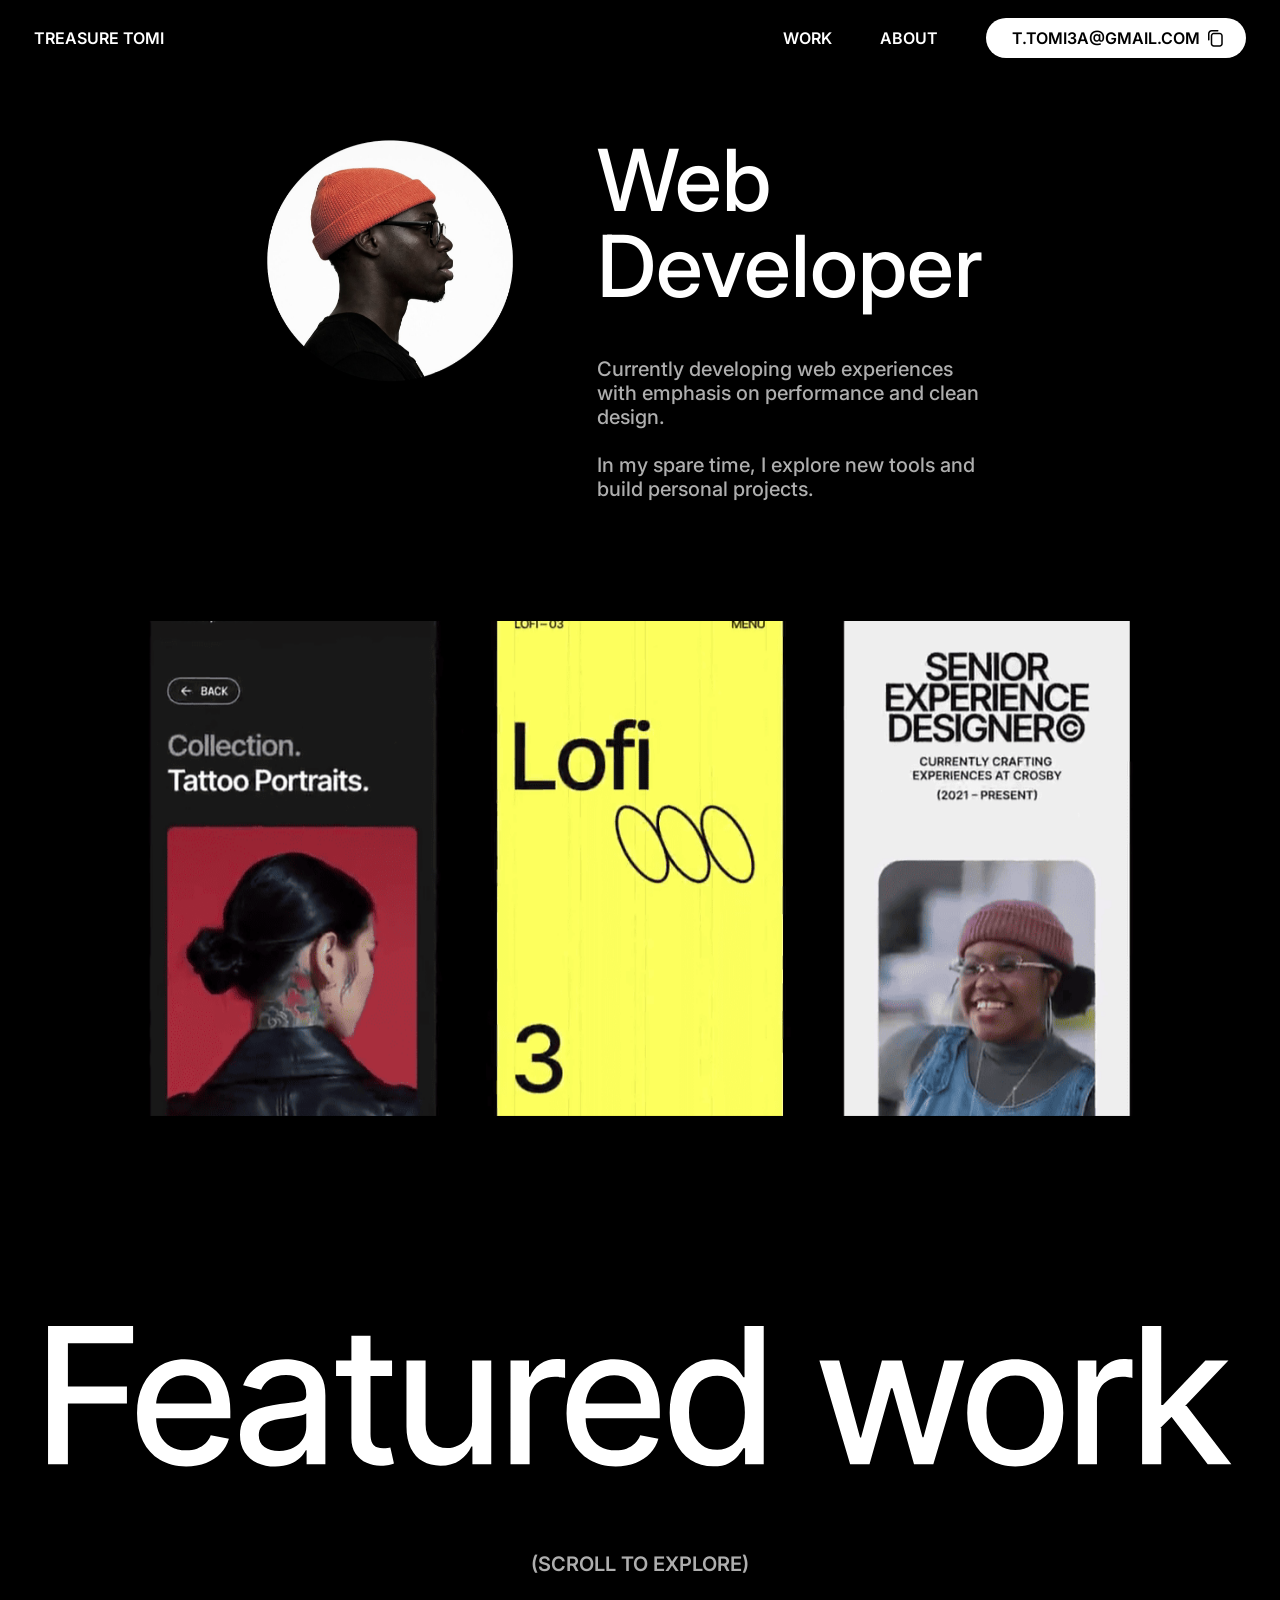
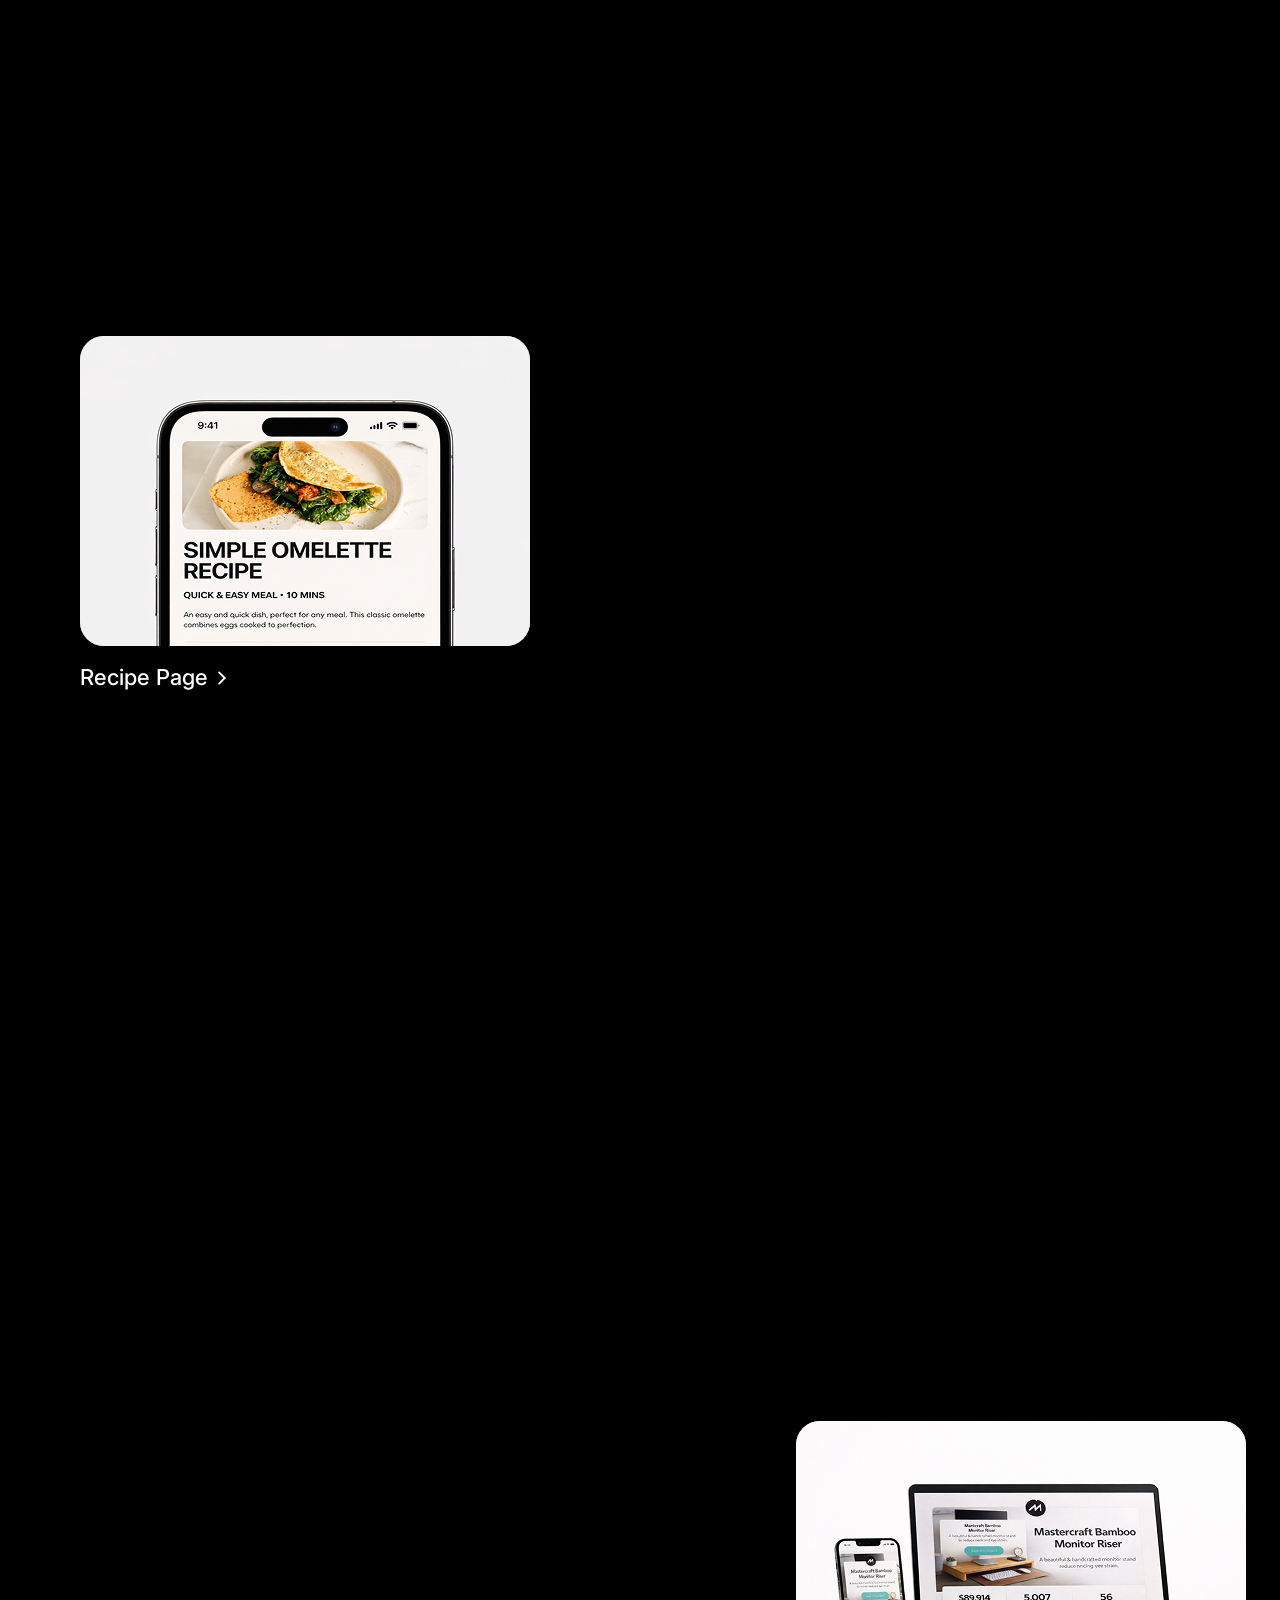
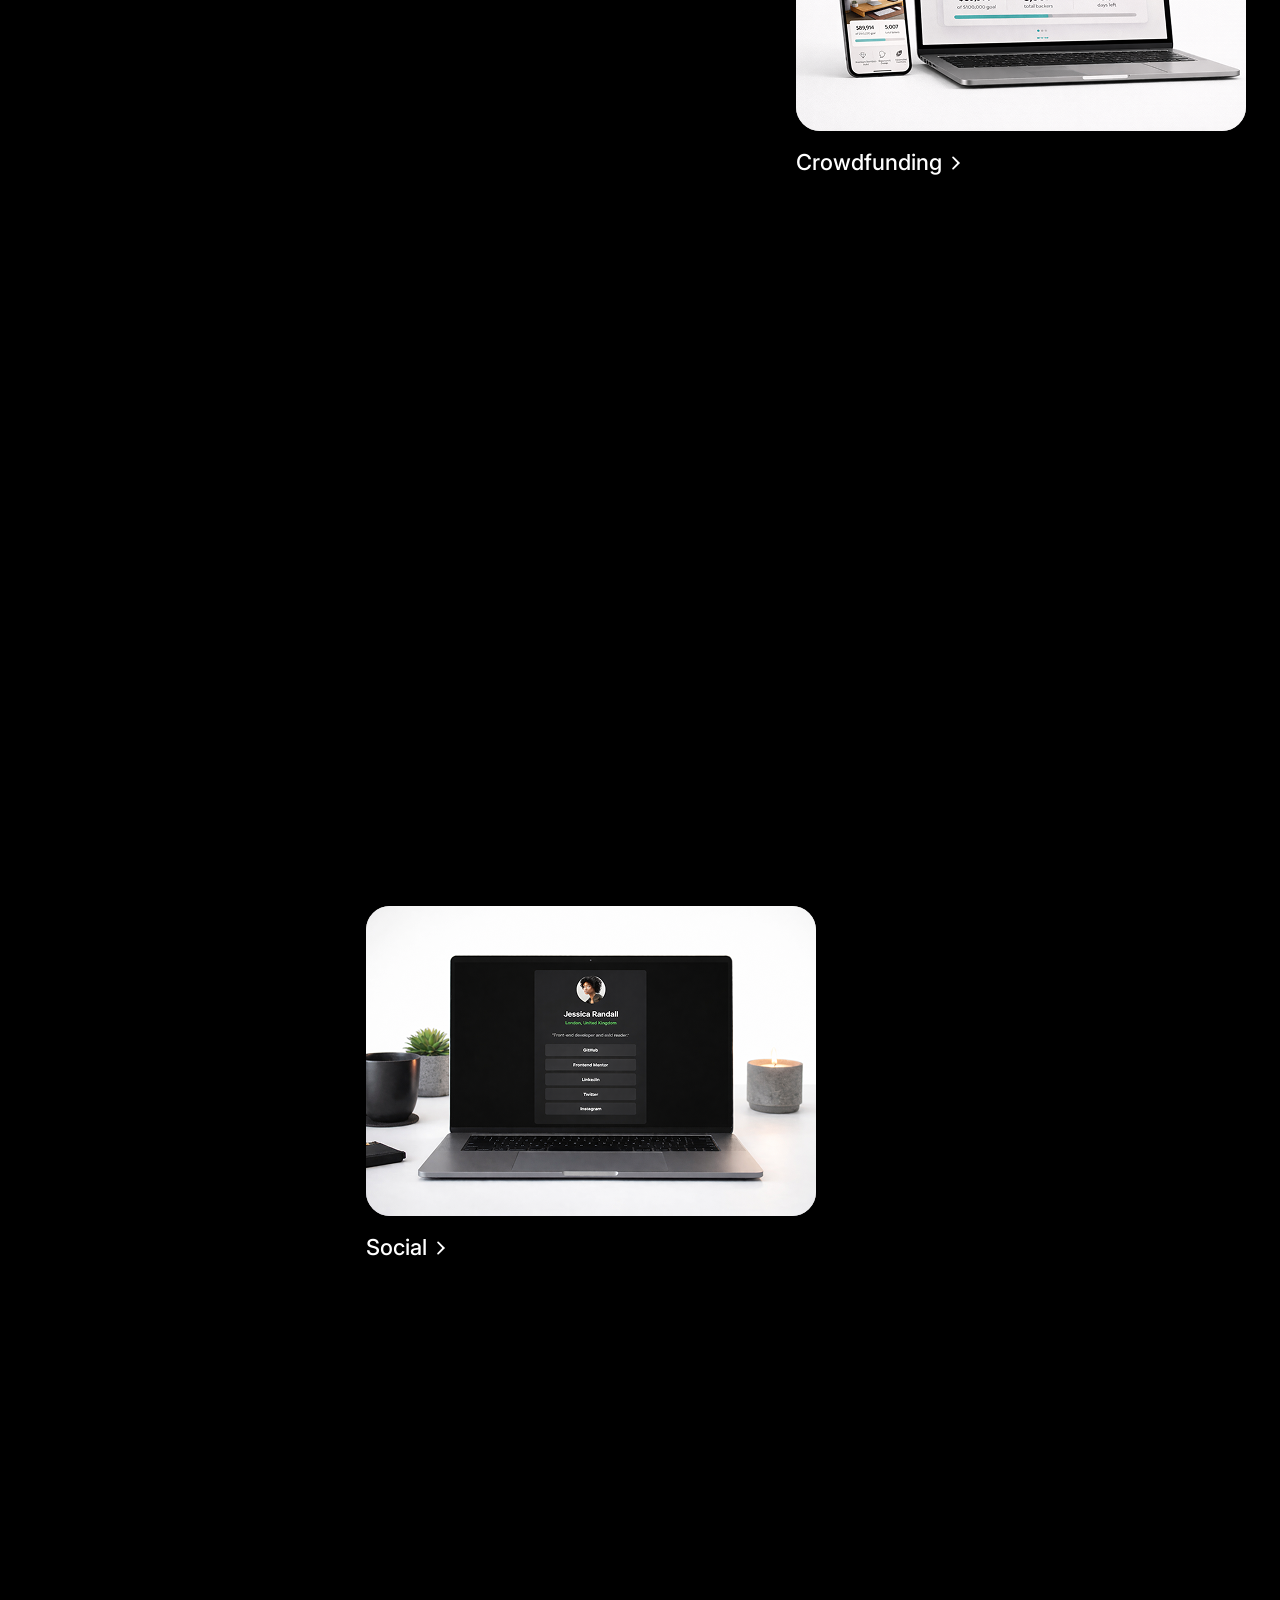
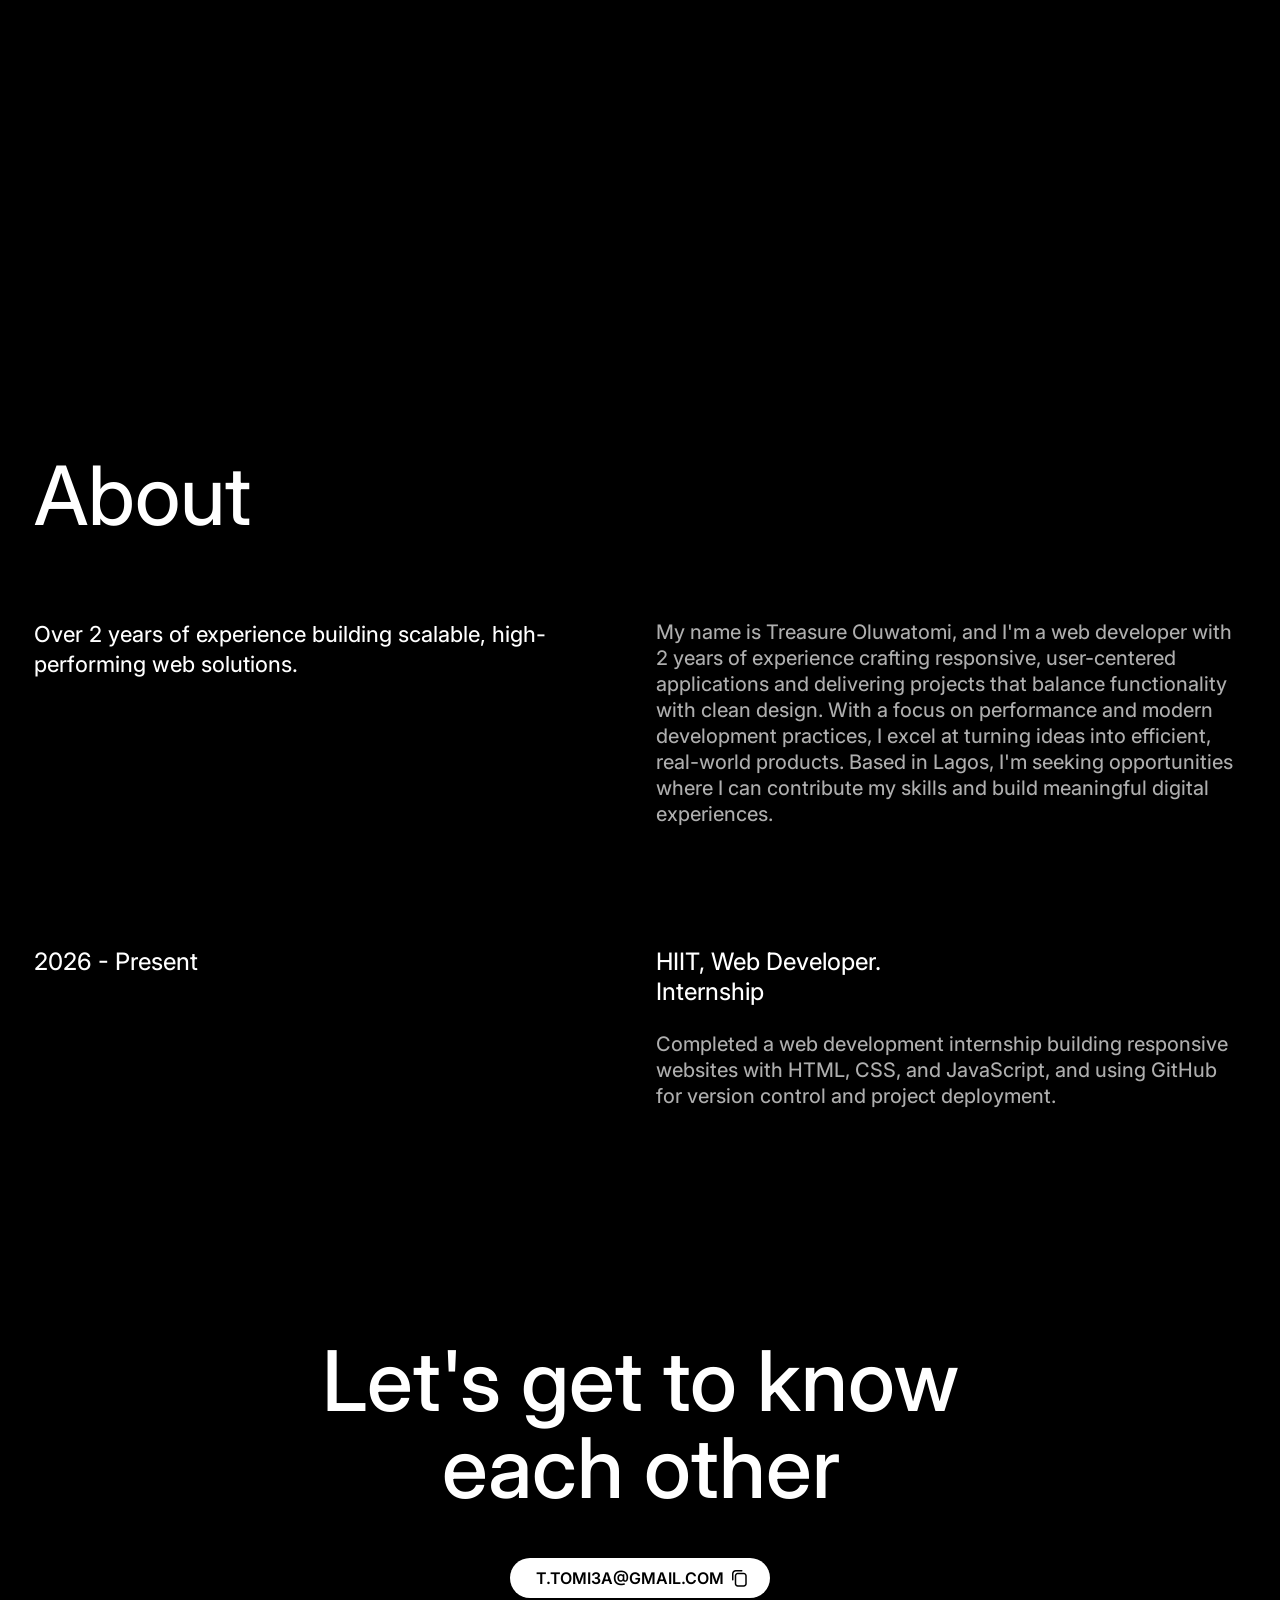
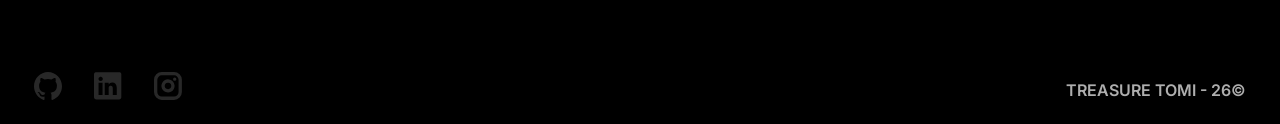
==== index.html @ b686edc6 "update" ====
<!DOCTYPE html>
<html lang="en">

<head>
    <meta charset="UTF-8">
    <meta name="viewport" content="width=device-width, initial-scale=1.0">
    <title>Treasure Tomi | Web Developer</title>
    <link rel="stylesheet" href="styles.css">
    <link rel="preconnect" href="https://fonts.googleapis.com">
    <link rel="preconnect" href="https://fonts.gstatic.com" crossorigin>
    <link
        href="https://fonts.googleapis.com/css2?family=Inter:ital,opsz,wght@0,14..32,100..900;1,14..32,100..900&display=swap"
        rel="stylesheet">
    <link rel="icon" type="image/png" href="./assests/profile.png">

</head>

<body>
    <!-- Header -->
    <header class="header">
        <div class="header-content">
            <a class="logo-link" href="#welcome">
                <div class="logo reveal normal">TREASURE TOMI</div>
            </a>
            <div class="left-header">
                <nav class="nav">
                    <a href="#work" class="nav-link reveal normal">Work</a>
                    <a href="#about" class="nav-link reveal normal">About</a>
                    <a href="#contact" class="nav-link-contact">Contact</a>

                </nav>

            </div>
        </div>
        <div class="reveal normal">
            <button class="email-btn">
                <span class="email-text">t.tomi3a@gmail.com</span>
                <img src="./assests/svg1879207601_503.svg" alt="">
            </button>
        </div>
    </header>

    <!-- Welcome Section -->
    <section class="welcome-section" id="welcome">
        <div class="welcome-content">
            <div class="welcome-image reveal normal">
                <img src="./assests/profile.png" alt="Profile">
            </div>
            <div class="welcome-text">
                <h1 class="welcome-title reveal">Web Developer</h1>
                <p class="welcome-description reveal">
                    Currently developing web experiences with emphasis on performance and clean design.<br>
                    <br>
                    In my spare time, I explore new tools and build personal projects.
                </p>
                <button class="email-btn-hero reveal">
                    <span class="email-text">t.tomi3a@gmail.com</span>
                    <img src="./assests/svg1879207601_503.svg" alt="">
                </button>
            </div>



        </div>


    </section>
    <div class="mouse reveal normal">
        <a href="#work">
            <div class="mouse-icon">
                <span class="mouse-wheel"></span>
            </div>
        </a>
    </div>

    <!--Video Section-->
    <section class="video-section">
        <div class="video-container">
            <img src="./assests/thumb.png" alt="Video placeholder" class="video-placeholder">
            <video muted loop class="background-video" playsinline preload="none" poster="./assests/thumb.png">
                <source data-src="./assests/compressed vid.mp4" type="video/mp4">
            </video>
        </div>
    </section>



    <!-- My Work Section -->
    <section class="work-section" id="work">
        <div class="work-header">
            <img class="fwork reveal normal" src="./assests/Featured work (9).svg" alt="">
            <img class="fwork2" src="./assests/Featured work (10).svg" alt="">
            <p class="scroll-hint reveal normal">(SCROLL TO EXPLORE)</p>
        </div>

        <div class="work-grid">
            <div class="work-item" onclick="window.open('https://adebisitreasure.github.io/recipe_page/', '_blank')">
                <div class="work-image"><img src="./assests/Omellete (2).png" alt=""></div>
                <div class="work-info">
                    <h3>Recipe Page</h3>
                    <img src="assests/Nav left.svg" alt="">
                </div>
            </div>

            <div class="work-item work-item-2"
                onclick="window.open('https://adebisitreasure.github.io/crowd_funding/', '_blank')">
                <div class="work-image"><img src="./assests/crowdfunding.png" alt=""></div>
                <div class="work-info">
                    <h3>Crowdfunding</h3>
                    <img src="assests/Nav left.svg" alt="">
                </div>
            </div>

            <div class="work-item work-item-3"
                onclick="window.open('https://adebisitreasure.github.io/social_profile/', '_blank')">
                <div class="work-image"><img src="./assests/Social 1.png" alt=""></div>
                <div class="work-info">
                    <h3>Social</h3>
                    <img src="assests/Nav left.svg" alt="">

                </div>
            </div>
        </div>
    </section>

    <!-- About Section -->
    <section class="about-section" id="about">
        <div class="about-container">
            <h2 class="about-title reveal">About</h2>
            <div class="about-content">
                <div class="about-left">
                    <h3 class="reveal">Over 2 years of experience building scalable, high-performing web solutions.</h3>
                    <p class="experience-title reveal">2026 - Present</p>
                </div>
                <div class="about-right">
                    <p class="about-text reveal">
                        My name is Treasure Oluwatomi, and I'm a web developer with 2 years of experience crafting
                        responsive,
                        user-centered applications and delivering projects that balance functionality with clean design.
                        With a focus on performance and modern development practices, I excel at turning ideas into
                        efficient, real-world products. Based in Lagos, I'm seeking opportunities where I can contribute
                        my skills and build meaningful digital experiences.
                    </p>
                    <p class="experience-title-moblie reveal">2026 - Present</p>
                    <p class="experience-role reveal">HIIT, Web Developer.<br>Internship</p>
                    <p class="about-description reveal">
                        Completed a web development internship building responsive websites with HTML, CSS, and
                        JavaScript, and using GitHub for version control and project deployment.
                    </p>
                </div>
            </div>
        </div>
    </section>

    <!-- Footer -->
    <footer class="footer">
        <div class="footer-info">
            <h2 class=" footer-title reveal">Let's get to know<br>each other</h2>

            <div class="footer-email reveal">
                <button class="email-btn-footer">
                    <span class="email-text">t.tomi3a@gmail.com</span>
                    <img src="./assests/svg1879207601_503.svg" alt="">
                </button>
            </div>
        </div>

        <div class="social-links reveal" id="contact">
            <a href="https://github.com/adebisitreasure" target="_blank" class="social-link instagram"
                aria-label="Instagram">
                <img src="./assests/github-2.svg" alt="github">
            </a>
            <a href="https://www.linkedin.com/in/treasure-adebisi-5b207a371" target="_blank"
                class="social-link whatsapp" aria-label="LinkedIn">
                <img src="./assests/linkedin-svgrepo-com (1) 2 (2).svg" alt="LinkedIn">
            </a>
            <a href="https://www.instagram.com/treasure.adebisi.o/" target="_blank" class="social-link linkedin"
                aria-label="Instagram">
                <img src="./assests/Icon.svg" alt="instagram">
            </a>
        </div>
        <p class="footer-credit reveal">TREASURE TOMI - 26©</p>
    </footer>
    <script src="script.js"></script>
</body>

</html>
---- styles.css ----
* {
    margin: 0;
    padding: 0;
    box-sizing: border-box;
}

html {
    scroll-behavior: smooth;
}

body {
    font-family: 'Inter';
    background-color: #000000;
    color: white;
    overflow-x: hidden;
}

/* Header */
.header {
    position: fixed;
    top: 0;
    left: 0;
    right: 0;
    bottom: 0;
    height: 76px;
    background: rgba(5, 5, 5, 0.02);
    backdrop-filter: blur(20px);
    z-index: 10000;
    display: flex;
    align-items: center;
    border: none;
    width: 100%;

    justify-content: space-between;
}

.header-content {
    width: 1000px;
    display: flex;
    justify-content: space-between;
    align-items: center;
    padding: 0 48px 0 34px;
}

.left-header {
    gap: 0px;
    display: flex;
    align-items: center;
}

.logo {
    color: #ffffff;
    font-family: 'Inter';
    font-size: 16px;
    font-style: normal;
    font-weight: 600;
    line-height: normal;
    text-transform: uppercase;
    cursor: pointer;
    text-decoration: none;
}

.logo-link {
    text-decoration: none;
    transition: opacity 0.3s ease;
}

.logo-link:active {
    opacity: 0.7;
}

.nav {
    display: flex;
    align-items: center;
    gap: 48px;
}

.nav-link {
    text-decoration: none;
    transition: opacity 0.3s ease;
    color: #ffffff;
    text-align: center;
    font-family: 'Inter';
    font-size: 16px;
    font-style: normal;
    font-weight: 600;
    line-height: normal;
    text-transform: uppercase;
}

.nav-link-contact {
    display: none;
    text-decoration: none;
    transition: opacity 0.3s ease;
    color: #ffffff;
    text-align: center;
    font-family: 'Inter';
    font-size: 16px;
    font-style: normal;
    font-weight: 600;
    line-height: normal;
    text-transform: uppercase;
}

.nav-link-contact:active {
    opacity: 0.7;
}

.nav-link.reveal.normal:active {
    opacity: 0.7;
}


.email-btn {
    background: white;
    color: black;
    border: none;
    padding: 10px 21px 10px 0px;
    border-radius: 120px;
    font-size: 16px;
    font-weight: 600;
    font-family: 'Inter';
    text-transform: uppercase;
    display: flex;
    align-items: center;
    justify-content: center;
    gap: 8px;
    cursor: pointer;
    transition: opacity 0.3s ease;
    width: 260px;
    position: relative;
    margin-right: 34px;
}

.email-btn:active {
    opacity: 0.7;
}



.email-btn-hero {
    background: rgb(255, 255, 255);
    color: black;
    border: none;
    padding: 10px 21px 10px 0px;
    border-radius: 120px;
    font-size: 16px;
    font-weight: 600;
    font-family: 'Inter';
    text-transform: uppercase;
    display: flex;
    align-items: center;
    justify-content: center;
    gap: 8px;
    cursor: pointer;
    transition: opacity 0.3s ease;
    width: 260px;
    margin-top: -12px;
    display: none;
    position: relative;
}

.email-btn-hero:active {
    opacity: 0.7;
}



.email-btn-footer {
    background: rgb(255, 255, 255);
    color: black;
    border: none;
    padding: 10px 21px 10px 0px;
    border-radius: 120px;
    font-size: 16px;
    font-weight: 600;
    font-family: 'Inter';
    text-transform: uppercase;
    display: flex;
    align-items: center;
    justify-content: center;
    gap: 8px;
    cursor: pointer;
    transition: opacity 0.3s ease;
    width: 260px;
    position: relative;
}

.email-btn-footer:active {
    opacity: 0.7;
}

.email-btn svg {
    width: 14px;
    height: 17px;
}

.email-btn img {
    position: absolute;
    right: 21px;
    top: 50%;
    transform: translateY(-50%);
    width: 20px;
    height: 20px;
    pointer-events: none;
}

.email-btn-hero img {
    position: absolute;
    right: 21px;
    top: 50%;
    transform: translateY(-50%);
    width: 20px;
    height: 20px;
    pointer-events: none;
}

.email-btn-footer img {
    position: absolute;
    right: 21px;
    top: 50%;
    transform: translateY(-50%);
    width: 20px;
    height: 20px;
    pointer-events: none;
}

.email-text {
    display: inline-block;
    transition: opacity 0.2s ease, transform 0.2s ease;
}

.email-text.fade-out {
    opacity: 0;
    transform: translateY(-4px);
}

/* Welcome Section */
.welcome-section {
    margin-top: 0px;
    padding: 0px;
    /*min-height: 100px;*/
    display: flex;
    align-items: center;
    position: relative;
}

.welcome-content {
    display: flex;
    grid-template-columns: 1fr 1fr;
    gap: 70px;
    align-items: center;
    /*max-width: 737px;*/
    margin: 0 auto;
    padding: 0px 0px 0px 0px;
    margin-top: 4px;
    margin-bottom: 120px;
}

.welcome-text {
    display: flex;
    flex-direction: column;
    gap: 48px;
    margin-top: 133px;
}

.welcome-title {
    color: #ffffff;
    font-family: 'Inter';
    font-size: 85.6px;
    font-style: normal;
    font-weight: 500;
    line-height: 86px;
    width: 430px;
}

.welcome-title span {
    display: block;
}

.welcome-description {
    color: #AEAEAE;
    font-family: 'Inter';
    font-size: 20px;
    font-style: normal;
    font-weight: 500;
    line-height: 24px;
    width: 393px;
}

.welcome-image img {
    width: 274px;
    height: 274px;
    aspect-ratio: 1/1;
    margin-top: 28px;
    /*margin-left: 30px;*/
    margin-bottom: 0px;
    margin-right: 0px;
}

/* Video Section */
.video-section {
    position: relative;
    width: 100%;
    overflow: hidden;
    margin: 0px auto 0px;
    padding: 0px 16px 0px 16px;
}

.video-container {
    position: relative;
    width: 100%;
    height: 495px;
    overflow: hidden;
    border-radius: 24px;
}

.video-container video,
.video-placeholder {
    width: 100%;
    height: 100%;
    object-fit: cover;
    display: block;
}

.video-placeholder {
    position: absolute;
    inset: 0;
    z-index: 2;
    transition: opacity 0.4s ease;
}

.video-placeholder.fade-out {
    opacity: 0;
}

.background-video {
    width: 100%;
    height: 100%;
    object-fit: cover;
    opacity: 0;
    transition: opacity 0.4s ease;
}

.background-video.loaded {
    opacity: 1;
}

/* Work Section */
.work-section {
    padding: 0;
    position: relative;
}

.work-header {
    text-align: center;
    padding: 210px 48px 0px 48px;
    position: sticky;
    top: 0;
}

.work-header img {
    width: 100%;
}

.fwork2 {
    display: none;
}

.scroll-hint {
    margin-top: 81px;
    color: #AEAEAE;
    font-family: 'Inter';
    font-size: 20px;
    font-style: normal;
    font-weight: 600;
    line-height: normal;
}

.work-grid {
    display: flex;
    flex-direction: column;
    gap: 0px;
    padding: 0 0px;
    margin: 0 auto;
}

.work-info {
    display: flex;
    align-items: center;
    gap: 2px;
    cursor: pointer;
}

.work-info img {
    margin-top: 2px;
    width: 24px;
    height: 24px;
}

.work-info h3 {
    color: #ffffff;
    font-family: 'Inter';
    font-size: 22px;
    font-style: normal;
    font-weight: 500;
    line-height: normal;
    letter-spacing: 0px;
}

.work-item {
    display: flex;
    flex-direction: column;
    gap: 18px;
    width: 450px;
    height: 365px;
    margin-top: 360px;
    opacity: 1;
    z-index: 1000;
    margin-bottom: 360px;
    margin-left: 80px;
}

.work-item.work-item-2 {
    margin-left: auto;
    margin-right: 34px;
    margin-bottom: 360px;
    gap: 18px;
}

.work-item.work-item-3 {
    gap: 18px;
    margin: 360px auto 593px auto;
    padding-right: 548px;

}

.work-image {
    width: 450px;
    height: 310px;
    background: #d9d9d9;
    border-radius: 24px;
    cursor: pointer;
}

.work-image img {
    width: 100%;
    height: 100%;
    object-fit: cover;
    border-radius: 24px;
}


/* About Section */
.about-section {
    padding: 189px 34px 0px;
    background: #000;
}

.about-container {
    margin: 0 auto;
}

.about-title {
    color: #ffffff;
    font-family: Inter;
    font-size: 81.8px;
    font-style: normal;
    font-weight: 450;
    line-height: 86px;
    /*letter-spacing: -3.81px;*/
    margin-bottom: 80px;
}

.about-content {
    display: grid;
    grid-template-columns: 1fr 1fr;
    grid-template-rows: auto auto auto;
    gap: 0 32px;
}

.about-left {
    display: contents;
}

.about-left h3 {
    grid-row: 1;
    grid-column: 1;
    margin: 0 0 0px 0;
    color: #ffffff;
    font-family: 'Inter';
    font-size: 22px;
    font-style: normal;
    font-weight: 450;
    line-height: 30px;
    letter-spacing: 0px;
}

.experience-title {
    grid-row: 2;
    grid-column: 1;
    margin: 0;
    color: #ffffff;
    font-family: 'Inter';
    font-size: 24px;
    font-style: normal;
    font-weight: 450;
    line-height: 30px;
    letter-spacing: 0px;
}

.experience-title-moblie {
    color: #ffffff;
    font-family: 'Inter';
    font-size: 24px;
    font-style: normal;
    font-weight: 450;
    line-height: 30px;
    letter-spacing: 0px;
    display: none;
}

.about-right {
    display: contents;
}

.about-text {
    grid-row: 1;
    grid-column: 2;
    margin: 0px 0 120px 0;
    color: #AEAEAE;
    font-family: 'Inter';
    font-size: 20px;
    font-style: normal;
    font-weight: 450;
    line-height: 26px;
    flex-direction: column;
    justify-content: center;
    display: flex;
}

.experience-role {
    grid-row: 2;
    grid-column: 2;
    margin: 0 0 24px 0;
    color: #ffffff;
    font-family: 'Inter';
    font-size: 24px;
    font-style: normal;
    font-weight: 450;
    line-height: 30px;
    letter-spacing: 0px;
}

.about-description {
    grid-row: 3;
    grid-column: 2;
    margin: 0;
    color: #AEAEAE;
    font-family: 'Inter';
    font-size: 20px;
    font-style: normal;
    font-weight: 450;
    line-height: 26px;
}

/* Footer */
.footer {
    padding: 227.75px 34px 126px;
    text-align: center;
    position: relative;
    display: flex;
    flex-direction: column;
    align-items: center;
    justify-content: center;
}

.footer-title {
    margin-bottom: 47px;
    color: #ffffff;
    text-align: center;
    font-family: 'Inter';
    font-size: 83.7px;
    font-style: normal;
    font-weight: 500;
    line-height: 87px;
    letter-spacing: 0px;
}

.footer-email {

    margin: 0 auto;
}

.footer-info {
    align-items: center;
    flex-direction: column;
    display: flex;
}

.social-links {
    display: flex;
    gap: 32px;
    margin: 0;
    position: absolute;
    bottom: 24px;
    left: 34px;
}

.social-link {
    display: inline-flex;
    align-items: center;
    justify-content: center;
    width: 28px;
    height: 28px;
    background: transparent;
    border-radius: 50%;
    text-decoration: none;
    transition: filter 0.4s ease;
}



.social-link:active {
    filter: brightness(0) invert(1);
    opacity: 0.5;
}

.social-link img {
    width: 28px;
    height: 28px;
    object-fit: contain;
}

.footer-credit {
    margin: 0;
    position: absolute;
    bottom: 24px;
    right: 34px;
    color: #AEAEAE;
    font-family: Inter;
    font-size: 16px;
    font-style: normal;
    font-weight: 600;
    line-height: normal;
    text-decoration: none;
}

/*Mouse Indicator*/
.mouse {
    margin: 46px auto 46px;
    width: 25px;
    padding-right: 100px;
    transition: opacity 0.3s ease;
    display: none;
}

.mouse.reveal.normal:hover {
    opacity: 0.7;
}

.mouse.reveal.normal:active {
    filter: brightness(2);
}

.mouse-icon {
    width: 25px;
    height: 35px;
    border: 1.87px solid white;
    border-radius: 50px;
    cursor: pointer;
    position: relative;
    text-align: center;
}

.mouse-wheel {
    height: 6px;
    margin: 2px auto 0;
    display: block;
    width: 3px;
    background-color: white;
    border-radius: 5px;
    -webkit-animation: 1.6s ease infinite wheel-up-down;
    -moz-animation: 1.6s ease infinite wheel-up-down;
    animation: 1.6s ease infinite wheel-up-down;
}

@-webkit-keyframes wheel-up-down {
    0% {
        margin-top: 2px;
        opacity: 0;
    }

    30% {
        opacity: 1;
    }

    100% {
        margin-top: 10px;
        opacity: 0;
    }
}

@-moz-keyframes wheel-up-down {
    0% {
        margin-top: 2px;
        opacity: 0;
    }

    30% {
        opacity: 1;
    }

    100% {
        margin-top: 10px;
        opacity: 0;
    }
}

@keyframes wheel-up-down {
    0% {
        margin-top: 2px;
        opacity: 0;
    }

    30% {
        opacity: 1;
    }

    100% {
        margin-top: 10px;
        opacity: 0;
    }
}

.reveal {
    opacity: 0;
    transform: translateY(20px);
    transition:
        opacity 1s cubic-bezier(0.16, 1, 0.3, 1),
        transform 1s cubic-bezier(0.16, 1, 0.3, 1);
    will-change: transform, opacity;
}

/* Slight variation for "normal" elements */
.reveal.normal {
    opacity: 0;
    transform: translateY(0px);
    transition:
        opacity 1s cubic-bezier(0.16, 1, 0.3, 1);
    will-change: opacity;
}

/* Final visible state */
.reveal.show,
.reveal.normal.show {
    opacity: 1;
    transform: translateY(0);
}

/* 👇 Add stagger */
















@media (max-width: 1080px) {
    * {
        -webkit-tap-highlight-color: transparent;
        -webkit-user-select: none;
        user-select: none;
    }

    .mouse {
        display: none;
    }

    .welcome-content {
        margin-bottom: 92px;
    }

    .work-header {
        padding-top: 280px;
    }
}

@media (max-width: 800px) {

    .email-btn-hero {
        display: flex;
    }

    .email-btn {
        display: none;
    }

    .header {
        height: 76px;
    }

    .welcome-title {
        font-size: 63px;
        line-height: 63px;

    }

    .about-title {
        font-size: 63px;
        line-height: 63px;
        margin-bottom: 47px;
    }

    .welcome-content {
        display: grid;
        grid-template-columns: 1fr;
        margin-left: 16px;
        margin-top: 264px;
        margin-right: 0px;
        gap: 24px;
    }

    .welcome-text {
        margin-top: 0px;
        gap: 32px;
    }

    .welcome-description {
        width: 660px;

    }

    .email-btn-hero {
        margin-top: 0px;
    }

    .welcome-image img {
        width: 263px;
        height: 263px;
        margin-top: -178px;
        margin-left: -10px;
    }

    .nav-link-contact {
        display: none;
    }

    .nav {
        gap: 26px;
    }

    .header-content {
        padding: 0 16px;
    }

    .work-header {
        padding-left: 16px;
        padding-right: 16px;
        padding-top: 340px;
    }

    .work-item {
        width: 100%;
        margin-left: 0;
    }

    .work-image {
        width: 100%;
    }

    .work-item.work-item-3 {
        padding-right: 0px;
    }

    .work-grid {
        padding: 0 16px;
    }

    .scroll-hint {
        font-size: 15.5px;
        margin-top: 40.63px;
    }

    .about-section {
        padding-left: 16px;
        padding-right: 16px;
        padding-top: 100px;
        margin-top: 240px;
    }

    .footer {
        padding-left: 16px;
        padding-right: 16px;
        padding-bottom: 0px;
        padding-top: 140.9px;
    }

    .footer-credit {

        text-decoration: none;
        position: relative;
        left: 0;
        right: 0;
        margin-left: auto;
        margin-right: auto;
        margin-top: 50px;
        font-size: 16px;
    }

    .social-links {
        gap: 45px;
        position: relative;
        margin-top: 87px;
        left: 0;
        right: 0;
        margin-left: auto;
        margin-right: auto;
    }


    .about-content {
        display: flex;
        flex-direction: column;
    }

    .experience-title {
        display: none;
    }

    .experience-title-moblie {
        display: block;
        margin-bottom: 32px;
        font-size: 22.3px;
    }

    .experience-role {
        font-size: 22.3px;
        margin-bottom: 16px;
    }

    .about-text {
        margin-bottom: 80px;
        margin-top: 32px;
    }

    .about-left h3 {
        font-size: 22.3px;

    }



    .footer-title {
        font-size: 63px;
        line-height: 63px;
        width: 300px;

    }

    .video-container {
        height: 350px;
    }

    .nav-link {
        font-size: 16px;
    }

    .logo {
        font-size: 16px;
    }

    .scroll-hint {
        font-size: 16px;
    }

    .logo {
        font-size: 0;
        line-height: 0;
    }

    .logo::after {
        content: "TREASURE";
        display: inline-block;
        font-family: 'Inter';
        font-size: 16px;
        font-weight: 600;
        /*letter-spacing: 0.5px;*/
        text-transform: uppercase;
        line-height: normal;
    }
}

@media (max-width: 698px) {

    .welcome-description {
        width: 100%;
        word-break: break-all;
        padding-right: 20px;
    }
}

@media (max-width: 480px) {
    .scroll-hint {
        font-size: 0;
        line-height: 0;
    }

    .scroll-hint::after {
        content: "(SELECTED WORK)";
        display: inline-block;
        font-family: 'Inter';
        font-size: 16px;
        font-weight: 600;
        /*letter-spacing: 0.5px;*/
        text-transform: uppercase;
        line-height: normal;
    }


    .work-header img {
        display: none;
    }

    .work-header {
        padding-top: 320px;
    }

    .footer-title {
        display: none;
    }

    .work-item:nth-child(1) {
        margin-top: 240px;
    }

    .about-title {
        display: none;
    }

    .about-left h3 {
        padding-right: 0px;
    }

    .email-btn-footer {
        display: none;
    }

    .welcome-title {
        width: 321px;
    }
 .social-links {
        gap: 32px;
        position: relative;
        margin-top: 0px;
        left: 0;
        right: 0;
        margin-left: auto;
        margin-right: auto;
    }
.social-link {
    display: inline-flex;
    align-items: center;
    justify-content: center;
    width: 28px;
    height: 28px;
    background: transparent;
    border-radius: 50%;
    text-decoration: none;
    transition: filter 0.4s ease;
    /*filter: brightness(0) invert(1);*/
}



.social-link:active {
    filter: brightness(0) invert(1);
    opacity: 0.5;
}

.social-link img {
    width: 28px;
    height: 28px;
    object-fit: contain;
}
.footer-credit{
    font-size: 14px;
}
/*.footer-credit {
        font-size: 0;
        line-height: 0;
    }

    .footer-credit::after {
        content: "©2026 All rights reserved";
        display: inline-block;
        font-family: 'Inter';
        font-size: 14px;
        font-weight: 300;
        line-height: normal;
    }*/
.footer{
    border-top: 0.1px solid rgb(74, 74, 74);
    padding-top: 60px;
    margin: 0 46px 0 48px;
}
.about-section{
    margin-bottom: 150px;
}
}

@media (max-width: 351px) {
    .welcome-title {
        font-size: 53px;
        line-height: 53px;
    }

    .about-title {
        font-size: 53px;
        line-height: 53px;
        margin-bottom: 50px;
    }

    .welcome-image img {
        width: 200px;
        height: 200px;
    }

    .footer-title {
        font-size: 53px;
        line-height: 53px;
        width: 255px;
    }
}

@media (hover: hover) and (pointer: fine) {
    .social-link:hover {
        filter: brightness(0) invert(1);
        transition: filter 0.8s ease;
    }

    .nav-link.reveal.normal:hover {
        opacity: 0.7;
    }

    .nav-link-contact:hover {
        opacity: 0.7;
    }

    .email-btn:hover {
        opacity: 0.7;
    }

    .email-btn-hero:hover {
        opacity: 0.7;
    }

    .email-btn-footer:hover {
        opacity: 0.7;
    }

    .logo-link:hover {
        opacity: 0.7;
    }
}

@media (min-width: 1300px) {
    .welcome-image img {
        /*You can increase if using longer roles(HERO TITLE)*/
        width: 340px;
        height: 340px;
        margin-top: 54px;

    }

    .welcome-content {
        margin: 0 0px 0 34px;
        max-width: 1430px;
        display: flex;
        gap: 254px;
        margin-top: 30px;
        margin-bottom: 92px;
    }

    .welcome-title {
        font-size: 122.3px;
        line-height: 109.8px;
        flex-shrink: 0;
        width: 557px;
    }

    .about-title {
        font-size: 116px;
        margin-bottom: 120px;
    }

    .about-section {
        padding-right: 40px;
    }

    .about-left h3 {
        font-size: 26px;
        line-height: 38px;
        padding-right: 120px;
    }

    .about-content {
        gap: 0px;
    }

    .about-text {
        margin-left: -75px;
        font-size: 20.8px;
        line-height: 28px;
    }

    .about-description {
        margin-left: -75px;
        font-size: 20.8px;
        line-height: 28px;
    }

    .experience-role {
        margin-left: -75px;
    }

    .footer-title {
        font-size: 109.8px;
        line-height: 109.8px;
    }

    .welcome-description {
        width: 500px;
    }

    .left-header {
        gap: 0px;
    }

    .header-content {
        /*justify-content: flex-start;*/
        width: 838px;
    }

    .mouse {
        display: none;
    }

    .work-header {
        max-width: 1300px;
        align-items: center;
        margin: 0 auto;
        width: 100%;
        padding-top: 300px;
    }

    .fwork {
        display: none;
    }

    .fwork2 {
        display: block;
        align-self: center;
        margin: 0 auto;
    }

    .work-header img {
        width: 800px;
        align-self: center;
    }

    .work-item {
        width: 550px;
        height: 505px;
        margin-left: 82px;
    }

    .work-image {
        width: 550px;
        height: 450px;

    }

    .work-item.work-item-2 {
        margin-right: 98px;
    }

    .work-item.work-item-3 {
        margin: 360px auto 593px 234px;

    }


}


@media(min-width: 1430px) {
    .header {
        max-width: 1430px;
        margin: 0 auto;
    }

    .welcome-section {
        max-width: 1430px;
        margin: 0 auto;
    }

    .work-grid {
        max-width: 1430px;
        margin: 0 auto;
    }

    .about-section {
        max-width: 1430px;
        margin: 0 auto;
    }

    .footer {
        max-width: 1430px;
        margin: 0 auto;

    }

    .work-header {
        max-width: 1330px;
        align-items: center;
        margin: 0 auto;
        width: 100%;
        padding-top: 300px;

    }

    .fwork {
        display: block;
        align-self: center;
        margin: 0 auto;
    }

    .fwork2 {
        display: none;
    }

    .work-header img {
        width: 100%;
    }
}







/*Project Page*/
.hero-section {
    margin-top: 91px;
    padding-top: 40px;
    padding-bottom: 80px;
    align-items: center;
}

.hero-cont {
    max-width: 700px;
    margin: 0 auto;
}

.project-title {
    color: #FFF;
    font-family: Inter;
    font-size: 45.2px;
    font-style: normal;
    font-weight: 450;
    line-height: 57px;
    /* 129.841% */
    letter-spacing: -0.96px;
}

.project-description {
    color: #FFF;
    font-family: Inter;
    font-size: 24px;
    font-style: normal;
    font-weight: 400;
    line-height: 28px;
    /* 125.561% */
    letter-spacing: -0.48px;
    margin-top: 32px;
}

.Secondary-details {
    display: flex;
    height: 47px;
    align-items: center;
    gap: 48px;
    margin-top: 32px;
}

.role-details {
    display: flex;
    flex-direction: column;
    justify-content: center;
    align-items: flex-start;
    gap: 4px;
}

.role-details h4 {
    color: #AEAEAE;
    font-family: Inter;
    font-size: 16px;
    font-style: normal;
    font-weight: 600;
    line-height: 19px;
    /* 118.75% */
    text-transform: uppercase;
}

.role-details p {
    color: #FFF;
    font-family: Inter;
    font-size: 20px;
    font-style: normal;
    font-weight: 400;
    line-height: 24px;
    /* 120% */
}

.timeline-details {
    display: flex;
    flex-direction: column;
    justify-content: center;
    align-items: flex-start;
    gap: 4px;
}

.timeline-details h4 {
    color: #AEAEAE;
    font-family: Inter;
    font-size: 16px;
    font-style: normal;
    font-weight: 600;
    line-height: 19px;
    /* 118.75% */
    text-transform: uppercase;
}

.timeline-details p {
    color: #FFF;
    font-family: Inter;
    font-size: 20px;
    font-style: normal;
    font-weight: 400;
    line-height: 24px;
    /* 120% */
}

/*s.hero-image {

}*/

.hero-image img {
    width: 100%;
}

.project-details {
    margin-top: 38px;
    padding-top: 67px;
}

.project-details-content {
    display: flex;
    width: 700px;
    flex-direction: column;
    justify-content: center;
    align-items: flex-start;
    margin: 0 auto;
}

.project-details-title {
    color: #FFF;
    font-family: Inter;
    font-size: 22.3px;
    font-style: normal;
    font-weight: 400;
    line-height: 28px;
    /* 125.561% */
    letter-spacing: -0.48px;
}

.project-details-description {
    color: #AEAEAE;
    font-family: Inter;
    font-size: 20px;
    font-style: normal;
    font-weight: 400;
    line-height: 26px;
    /* 130% */
    margin-top: 32px;
}

.project-details-description a {
    color: #09F;
    font-family: Inter;
    font-size: 20px;
    font-style: normal;
    font-weight: 400;
    line-height: 26px;
    text-decoration-line: underline;
    text-decoration-style: solid;
    text-decoration-skip-ink: auto;
    text-decoration-thickness: auto;
    text-underline-offset: auto;
    text-underline-position: from-font;
}

.github {
    margin-top: 10px;
}

.github a {
    color: #09F;
    font-family: Inter;
    font-size: 20px;
    font-style: normal;
    font-weight: 400;
    line-height: 26px;
    text-decoration-line: underline;
    text-decoration-style: solid;
    text-decoration-skip-ink: auto;
    text-decoration-thickness: auto;
    text-underline-offset: auto;
    text-underline-position: from-font;
}

.outcome-section {
    display: flex;
    margin: 80px auto 0;
    padding: 0px;
    flex-direction: column;
    align-items: flex-start;
    gap: 16px;
}

.outcome-container {
    display: flex;
    height: 550px;
    padding: 0px;
    justify-content: center;
    align-items: center;
    align-self: stretch;
    border-radius: 24px;
    background: #1E1E1E;
    width: 746px;
    margin: 0 auto;
}

.outcome-container img {
    width: 527px;
    height: 472px;
}

.next-project {
    padding-top: 80px;
}

.thefootercontent {
    margin: 0 auto;
    width: 700px;
}

.footer-ptoject-heading hr {
    width: 700px;
    height: 0px;
    border-bottom: 0.001px solid rgba(41, 41, 41, 0.01);
}

.footer-ptoject-heading {
    display: flex;
    flex-direction: column;
    align-items: flex-start;
    gap: 24px;
    align-self: stretch;
}

.next-project-title {
    color: #FFF;
    font-family: Inter;
    font-size: 21.9px;
    font-style: normal;
    font-weight: 400;
    line-height: 28px;
    /* 127.854% */
    letter-spacing: -0.48px;
}

.project-items {
    display: flex;
    max-width: 700px;
    flex-direction: column;
    align-items: flex-start;
    align-self: stretch;
    margin-top: 24.33px;
}

.the-project {
    display: flex;
    width: 700px;
    padding-top: 24.33px;
    flex-direction: column;
    justify-content: flex-end;
    align-items: flex-start;
    gap: 15.67px;
}

.the-project-top {
    display: flex;
    justify-content: center;
    align-items: flex-start;
}

.the-project-top h2 {
    color: #FFF;
    font-family: Inter;
    font-size: 45.2px;
    font-style: normal;
    font-weight: 450;
    line-height: 57px;
    /* 126.106% */
    letter-spacing: -0.96px;
}

.the-project-top img {
    margin-top: 11px;
}

.the-project-bottom {
    padding-top: 16px;
}

.the-project-bottom p {
    color: #FFF;
    font-family: Inter;
    font-size: 24px;
    font-style: normal;
    font-weight: 400;
    line-height: 28px;
    /* 125.561% */
    letter-spacing: -0.48px;
}

.project-image-container {
    margin-top: 39.67px;
    display: flex;
    width: 700px;
    height: 340px;
    justify-content: center;
    align-items: center;
    overflow: hidden;
    border-radius: 24px 24px 0px 0px;
}

.project-image {
    width: 100%;
    height: 100%;
    object-fit: cover;
    object-position: top;

}
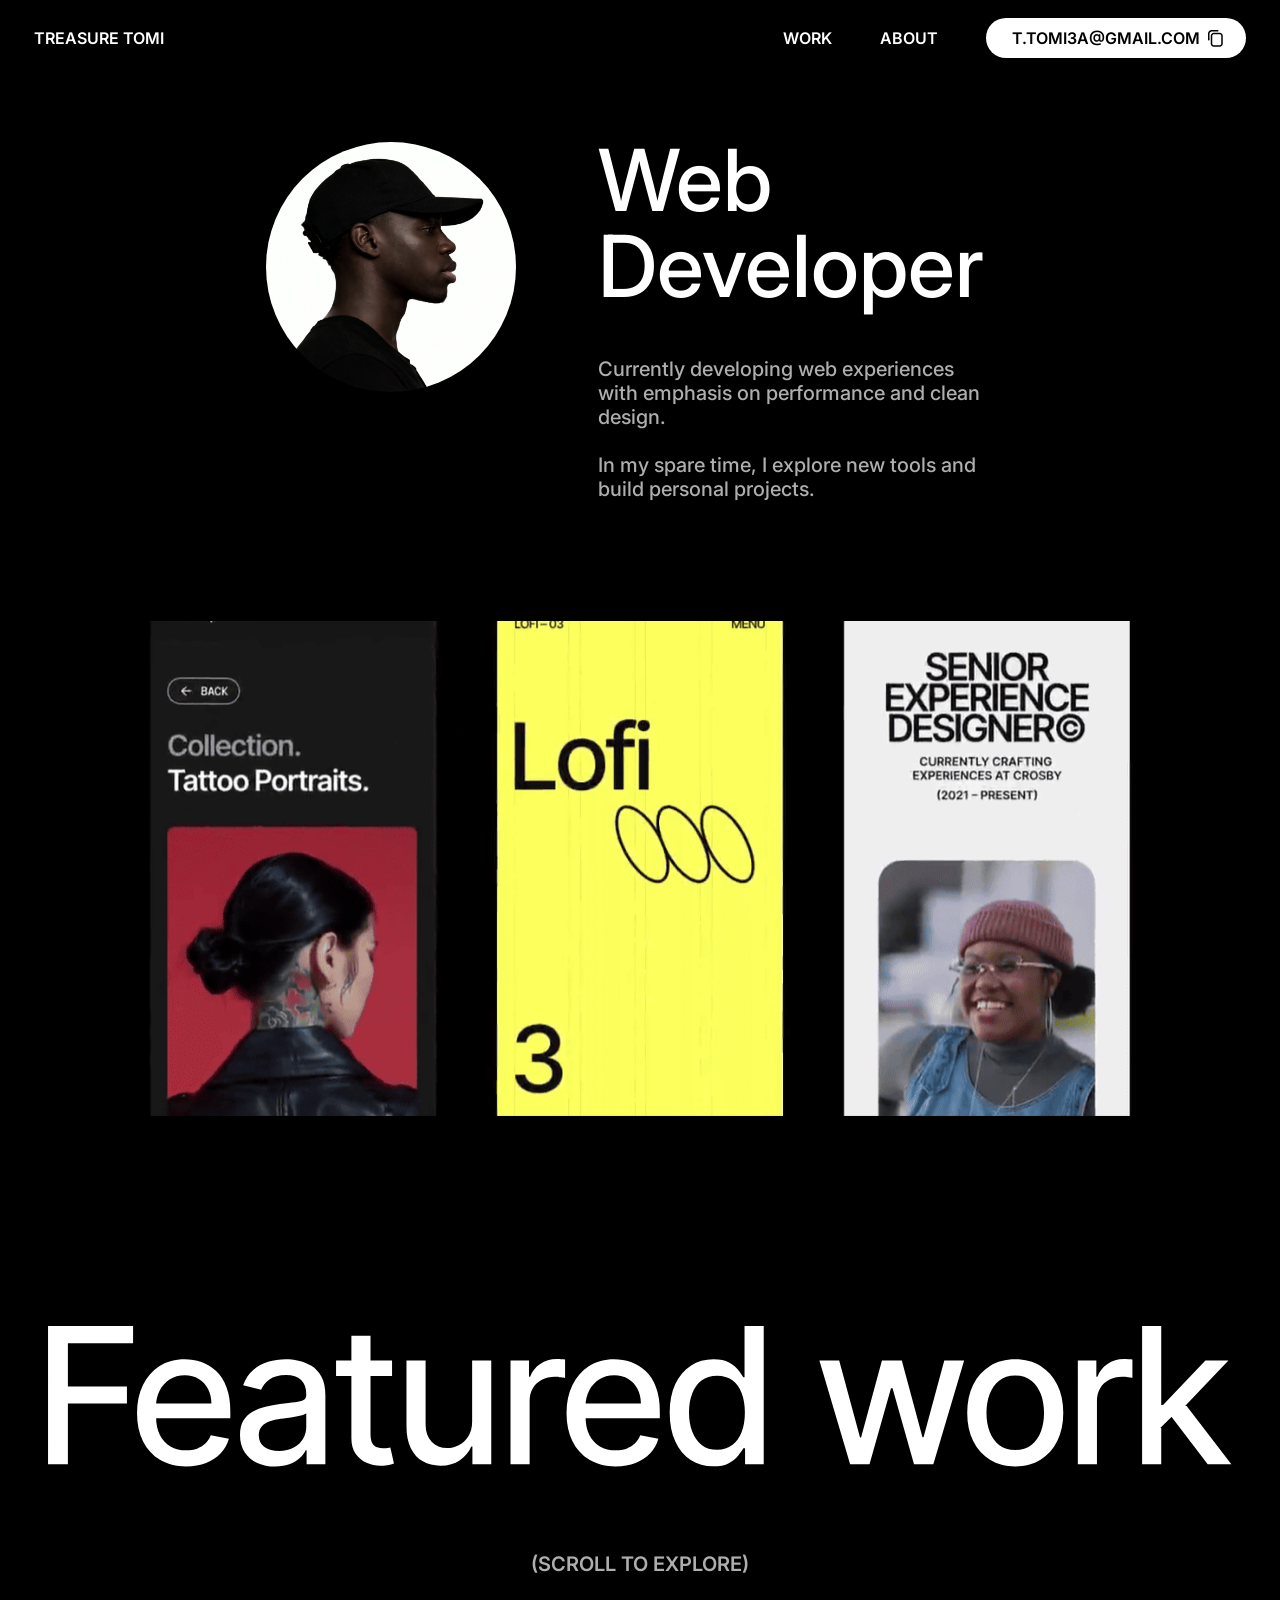
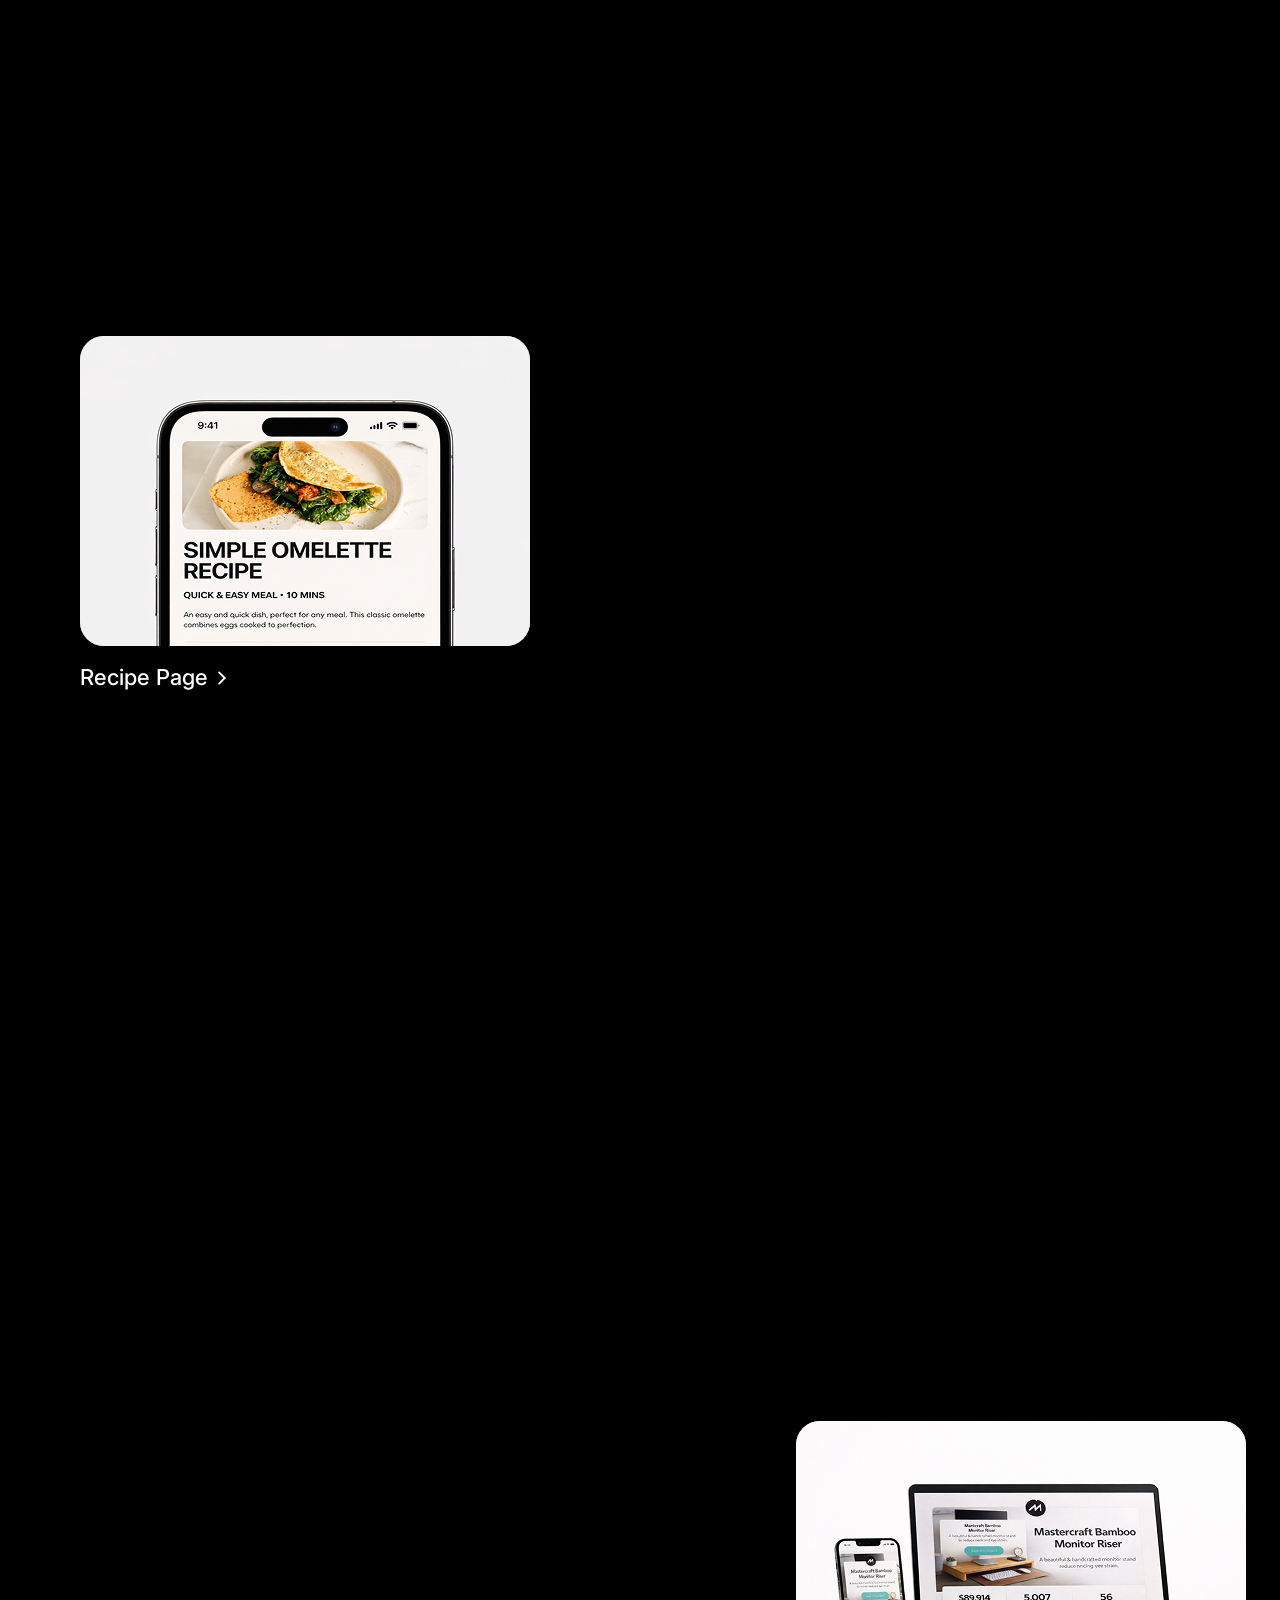
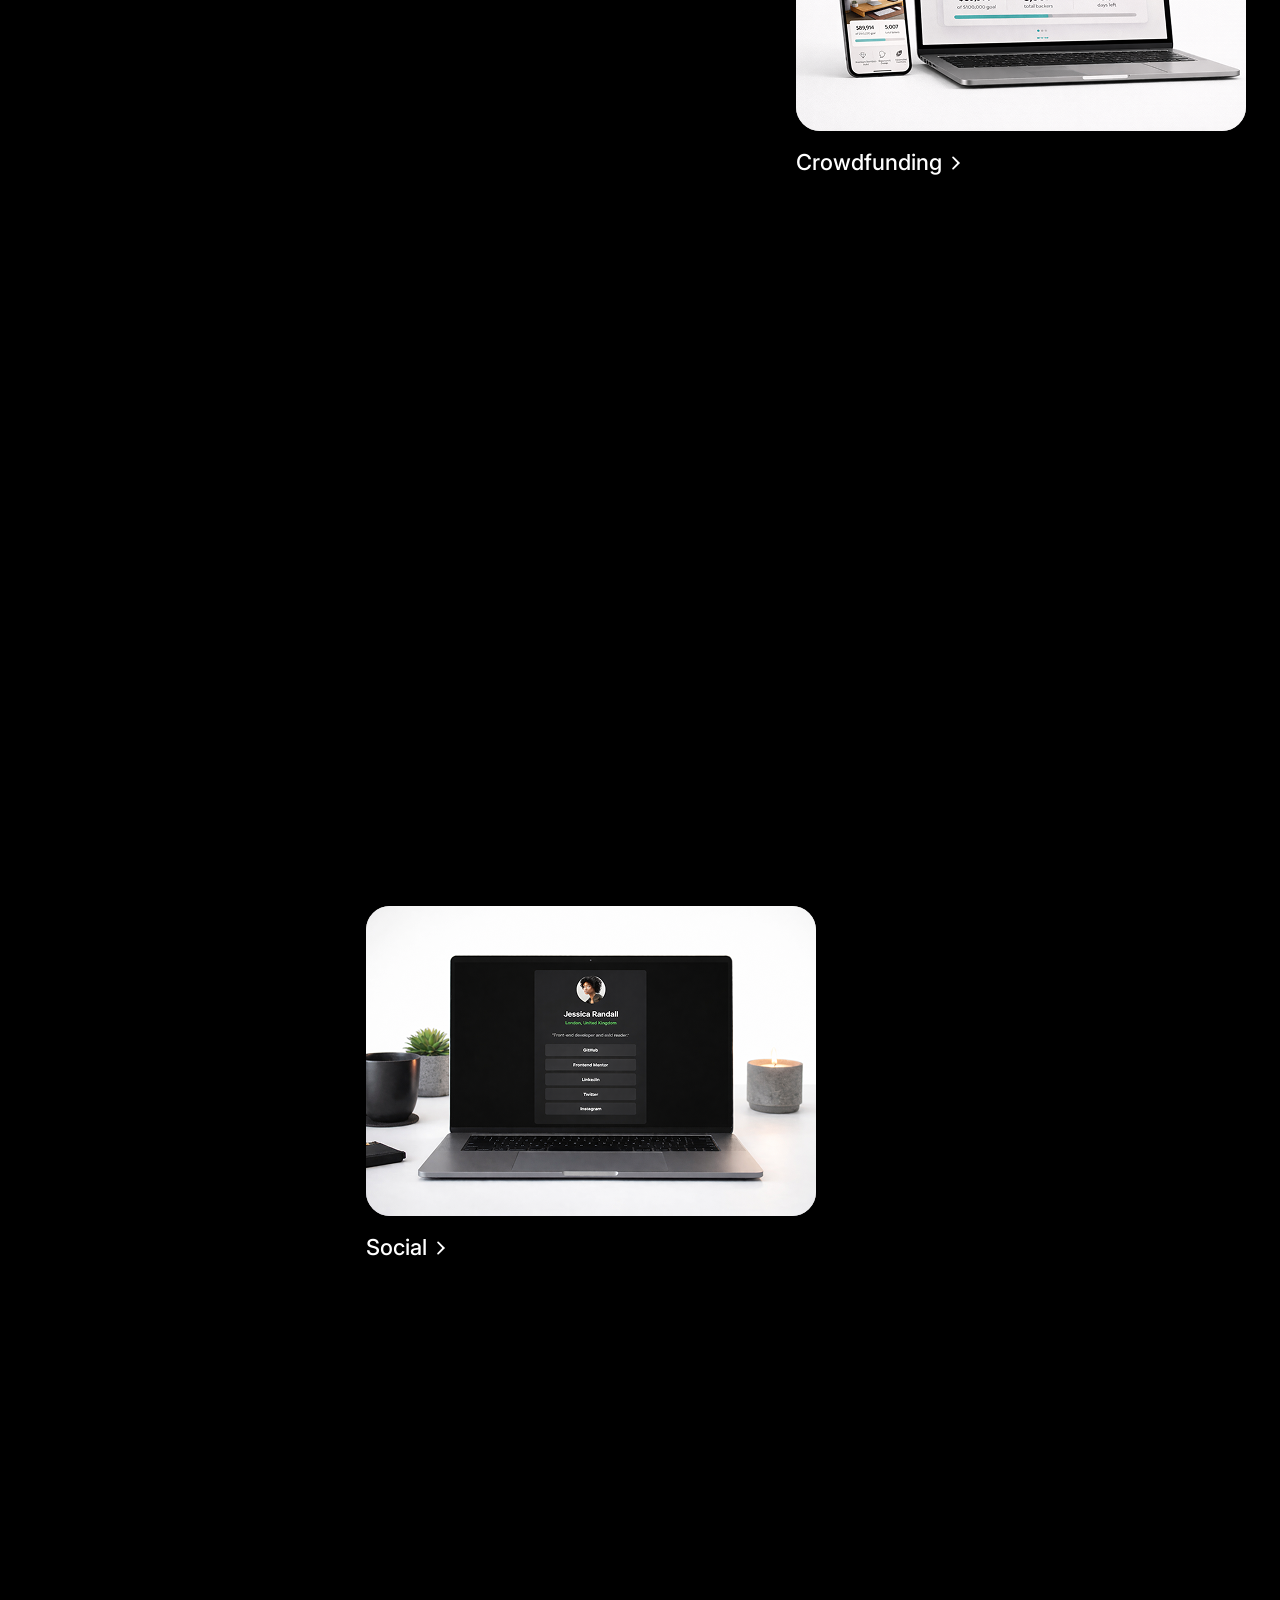
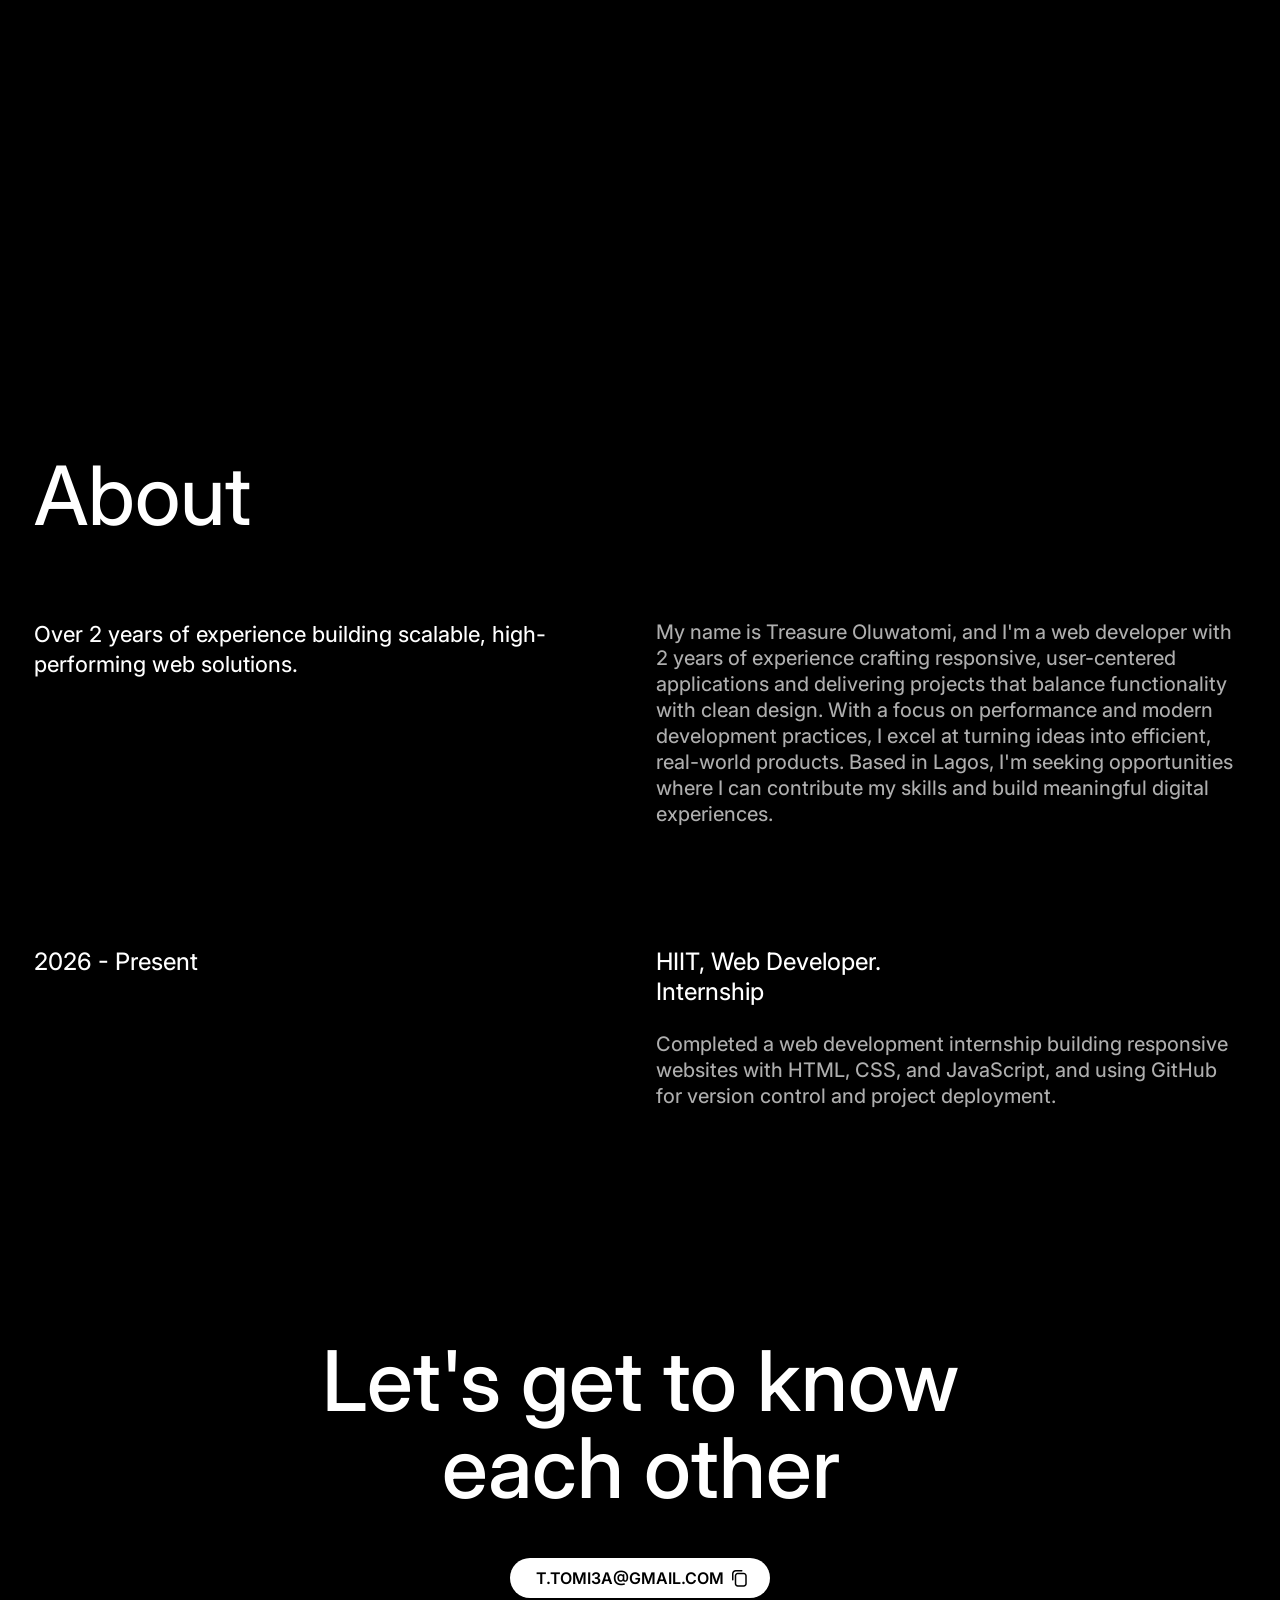
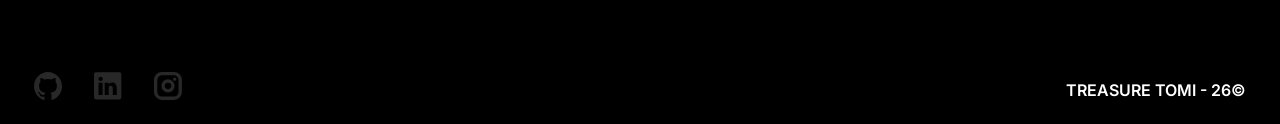
==== commit 172cf2ed: "update" ====
--- a/index.html
+++ b/index.html
@@ -44,7 +44,7 @@
     <section class="welcome-section" id="welcome">
         <div class="welcome-content">
             <div class="welcome-image reveal normal">
-                <img src="./assests/profile.png" alt="Profile">
+                <img src="./assests/IMG-20260421-WA0013~2.jpg" alt="Profile">
             </div>
             <div class="welcome-text">
                 <h1 class="welcome-title reveal">Web Developer</h1>
@@ -153,7 +153,7 @@
     </section>
 
     <!-- Footer -->
-    <footer class="footer">
+    <footer class="footer reveal">
         <div class="footer-info">
             <h2 class=" footer-title reveal">Let's get to know<br>each other</h2>
 
--- a/styles.css
+++ b/styles.css
@@ -248,7 +248,7 @@
 .welcome-content {
     display: flex;
     grid-template-columns: 1fr 1fr;
-    gap: 70px;
+    gap: 82px;
     align-items: center;
     /*max-width: 737px;*/
     margin: 0 auto;
@@ -271,7 +271,7 @@
     font-style: normal;
     font-weight: 500;
     line-height: 86px;
-    width: 430px;
+    width: 416px;
 }
 
 .welcome-title span {
@@ -288,14 +288,28 @@
     width: 393px;
 }
 
+.welcome-image {
+    width: 250px;
+    height: 250px;
+    border-radius: 100%;
+    overflow: hidden;
+    align-items: center;
+    display: flex;
+    justify-content: center;
+    margin-top: 28px;
+}
+
 .welcome-image img {
-    width: 274px;
-    height: 274px;
-    aspect-ratio: 1/1;
-    margin-top: 28px;
+    width: 292px;
+    height: 292px;
+    /*aspect-ratio: 1/1;*/
+
+    margin-top: 0;
     /*margin-left: 30px;*/
     margin-bottom: 0px;
     margin-right: 0px;
+    object-position: center;
+    align-self: center;
 }
 
 /* Video Section */
@@ -637,7 +651,7 @@
     position: absolute;
     bottom: 24px;
     right: 34px;
-    color: #AEAEAE;
+    color: #ffffff;
     font-family: Inter;
     font-size: 16px;
     font-style: normal;
@@ -812,7 +826,7 @@
     .welcome-title {
         font-size: 63px;
         line-height: 63px;
-
+        margin-top: 10px;
     }
 
     .about-title {
@@ -825,7 +839,7 @@
         display: grid;
         grid-template-columns: 1fr;
         margin-left: 16px;
-        margin-top: 264px;
+        margin-top: 100px;
         margin-right: 0px;
         gap: 24px;
     }
@@ -837,18 +851,24 @@
 
     .welcome-description {
         width: 660px;
-
     }
 
     .email-btn-hero {
+        margin-top: 10px;
+    }
+
+    .welcome-image {
+        margin-left: 0px;
+        width: 238px;
+        height: 238px;
+        margin-top: 0;
+    }
+
+    .welcome-image img {
+        width: 277.9px;
+        height: 277.9px;
         margin-top: 0px;
-    }
-
-    .welcome-image img {
-        width: 263px;
-        height: 263px;
-        margin-top: -178px;
-        margin-left: -10px;
+        margin-left: 0px;
     }
 
     .nav-link-contact {
@@ -1058,7 +1078,8 @@
     .welcome-title {
         width: 321px;
     }
- .social-links {
+
+    .social-links {
         gap: 32px;
         position: relative;
         margin-top: 0px;
@@ -1067,35 +1088,38 @@
         margin-left: auto;
         margin-right: auto;
     }
-.social-link {
-    display: inline-flex;
-    align-items: center;
-    justify-content: center;
-    width: 28px;
-    height: 28px;
-    background: transparent;
-    border-radius: 50%;
-    text-decoration: none;
-    transition: filter 0.4s ease;
-    /*filter: brightness(0) invert(1);*/
-}
-
-
-
-.social-link:active {
-    filter: brightness(0) invert(1);
-    opacity: 0.5;
-}
-
-.social-link img {
-    width: 28px;
-    height: 28px;
-    object-fit: contain;
-}
-.footer-credit{
-    font-size: 14px;
-}
-/*.footer-credit {
+
+    .social-link {
+        display: inline-flex;
+        align-items: center;
+        justify-content: center;
+        width: 28px;
+        height: 28px;
+        background: transparent;
+        border-radius: 50%;
+        text-decoration: none;
+        transition: filter 0.4s ease;
+        /*filter: brightness(0) invert(1);*/
+    }
+
+
+
+    .social-link:active {
+        filter: brightness(0) invert(1);
+        opacity: 0.5;
+    }
+
+    .social-link img {
+        width: 28px;
+        height: 28px;
+        object-fit: contain;
+    }
+
+    .footer-credit {
+        font-size: 14px;
+    }
+
+    /*.footer-credit {
         font-size: 0;
         line-height: 0;
     }
@@ -1108,17 +1132,18 @@
         font-weight: 300;
         line-height: normal;
     }*/
-.footer{
-    border-top: 0.1px solid rgb(74, 74, 74);
-    padding-top: 60px;
-    margin: 0 46px 0 48px;
-}
-.about-section{
-    margin-bottom: 150px;
-}
-}
-
-@media (max-width: 351px) {
+    .footer {
+        border-top: 0.1px solid rgb(74, 74, 74);
+        padding-top: 60px;
+        margin: 0 46px 0 48px;
+    }
+
+    .about-section {
+        margin-bottom: 150px;
+    }
+}
+
+/*@media (max-width: 351px) {
     .welcome-title {
         font-size: 53px;
         line-height: 53px;
@@ -1140,7 +1165,7 @@
         line-height: 53px;
         width: 255px;
     }
-}
+}*/
 
 @media (hover: hover) and (pointer: fine) {
     .social-link:hover {
@@ -1176,10 +1201,16 @@
 @media (min-width: 1300px) {
     .welcome-image img {
         /*You can increase if using longer roles(HERO TITLE)*/
-        width: 340px;
-        height: 340px;
+        width: 359.7px;
+        height: 359.7px;
+
+
+    }
+
+    .welcome-image {
+        width: 308px;
+        height: 308px;
         margin-top: 54px;
-
     }
 
     .welcome-content {
@@ -1205,6 +1236,8 @@
 
     .about-section {
         padding-right: 40px;
+        margin-top: 0px;
+
     }
 
     .about-left h3 {
@@ -1299,6 +1332,21 @@
 
     }
 
+    .social-link {
+        width: 40px;
+        height: 40px;
+    }
+
+    .social-link img {
+        width: 40px;
+        height: 40px;
+    }
+
+    .social-links {
+        gap: 45px;
+    }
+
+
 
 }
 
@@ -1312,6 +1360,7 @@
     .welcome-section {
         max-width: 1430px;
         margin: 0 auto;
+
     }
 
     .work-grid {
@@ -1321,7 +1370,7 @@
 
     .about-section {
         max-width: 1430px;
-        margin: 0 auto;
+        margin: 150px auto 0;
     }
 
     .footer {
@@ -1335,7 +1384,7 @@
         align-items: center;
         margin: 0 auto;
         width: 100%;
-        padding-top: 300px;
+        padding-top: 400px;
 
     }
 
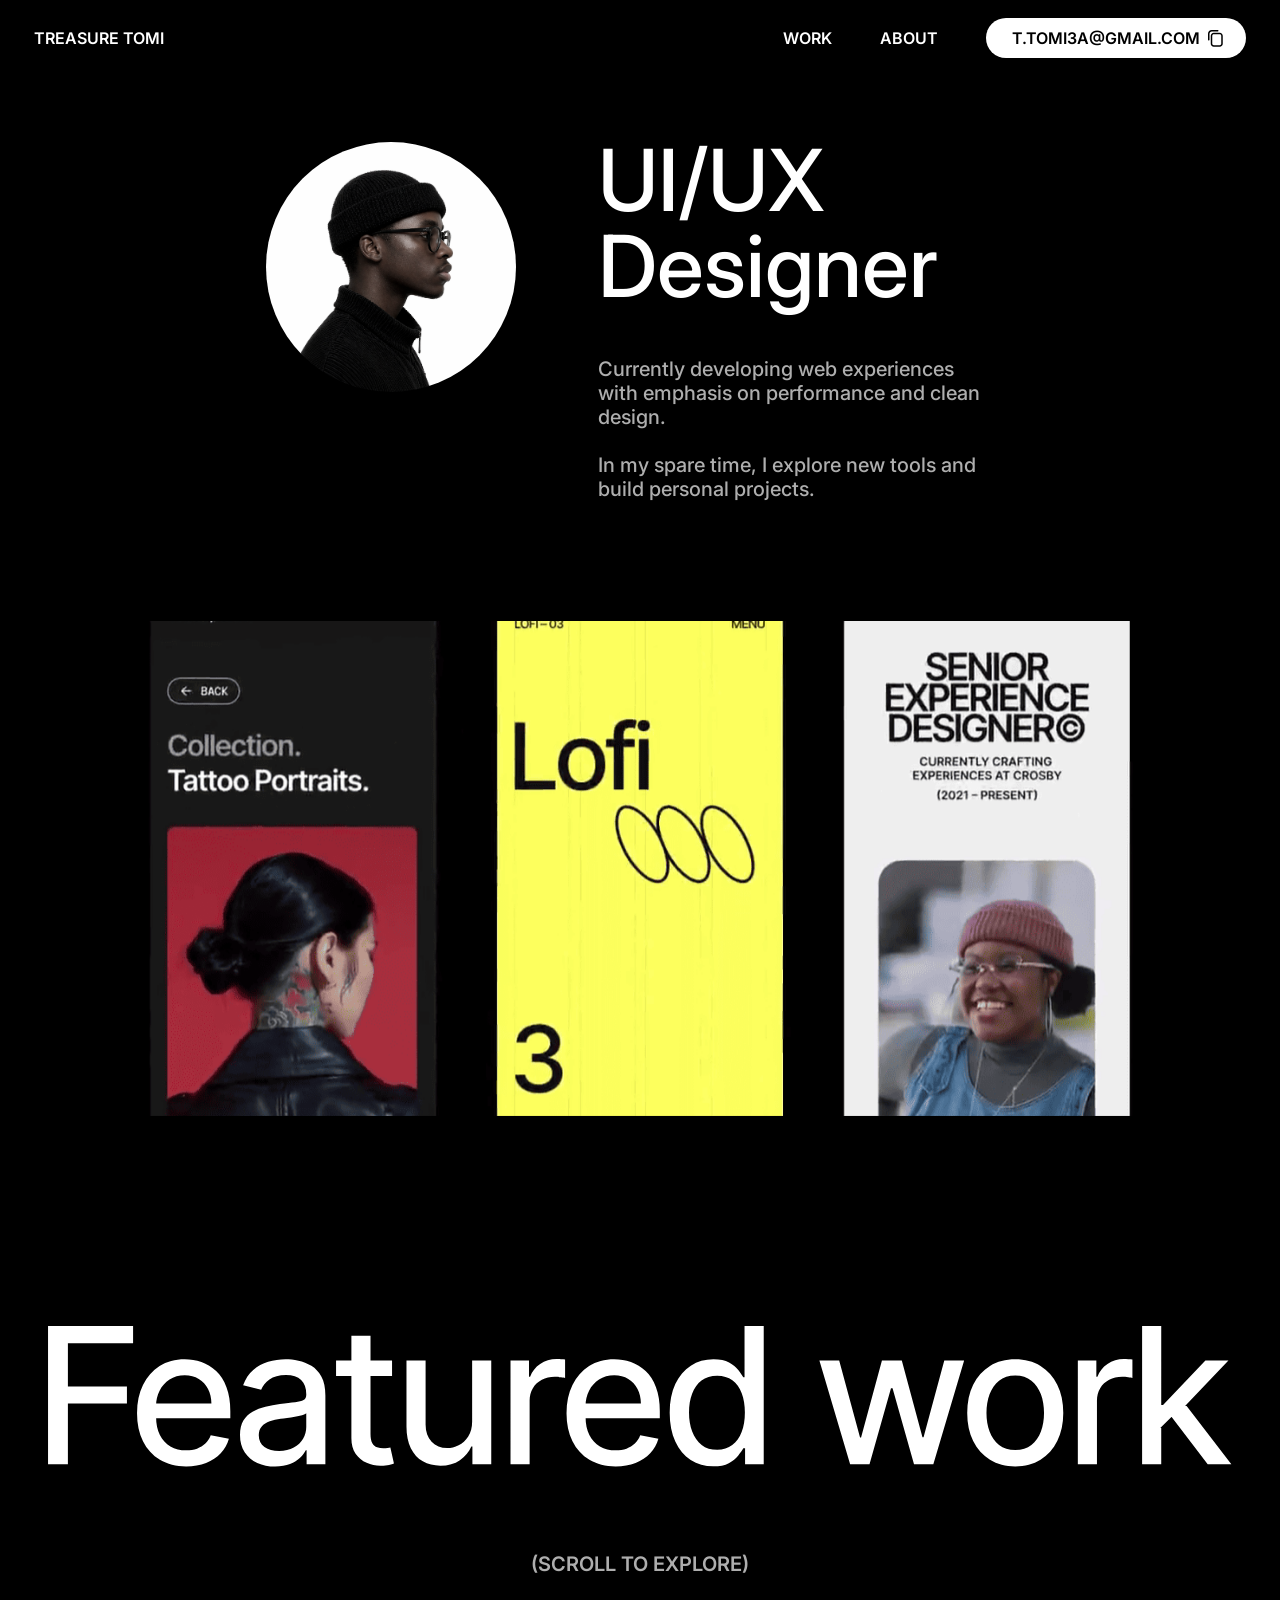
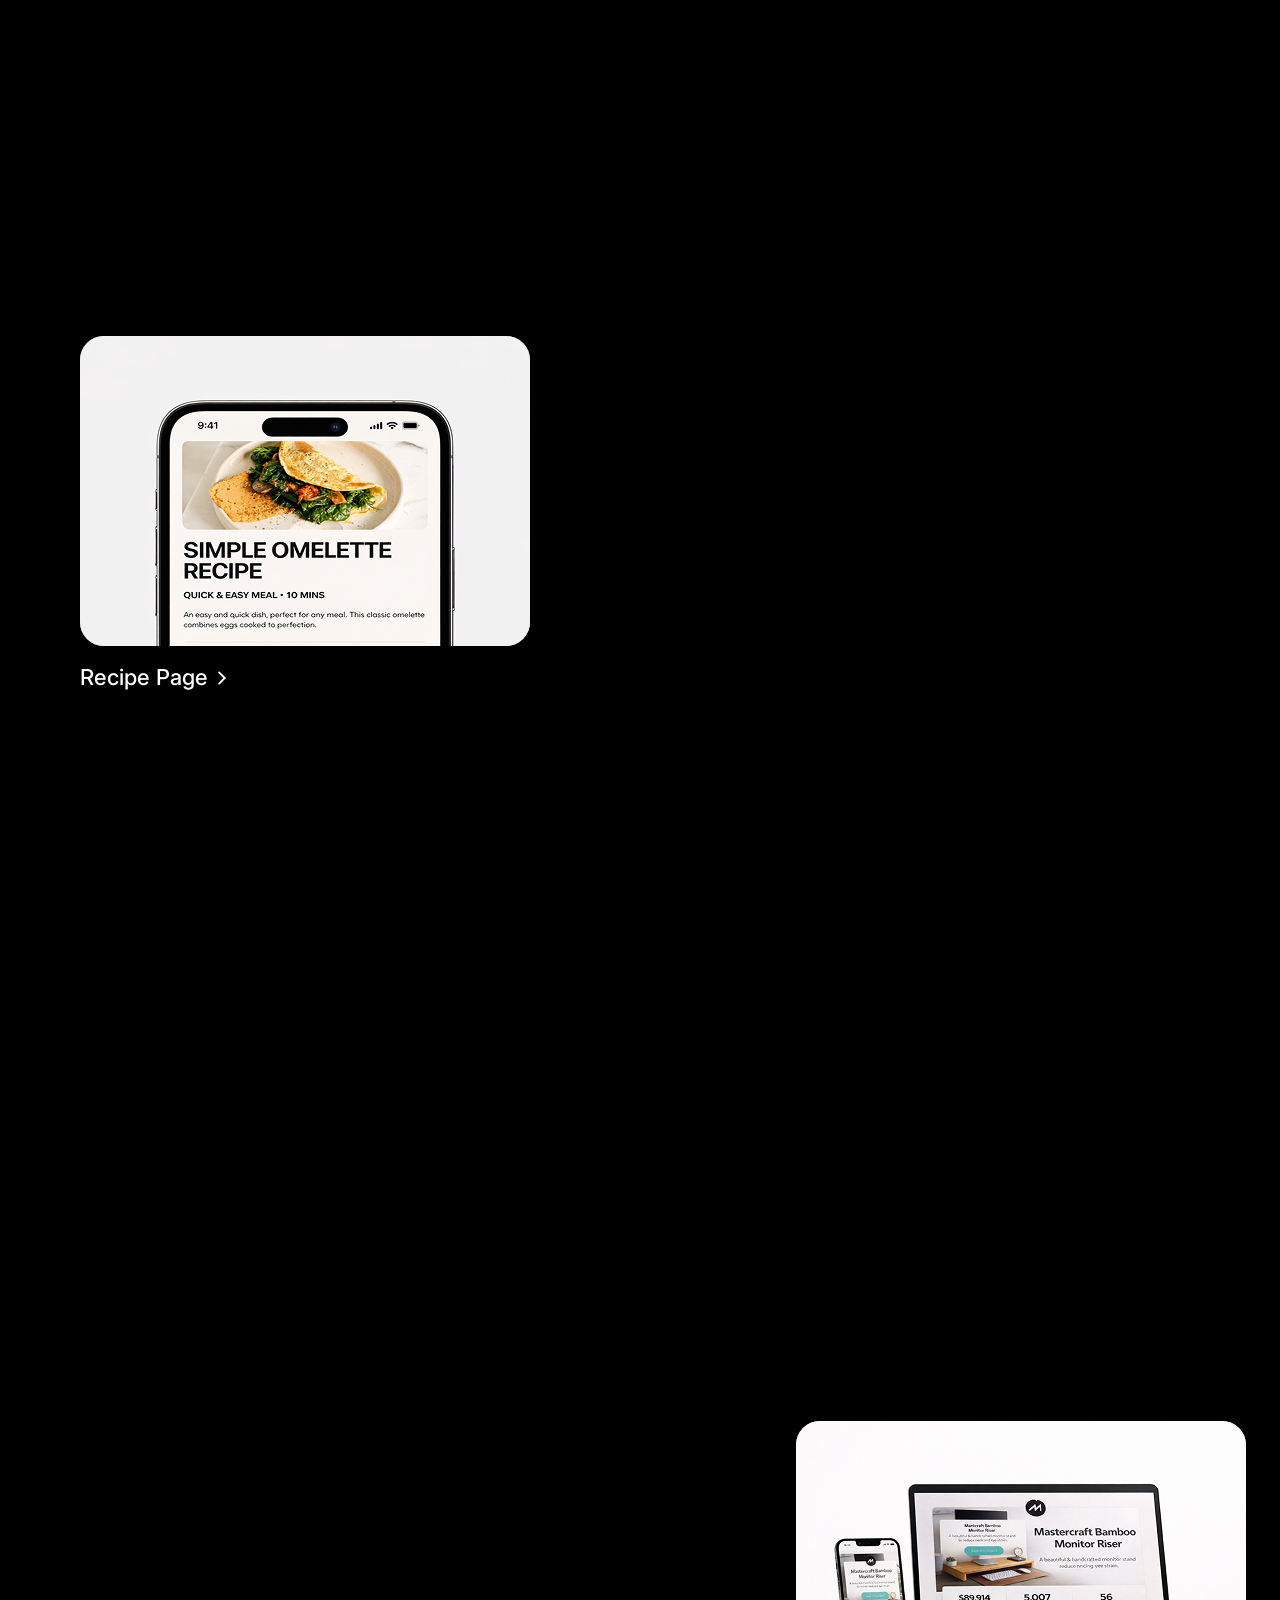
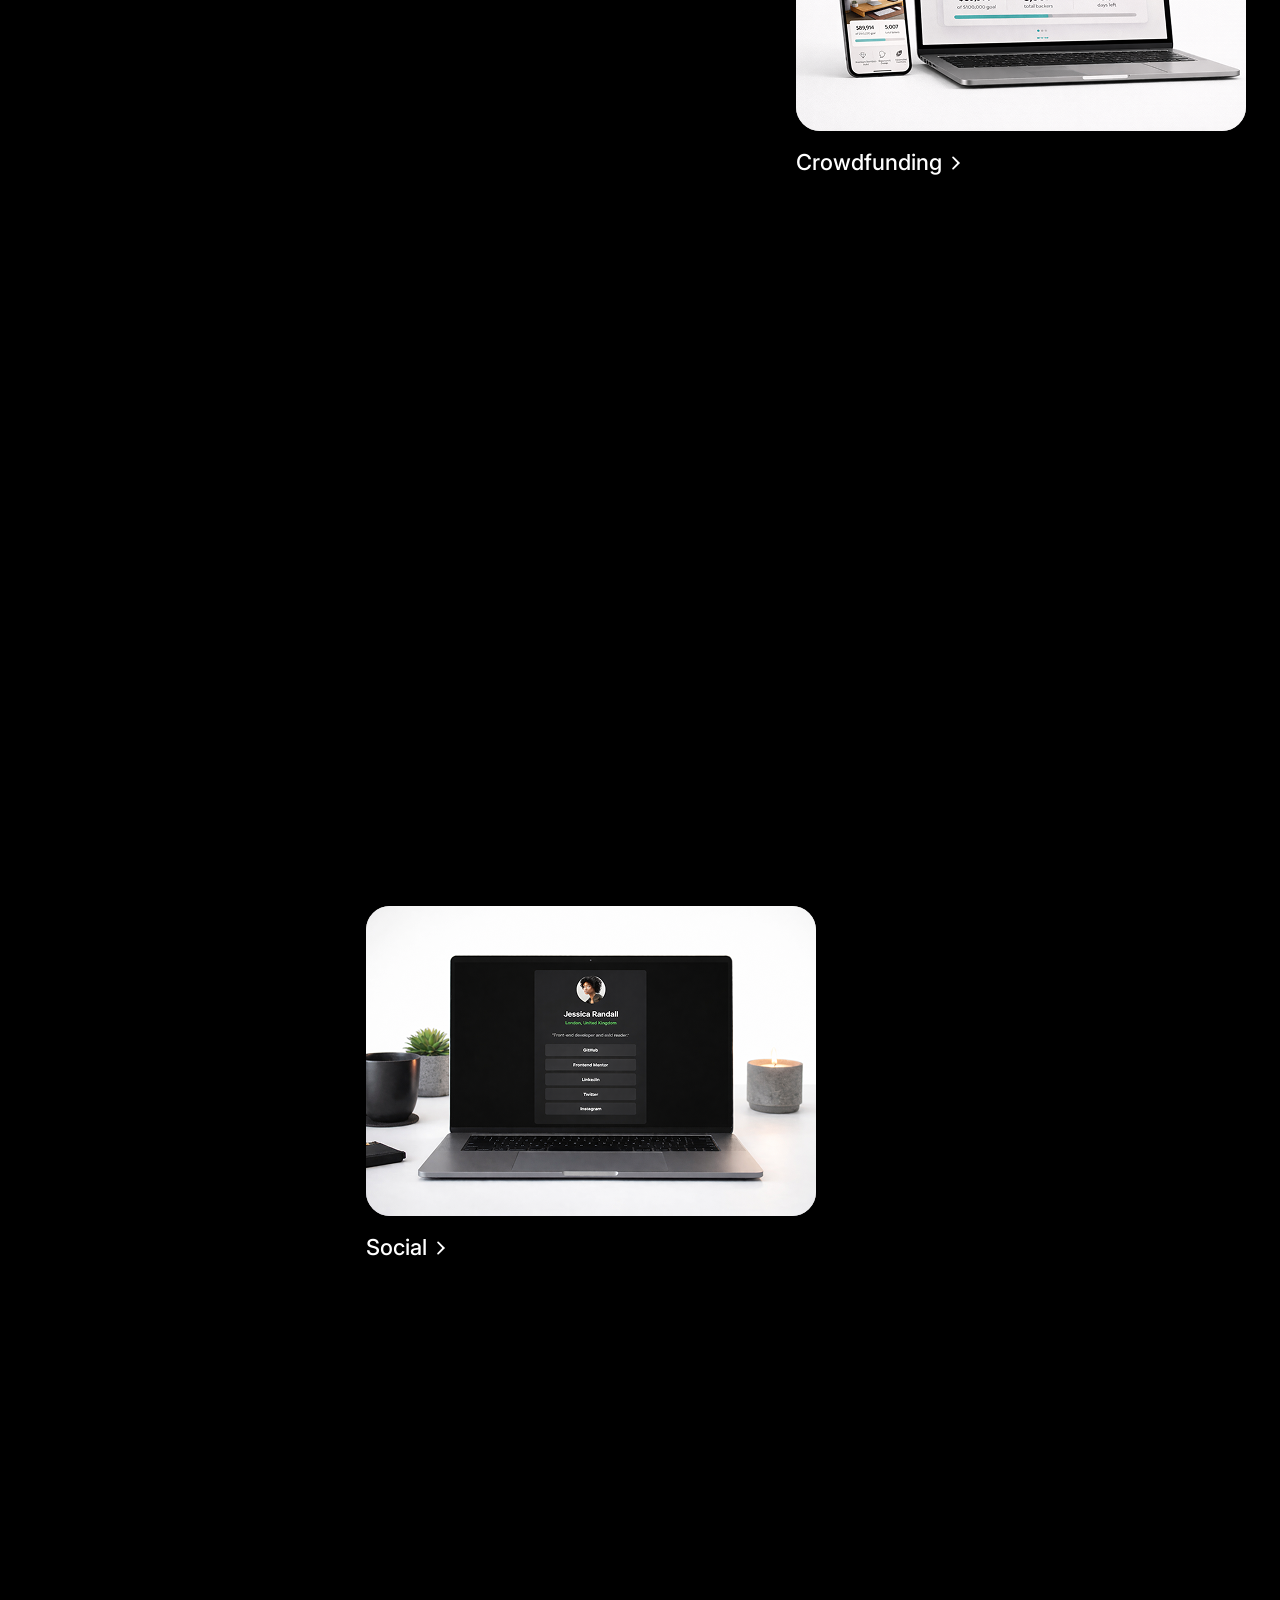
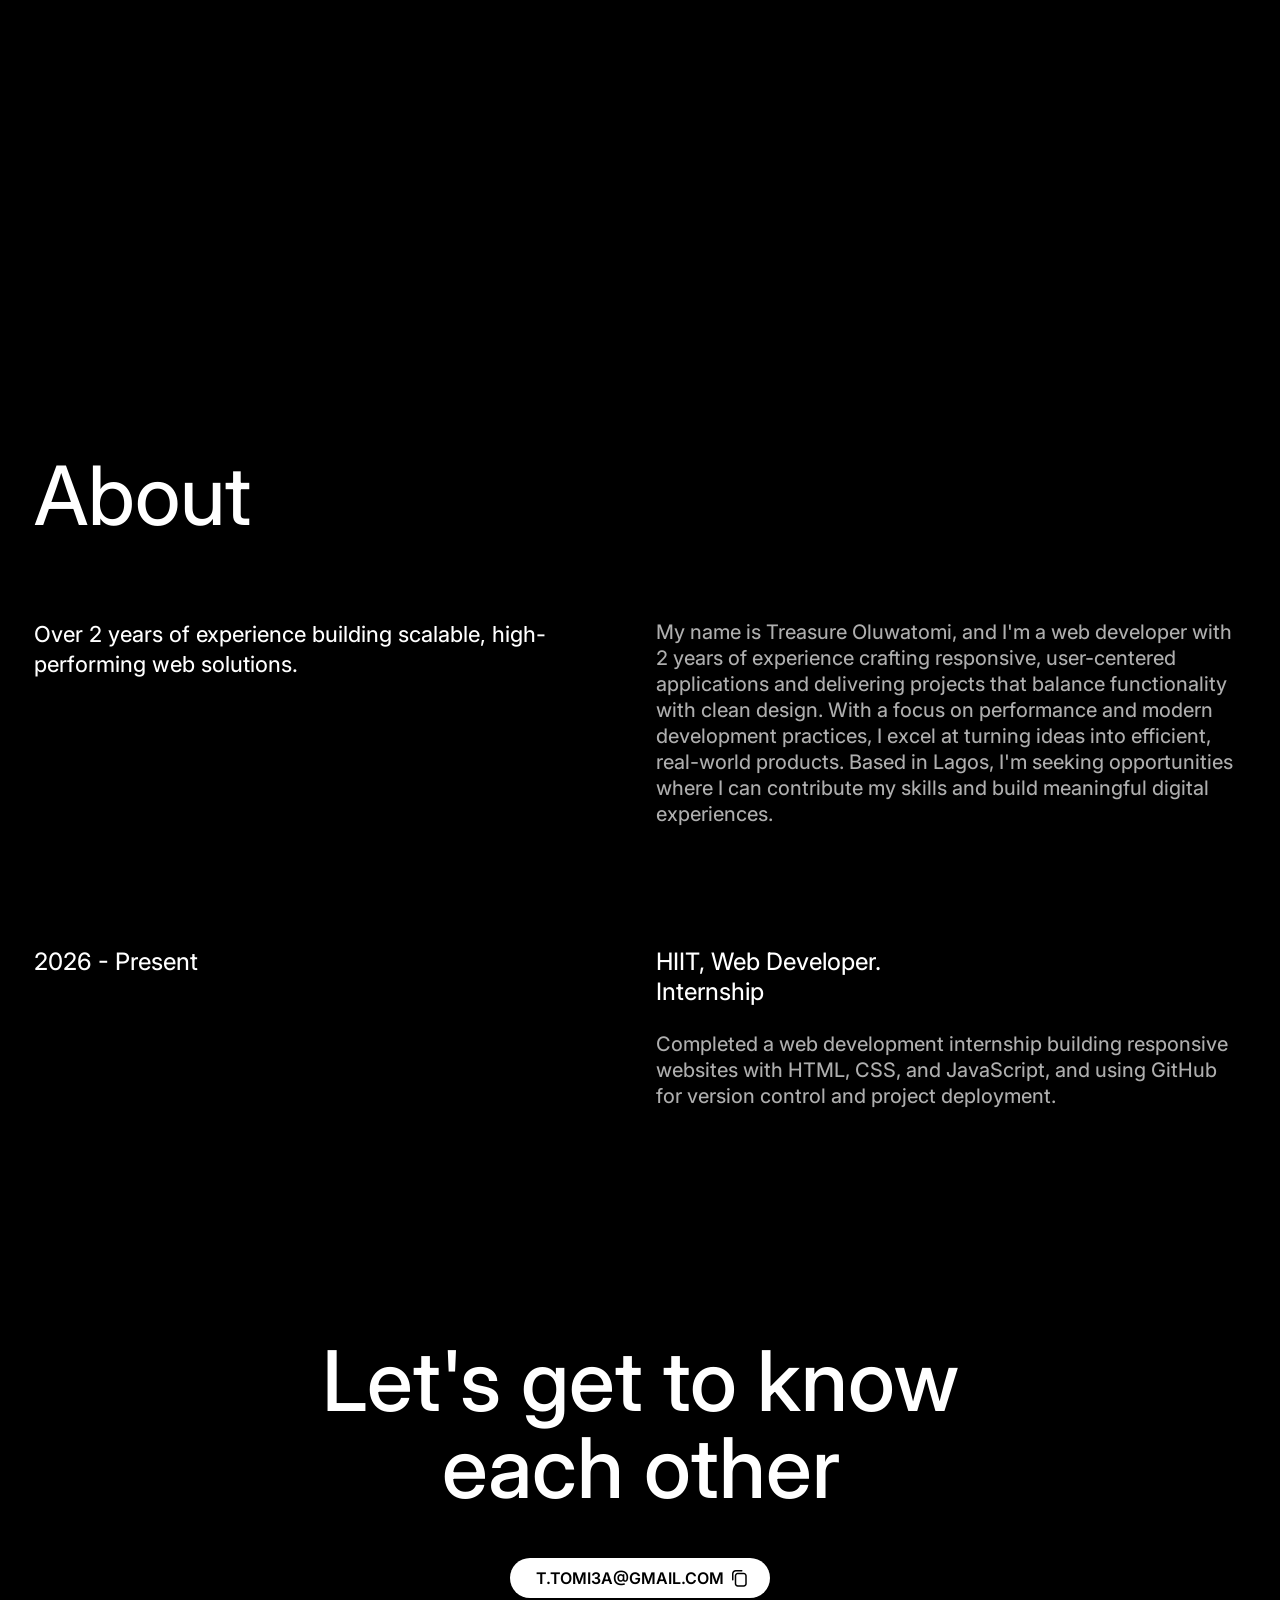
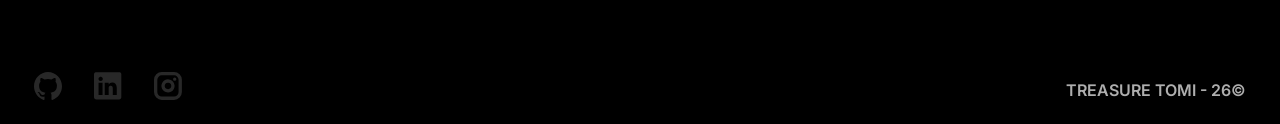
==== commit 9d5dada9: "update" ====
--- a/index.html
+++ b/index.html
@@ -11,7 +11,7 @@
     <link
         href="https://fonts.googleapis.com/css2?family=Inter:ital,opsz,wght@0,14..32,100..900;1,14..32,100..900&display=swap"
         rel="stylesheet">
-    <link rel="icon" type="image/png" href="./assests/profile.png">
+    <link rel="icon" type="image/png" href="./assests/this is it.png">
 
 </head>
 
@@ -44,10 +44,10 @@
     <section class="welcome-section" id="welcome">
         <div class="welcome-content">
             <div class="welcome-image reveal normal">
-                <img src="./assests/IMG-20260421-WA0013~2.jpg" alt="Profile">
+                <img src="./assests/this is it.png" alt="Profile">
             </div>
             <div class="welcome-text">
-                <h1 class="welcome-title reveal">Web Developer</h1>
+                <h1 class="welcome-title reveal">UI/UX Designer</h1>
                 <p class="welcome-description reveal">
                     Currently developing web experiences with emphasis on performance and clean design.<br>
                     <br>
--- a/styles.css
+++ b/styles.css
@@ -300,8 +300,7 @@
 }
 
 .welcome-image img {
-    width: 292px;
-    height: 292px;
+    width:250px;
     /*aspect-ratio: 1/1;*/
 
     margin-top: 0;
@@ -651,7 +650,7 @@
     position: absolute;
     bottom: 24px;
     right: 34px;
-    color: #ffffff;
+    color: #AEAEAE;
     font-family: Inter;
     font-size: 16px;
     font-style: normal;
@@ -865,8 +864,7 @@
     }
 
     .welcome-image img {
-        width: 277.9px;
-        height: 277.9px;
+        width: 238px;
         margin-top: 0px;
         margin-left: 0px;
     }
@@ -1201,8 +1199,8 @@
 @media (min-width: 1300px) {
     .welcome-image img {
         /*You can increase if using longer roles(HERO TITLE)*/
-        width: 359.7px;
-        height: 359.7px;
+        width: 308px;
+       
 
 
     }
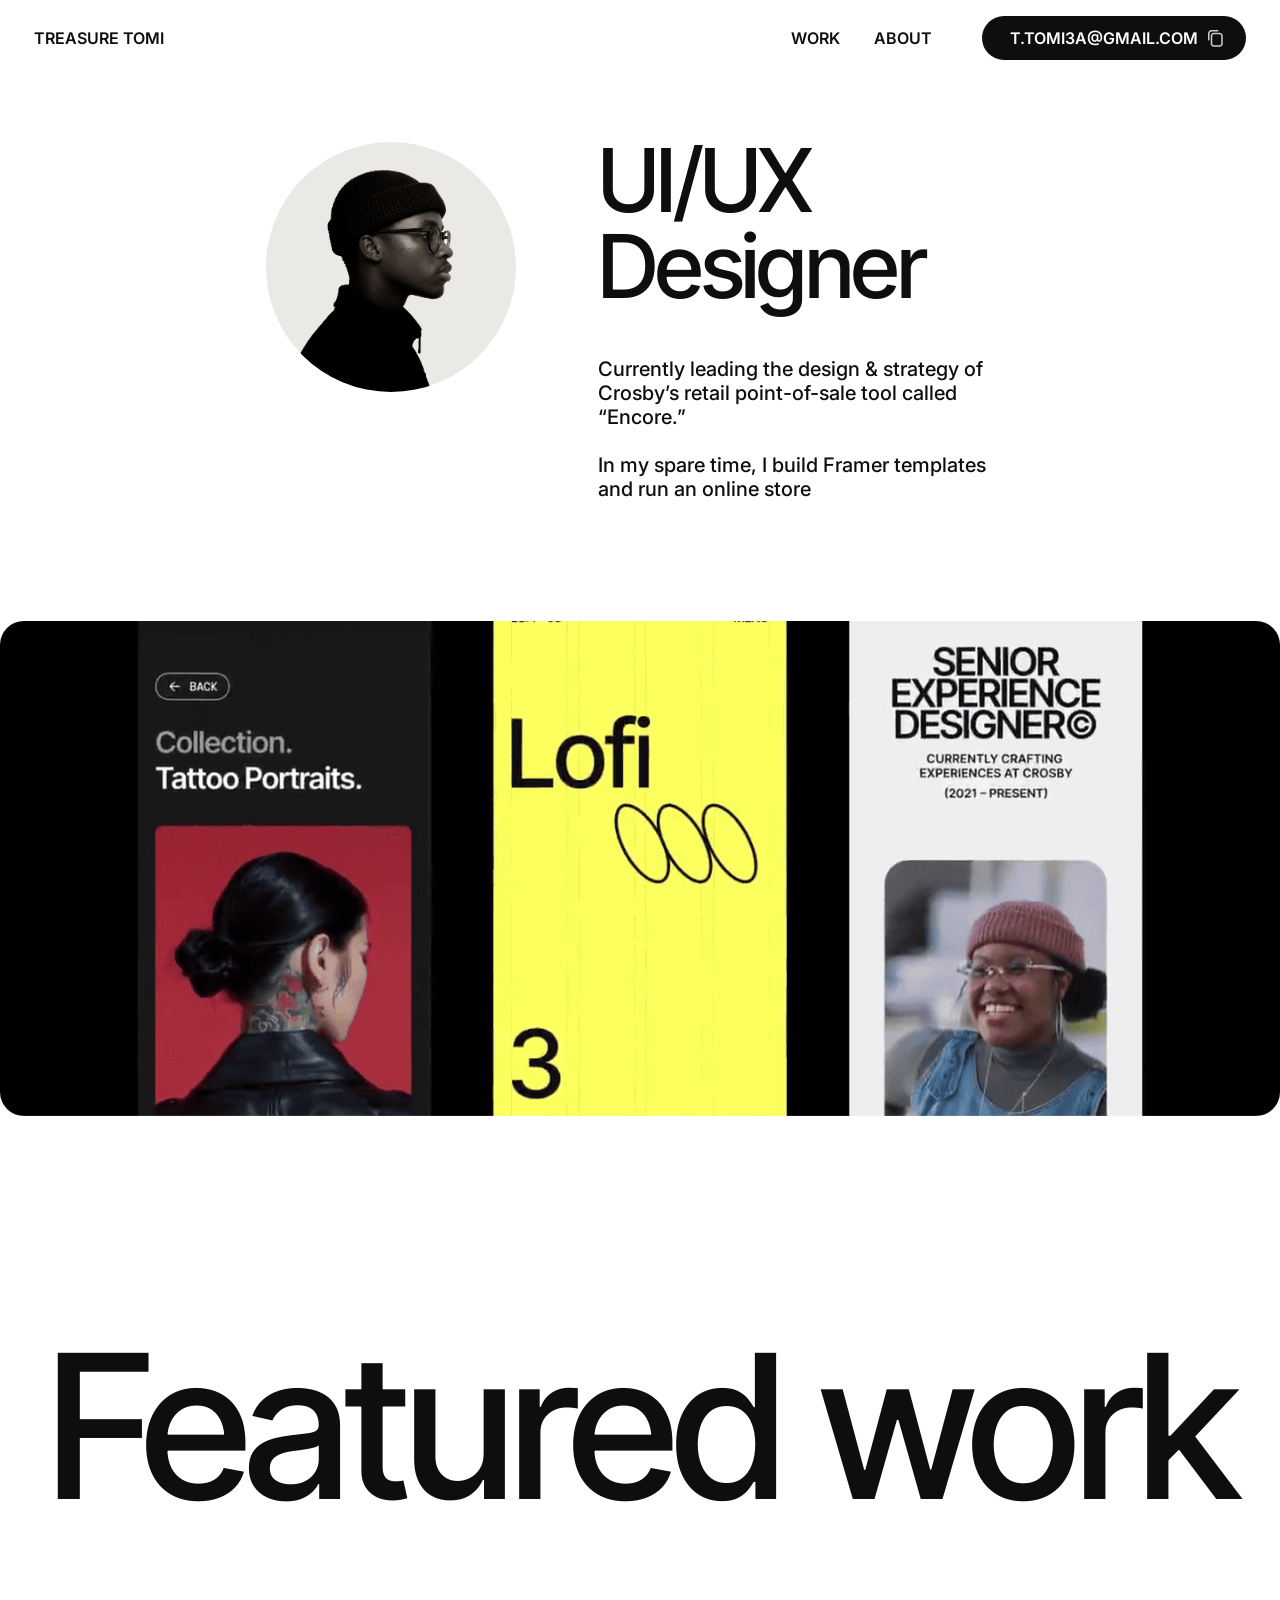
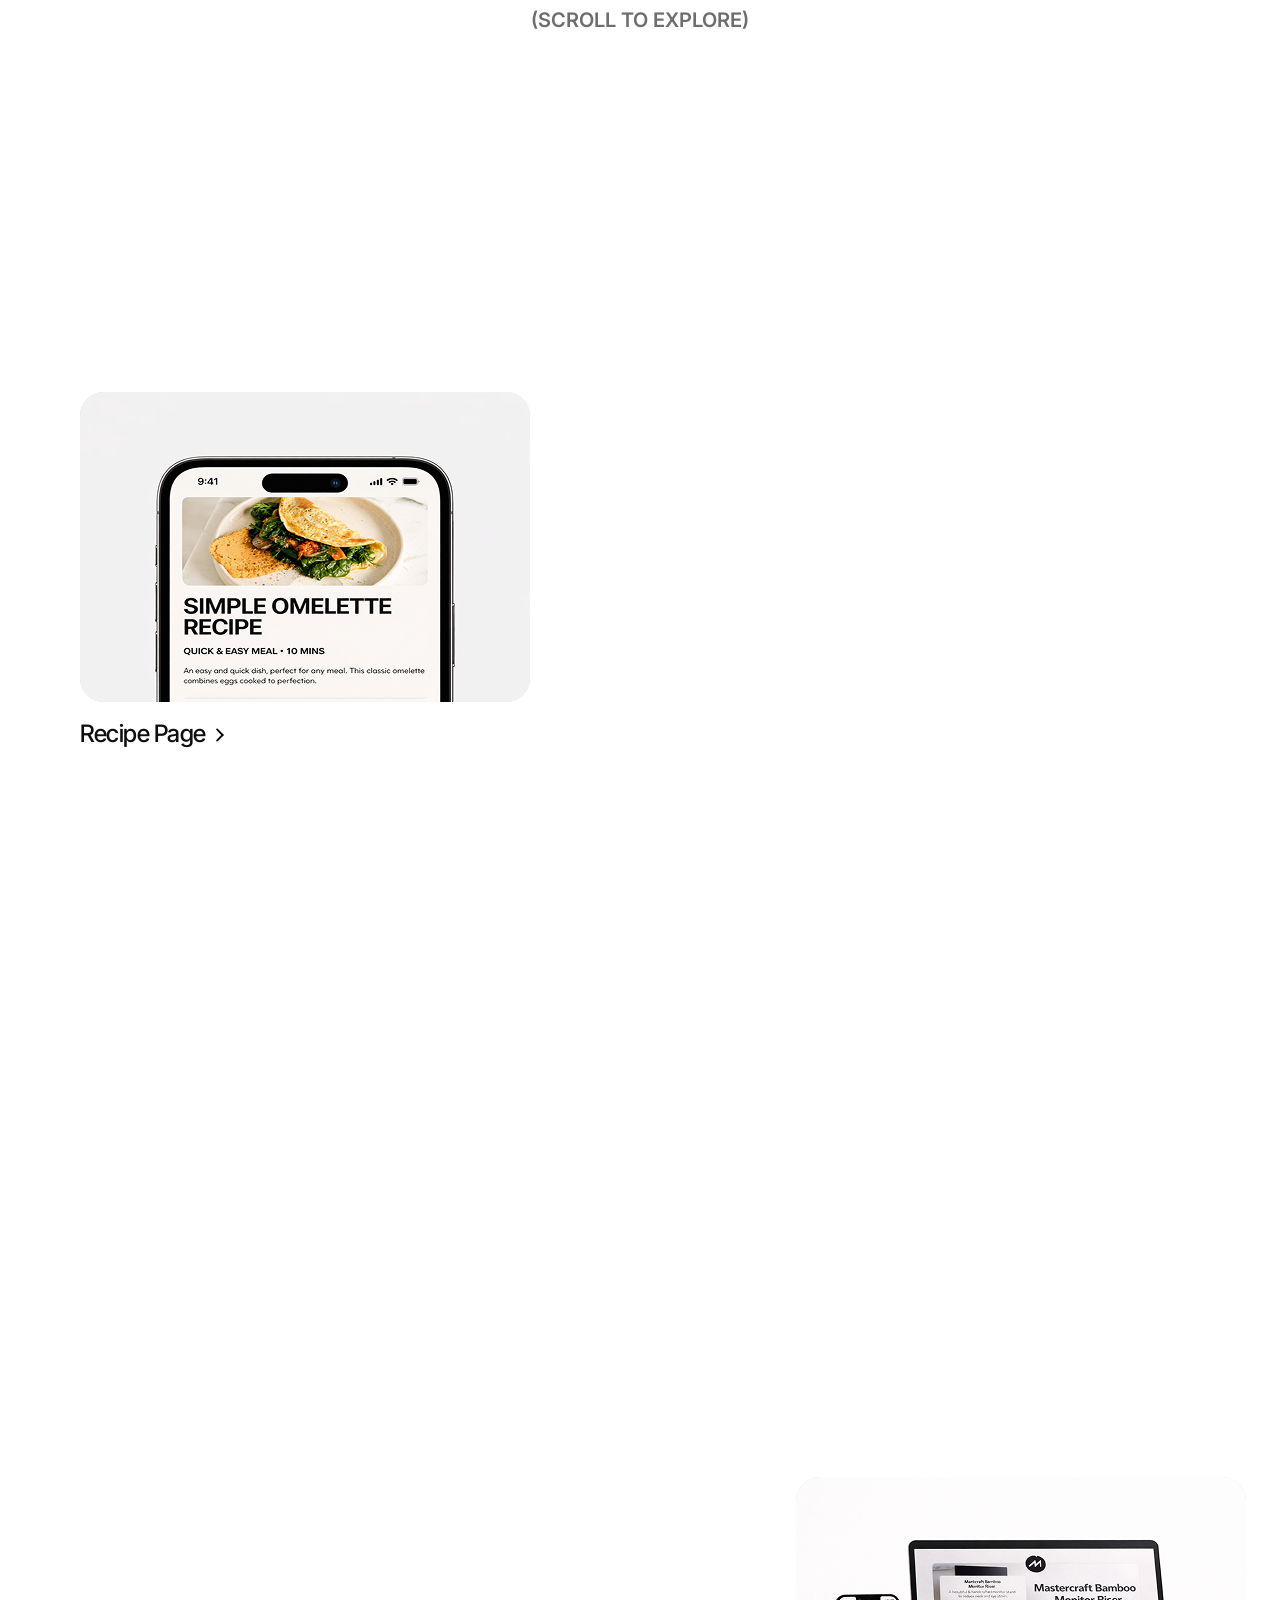
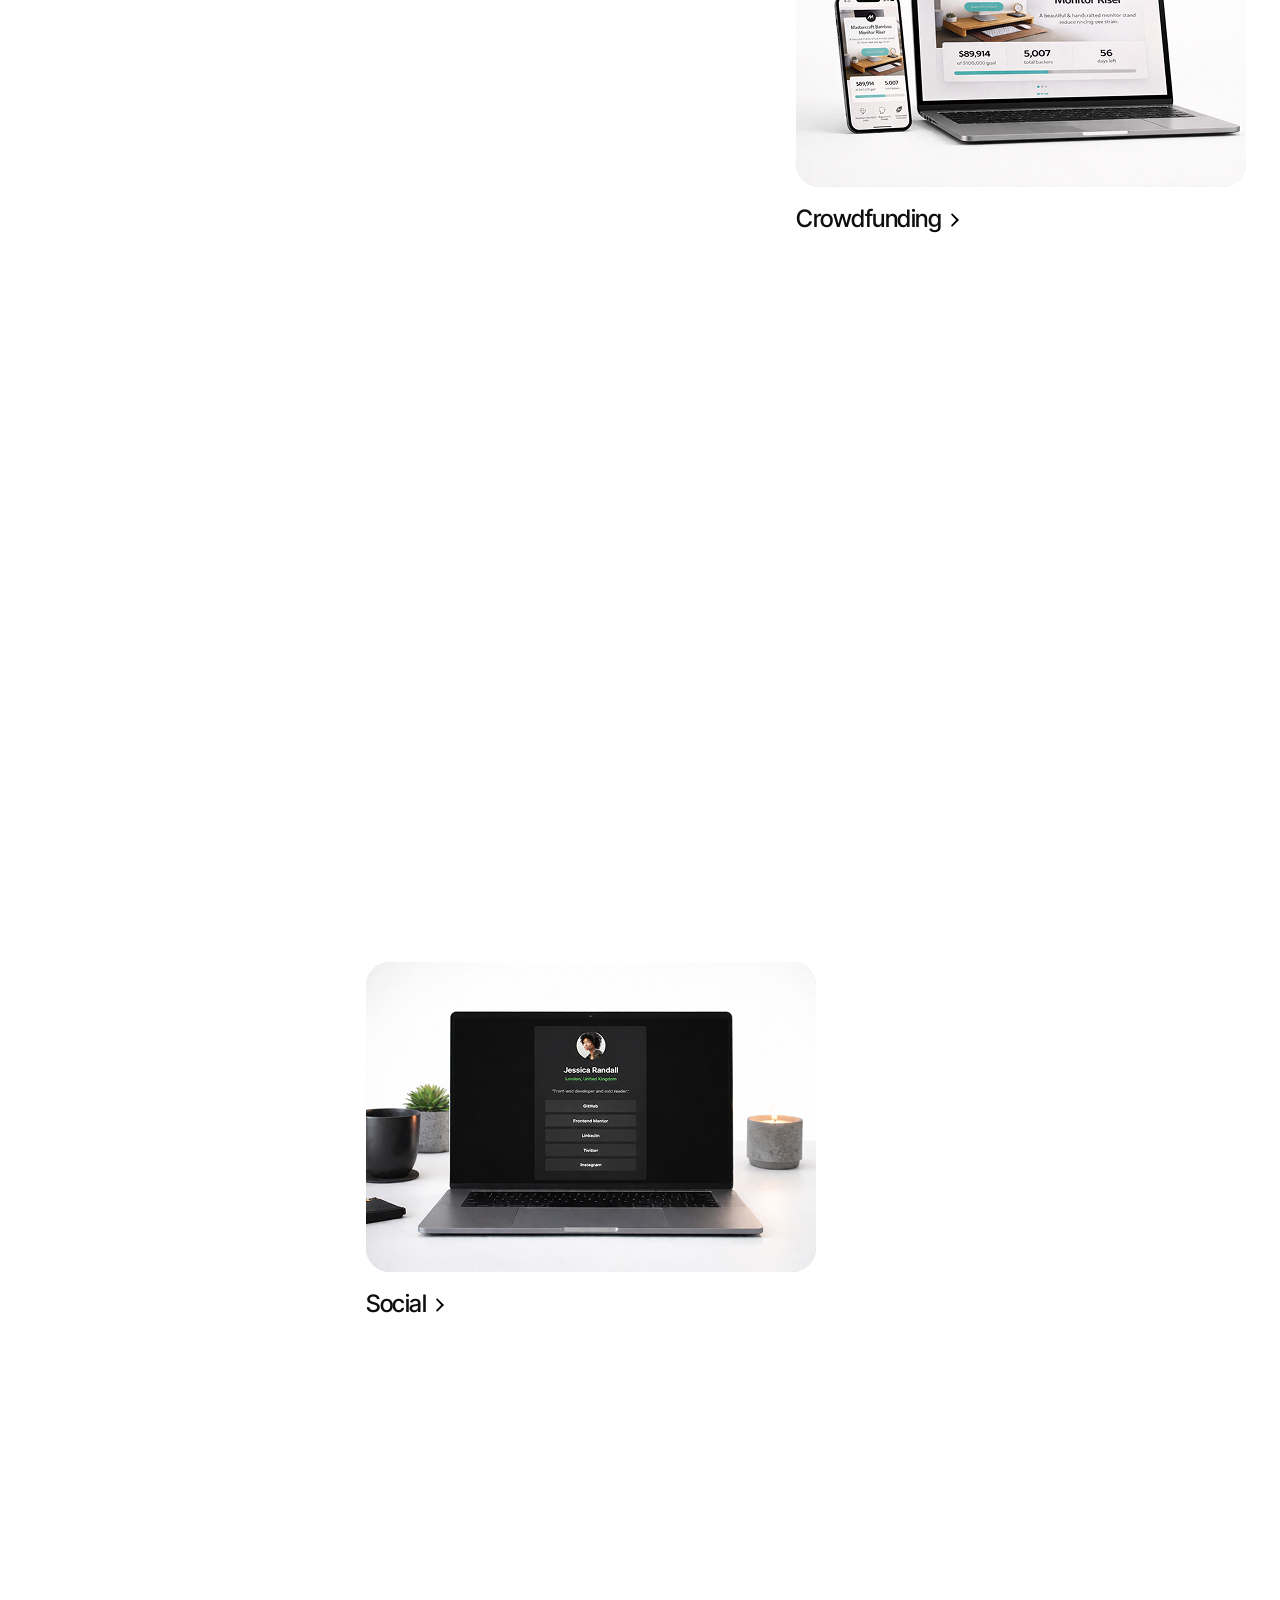
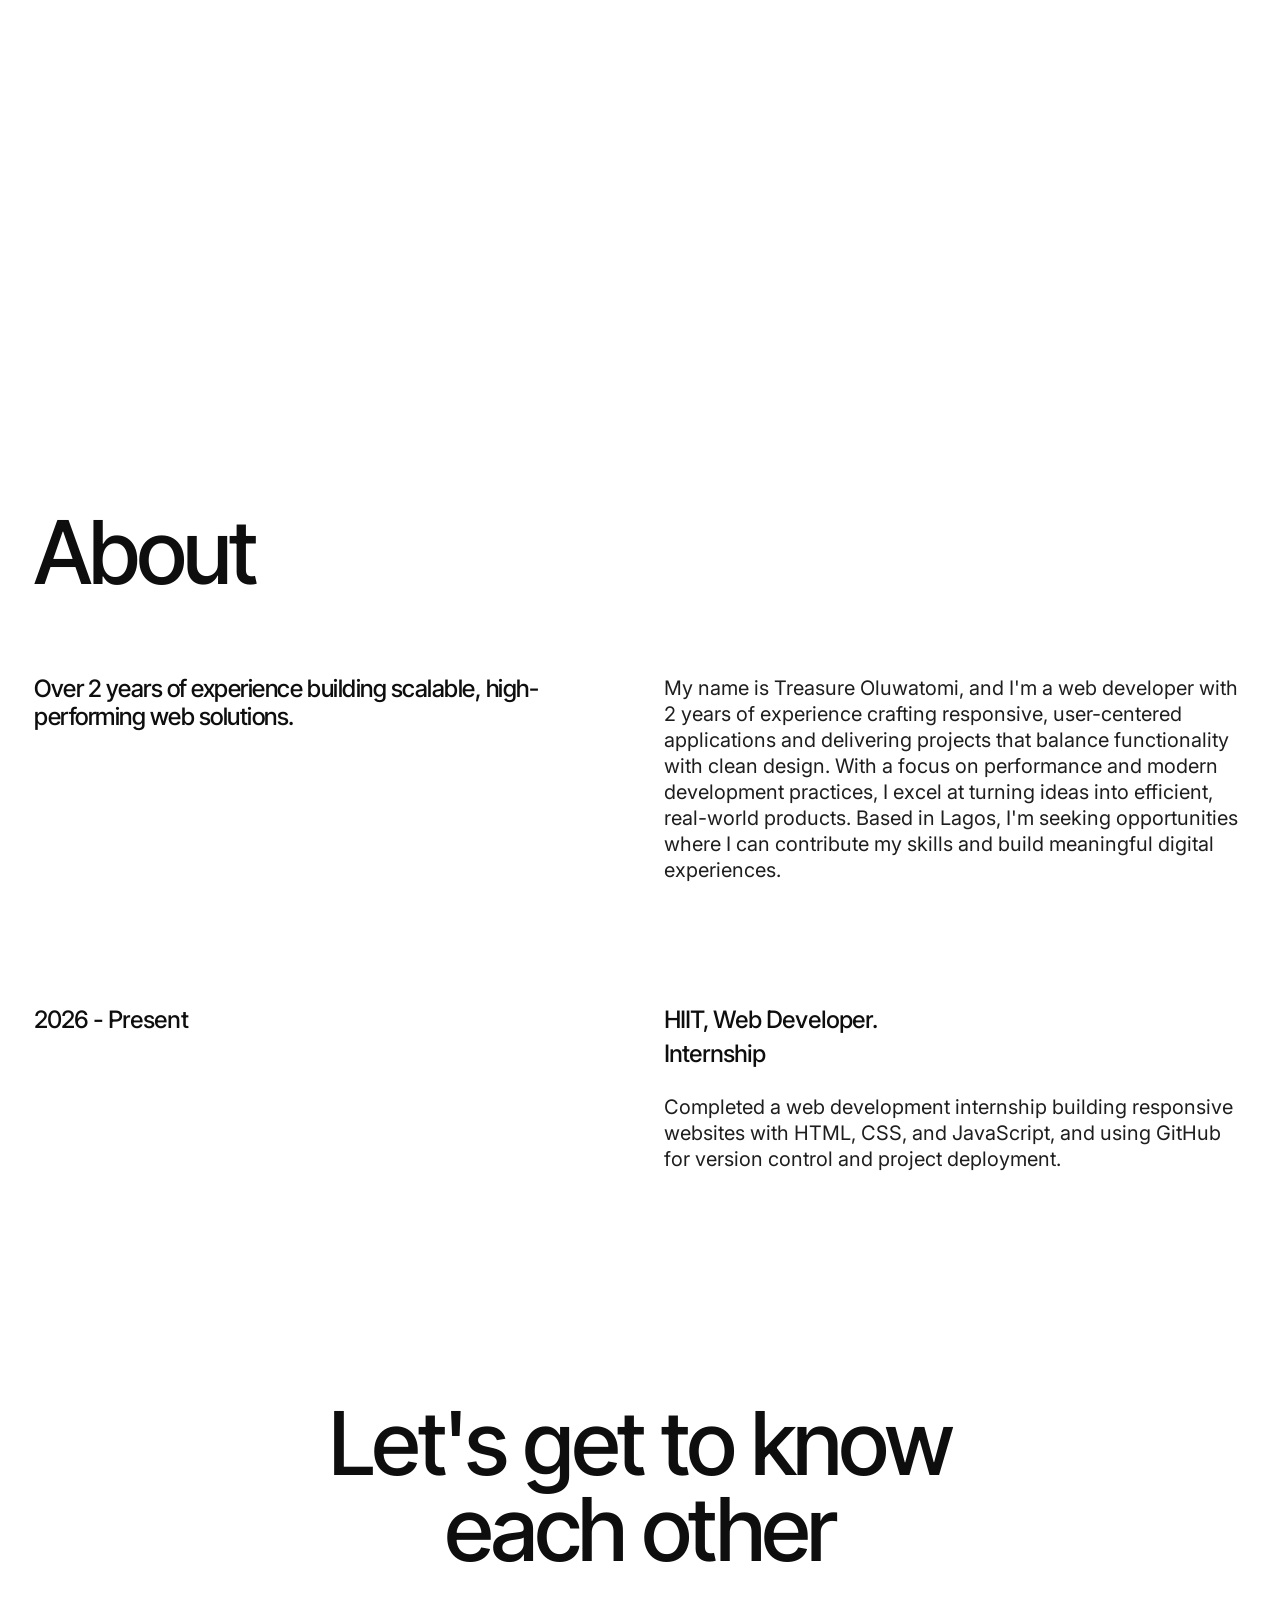
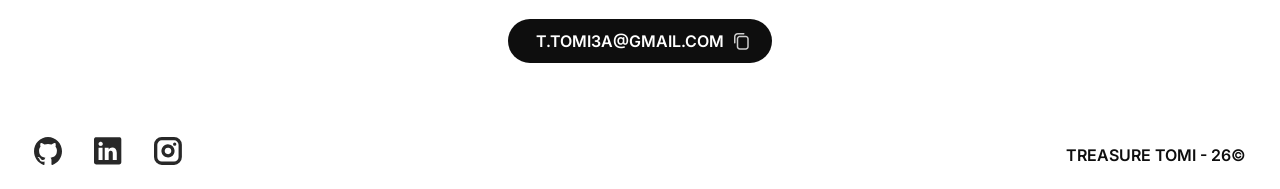
==== commit 3d6c9f44: "update" ====
--- a/index.html
+++ b/index.html
@@ -11,6 +11,12 @@
     <link
         href="https://fonts.googleapis.com/css2?family=Inter:ital,opsz,wght@0,14..32,100..900;1,14..32,100..900&display=swap"
         rel="stylesheet">
+
+    <link rel="preconnect" href="https://fonts.googleapis.com">
+    <link rel="preconnect" href="https://fonts.gstatic.com" crossorigin>
+    <link href="https://fonts.googleapis.com/css2?family=Inter+Tight:ital,wght@0,100..900;1,100..900&display=swap"
+        rel="stylesheet">
+
     <link rel="icon" type="image/png" href="./assests/this is it.png">
 
 </head>
@@ -35,7 +41,7 @@
         <div class="reveal normal">
             <button class="email-btn">
                 <span class="email-text">t.tomi3a@gmail.com</span>
-                <img src="./assests/svg1879207601_503.svg" alt="">
+                <img src="./assests/Icon (1).svg" alt="">
             </button>
         </div>
     </header>
@@ -44,18 +50,18 @@
     <section class="welcome-section" id="welcome">
         <div class="welcome-content">
             <div class="welcome-image reveal normal">
-                <img src="./assests/this is it.png" alt="Profile">
+                <img src="./assests/speia.png" alt="Profile">
             </div>
             <div class="welcome-text">
                 <h1 class="welcome-title reveal">UI/UX Designer</h1>
                 <p class="welcome-description reveal">
-                    Currently developing web experiences with emphasis on performance and clean design.<br>
+                    Currently leading the design & strategy of Crosby’s retail point-of-sale tool called “Encore.”<br>
                     <br>
-                    In my spare time, I explore new tools and build personal projects.
+                    In my spare time, I build Framer templates and run an online store
                 </p>
                 <button class="email-btn-hero reveal">
                     <span class="email-text">t.tomi3a@gmail.com</span>
-                    <img src="./assests/svg1879207601_503.svg" alt="">
+                    <img src="./assests/Icon (1).svg" alt="">
                 </button>
             </div>
 
@@ -88,6 +94,7 @@
     <!-- My Work Section -->
     <section class="work-section" id="work">
         <div class="work-header">
+            <h1 class="reveal">Featured work</h1>
             <img class="fwork reveal normal" src="./assests/Featured work (9).svg" alt="">
             <img class="fwork2" src="./assests/Featured work (10).svg" alt="">
             <p class="scroll-hint reveal normal">(SCROLL TO EXPLORE)</p>
@@ -160,7 +167,7 @@
             <div class="footer-email reveal">
                 <button class="email-btn-footer">
                     <span class="email-text">t.tomi3a@gmail.com</span>
-                    <img src="./assests/svg1879207601_503.svg" alt="">
+                    <img src="./assests/Icon (1).svg" alt="">
                 </button>
             </div>
         </div>
--- a/styles.css
+++ b/styles.css
@@ -9,8 +9,13 @@
 }
 
 body {
-    font-family: 'Inter';
-    background-color: #000000;
+    /*font-family: 'Inter';*/
+    font-family: "Inter Tight", sans-serif;
+    font-optical-sizing: auto;
+    font-weight: weight;
+    font-style: normal;
+    /*background-color: #000000;*/
+    background-color: #FFF;
     color: white;
     overflow-x: hidden;
 }
@@ -23,8 +28,9 @@
     right: 0;
     bottom: 0;
     height: 76px;
-    background: rgba(5, 5, 5, 0.02);
-    backdrop-filter: blur(20px);
+    /*background: rgba(5, 5, 5, 0.02);*/
+    background: rgba(255, 255, 255, 0.8);
+    backdrop-filter: blur(15px);
     z-index: 10000;
     display: flex;
     align-items: center;
@@ -39,7 +45,7 @@
     display: flex;
     justify-content: space-between;
     align-items: center;
-    padding: 0 48px 0 34px;
+    padding: 0 50px 0 34px;
 }
 
 .left-header {
@@ -49,12 +55,13 @@
 }
 
 .logo {
-    color: #ffffff;
+    /*color: #ffffff;*/
+    color: #0E0E0E;
     font-family: 'Inter';
     font-size: 16px;
     font-style: normal;
     font-weight: 600;
-    line-height: normal;
+    line-height: 19px;
     text-transform: uppercase;
     cursor: pointer;
     text-decoration: none;
@@ -66,25 +73,26 @@
 }
 
 .logo-link:active {
-    opacity: 0.7;
+    color: #6d6d6d;
 }
 
 .nav {
     display: flex;
     align-items: center;
-    gap: 48px;
+    gap: 34px;
 }
 
 .nav-link {
     text-decoration: none;
     transition: opacity 0.3s ease;
-    color: #ffffff;
+    /*color: #ffffff;*/
+    color: #0E0E0E;
     text-align: center;
     font-family: 'Inter';
     font-size: 16px;
     font-style: normal;
     font-weight: 600;
-    line-height: normal;
+    line-height: 19px;
     text-transform: uppercase;
 }
 
@@ -107,15 +115,17 @@
 }
 
 .nav-link.reveal.normal:active {
-    opacity: 0.7;
+    color: #6d6d6d;
 }
 
 
 .email-btn {
-    background: white;
-    color: black;
+    /*background: white;*/
+    background: #0E0E0E;
+    /*color: black;*/
+    color: #FFF;
     border: none;
-    padding: 10px 21px 10px 0px;
+    padding: 12px 21px 12px 0px;
     border-radius: 120px;
     font-size: 16px;
     font-weight: 600;
@@ -127,7 +137,7 @@
     gap: 8px;
     cursor: pointer;
     transition: opacity 0.3s ease;
-    width: 260px;
+    width: 264px;
     position: relative;
     margin-right: 34px;
 }
@@ -139,10 +149,10 @@
 
 
 .email-btn-hero {
-    background: rgb(255, 255, 255);
-    color: black;
+    background: #0E0E0E;
+    color: white;
     border: none;
-    padding: 10px 21px 10px 0px;
+    padding: 12px 21px 12px 0px;
     border-radius: 120px;
     font-size: 16px;
     font-weight: 600;
@@ -154,7 +164,7 @@
     gap: 8px;
     cursor: pointer;
     transition: opacity 0.3s ease;
-    width: 260px;
+    width: 264px;
     margin-top: -12px;
     display: none;
     position: relative;
@@ -167,10 +177,10 @@
 
 
 .email-btn-footer {
-    background: rgb(255, 255, 255);
-    color: black;
+    background: #0E0E0E;
+    color: white;
     border: none;
-    padding: 10px 21px 10px 0px;
+    padding: 12px 21px 12px 0px;
     border-radius: 120px;
     font-size: 16px;
     font-weight: 600;
@@ -182,7 +192,7 @@
     gap: 8px;
     cursor: pointer;
     transition: opacity 0.3s ease;
-    width: 260px;
+    width: 264px;
     position: relative;
 }
 
@@ -265,13 +275,17 @@
 }
 
 .welcome-title {
-    color: #ffffff;
-    font-family: 'Inter';
-    font-size: 85.6px;
+    /*color: #ffffff;*/
+    color: #0E0E0E;
+    font-family: 'Inter Tight';
+    font-size: 88px;
     font-style: normal;
     font-weight: 500;
     line-height: 86px;
     width: 416px;
+    letter-spacing: -.03em;
+    text-decoration: none;
+    text-transform: none;
 }
 
 .welcome-title span {
@@ -279,13 +293,25 @@
 }
 
 .welcome-description {
-    color: #AEAEAE;
+    /*color: #AEAEAE;*/
+    /*color: #0E0E0E;
     font-family: 'Inter';
     font-size: 20px;
     font-style: normal;
+    font-weight: 525;
+    line-height: 24px;
+    width: 413px;
+    letter-spacing: 0.81px;*/
+    font-family: "Inter", sans-serif;
+    font-size: 20px;
     font-weight: 500;
     line-height: 24px;
-    width: 393px;
+    letter-spacing: 0;
+    text-align: start;
+    color: #0e0e0e;
+    text-decoration: none;
+    text-transform: none;
+    width: 413px;
 }
 
 .welcome-image {
@@ -300,7 +326,7 @@
 }
 
 .welcome-image img {
-    width:250px;
+    width: 250px;
     /*aspect-ratio: 1/1;*/
 
     margin-top: 0;
@@ -317,7 +343,7 @@
     width: 100%;
     overflow: hidden;
     margin: 0px auto 0px;
-    padding: 0px 16px 0px 16px;
+    padding: 0px 0px 0px 0px;
 }
 
 .video-container {
@@ -326,6 +352,7 @@
     height: 495px;
     overflow: hidden;
     border-radius: 24px;
+    margin: 0 auto;
 }
 
 .video-container video,
@@ -367,13 +394,28 @@
 
 .work-header {
     text-align: center;
-    padding: 210px 48px 0px 48px;
+    padding: 210px 0px 0px 0px;
     position: sticky;
     top: 0;
 }
 
 .work-header img {
     width: 100%;
+    display: none;
+}
+
+.work-header h1 {
+    color: #0E0E0E;
+    font-family: 'Inter Tight';
+    font-size: 15.7vw;
+    font-style: normal;
+    font-weight: 500;
+    letter-spacing: -.03em;
+    line-height: 100%;
+    text-align: center;
+    text-decoration: none;
+    text-transform: none;
+
 }
 
 .fwork2 {
@@ -382,7 +424,7 @@
 
 .scroll-hint {
     margin-top: 81px;
-    color: #AEAEAE;
+    color: #6D6D6D;
     font-family: 'Inter';
     font-size: 20px;
     font-style: normal;
@@ -409,16 +451,19 @@
     margin-top: 2px;
     width: 24px;
     height: 24px;
+    filter: brightness(0) saturate(100%);
 }
 
 .work-info h3 {
-    color: #ffffff;
-    font-family: 'Inter';
-    font-size: 22px;
+    color: #0E0E0E;
+    font-family: 'Inter Tight';
+    font-size: 24px;
     font-style: normal;
     font-weight: 500;
-    line-height: normal;
-    letter-spacing: 0px;
+    line-height: 28px;
+    letter-spacing: -0.02em;
+    text-decoration: none;
+    text-transform: none;
 }
 
 .work-item {
@@ -467,7 +512,7 @@
 /* About Section */
 .about-section {
     padding: 189px 34px 0px;
-    background: #000;
+    /*background: #000;*/
 }
 
 .about-container {
@@ -475,21 +520,24 @@
 }
 
 .about-title {
-    color: #ffffff;
-    font-family: Inter;
-    font-size: 81.8px;
-    font-style: normal;
-    font-weight: 450;
+    /*color: #ffffff;*/
+    color: #0E0E0E;
+    font-family: 'Inter Tight';
+    font-size: 88px;
+    font-style: normal;
+    font-weight: 500;
     line-height: 86px;
-    /*letter-spacing: -3.81px;*/
+    letter-spacing: -.03em;
     margin-bottom: 80px;
+    text-decoration: none;
+    text-transform: none;
 }
 
 .about-content {
     display: grid;
     grid-template-columns: 1fr 1fr;
     grid-template-rows: auto auto auto;
-    gap: 0 32px;
+    gap: 0 48px;
 }
 
 .about-left {
@@ -500,36 +548,45 @@
     grid-row: 1;
     grid-column: 1;
     margin: 0 0 0px 0;
-    color: #ffffff;
-    font-family: 'Inter';
-    font-size: 22px;
-    font-style: normal;
-    font-weight: 450;
-    line-height: 30px;
-    letter-spacing: 0px;
+    /*color: #ffffff;*/
+    color: #0E0E0E;
+    font-family: 'Inter Tight';
+    font-size: 24px;
+    font-style: normal;
+    font-weight: 500;
+    line-height: 28px;
+    letter-spacing: -.02em;
+    text-decoration: none;
+    text-transform: none;
 }
 
 .experience-title {
     grid-row: 2;
     grid-column: 1;
     margin: 0;
-    color: #ffffff;
+    /*color: #ffffff;*/
+    color: #0E0E0E;
     font-family: 'Inter';
     font-size: 24px;
     font-style: normal;
-    font-weight: 450;
-    line-height: 30px;
-    letter-spacing: 0px;
+    font-weight: 500;
+    line-height: 1.4em;
+    letter-spacing: -.04em;
+    text-decoration: none;
+    text-transform: none;
 }
 
 .experience-title-moblie {
-    color: #ffffff;
+    /*color: #ffffff;*/
+    color: #0E0E0E;
     font-family: 'Inter';
     font-size: 24px;
     font-style: normal;
-    font-weight: 450;
-    line-height: 30px;
-    letter-spacing: 0px;
+    font-weight: 500;
+    line-height: 1.4em;
+    letter-spacing: -.04em;
+    text-decoration: none;
+    text-transform: none;
     display: none;
 }
 
@@ -541,40 +598,51 @@
     grid-row: 1;
     grid-column: 2;
     margin: 0px 0 120px 0;
-    color: #AEAEAE;
+    /*color: #AEAEAE;*/
+    color: #1E1E1E;
     font-family: 'Inter';
     font-size: 20px;
     font-style: normal;
-    font-weight: 450;
+    font-weight: 400;
     line-height: 26px;
+    letter-spacing: 0px;
     flex-direction: column;
     justify-content: center;
     display: flex;
+    text-transform: none;
+    text-decoration: none;
 }
 
 .experience-role {
     grid-row: 2;
     grid-column: 2;
     margin: 0 0 24px 0;
-    color: #ffffff;
+    /*color: #ffffff;*/
+    color: #0E0E0E;
     font-family: 'Inter';
     font-size: 24px;
     font-style: normal;
-    font-weight: 450;
-    line-height: 30px;
-    letter-spacing: 0px;
+    font-weight: 500;
+    line-height: 1.4em;
+    letter-spacing: -.04em;
+    text-decoration: none;
+    text-transform: none;
 }
 
 .about-description {
     grid-row: 3;
     grid-column: 2;
     margin: 0;
-    color: #AEAEAE;
+    /*color: #AEAEAE;*/
+    color: #1E1E1E;
     font-family: 'Inter';
     font-size: 20px;
     font-style: normal;
-    font-weight: 450;
+    font-weight: 400;
     line-height: 26px;
+    letter-spacing: 0px;
+    text-decoration: none;
+    text-transform: none;
 }
 
 /* Footer */
@@ -590,14 +658,17 @@
 
 .footer-title {
     margin-bottom: 47px;
-    color: #ffffff;
+    /*color: #ffffff;*/
+    color: #0E0E0E;
     text-align: center;
-    font-family: 'Inter';
-    font-size: 83.7px;
+    font-family: 'Inter Tight';
+    font-size: 88px;
     font-style: normal;
     font-weight: 500;
-    line-height: 87px;
-    letter-spacing: 0px;
+    line-height: 86px;
+    letter-spacing: -2.64px;
+    text-decoration: none;
+    text-transform: none;
 }
 
 .footer-email {
@@ -635,8 +706,8 @@
 
 
 .social-link:active {
-    filter: brightness(0) invert(1);
-    opacity: 0.5;
+
+    opacity: 0.01;
 }
 
 .social-link img {
@@ -650,16 +721,18 @@
     position: absolute;
     bottom: 24px;
     right: 34px;
-    color: #AEAEAE;
-    font-family: Inter;
+    color: #0E0E0E;
+    font-family: 'Inter';
     font-size: 16px;
     font-style: normal;
     font-weight: 600;
-    line-height: normal;
+    line-height: 19px;
+    letter-spacing: 0px;
     text-decoration: none;
-}
-
-/*Mouse Indicator*/
+    text-transform: none;
+}
+
+/*Mouse Indicator -Optional*/
 .mouse {
     margin: 46px auto 46px;
     width: 25px;
@@ -882,8 +955,8 @@
     }
 
     .work-header {
-        padding-left: 16px;
-        padding-right: 16px;
+        padding-left: 0px;
+        padding-right: 0px;
         padding-top: 340px;
     }
 
@@ -1167,12 +1240,12 @@
 
 @media (hover: hover) and (pointer: fine) {
     .social-link:hover {
-        filter: brightness(0) invert(1);
+        opacity: 0.7;
         transition: filter 0.8s ease;
     }
 
     .nav-link.reveal.normal:hover {
-        opacity: 0.7;
+        color: #6d6d6d;
     }
 
     .nav-link-contact:hover {
@@ -1200,9 +1273,6 @@
     .welcome-image img {
         /*You can increase if using longer roles(HERO TITLE)*/
         width: 308px;
-       
-
-
     }
 
     .welcome-image {
@@ -1240,7 +1310,7 @@
 
     .about-left h3 {
         font-size: 26px;
-        line-height: 38px;
+        line-height: 30px;
         padding-right: 120px;
     }
 
@@ -1327,25 +1397,7 @@
 
     .work-item.work-item-3 {
         margin: 360px auto 593px 234px;
-
-    }
-
-    .social-link {
-        width: 40px;
-        height: 40px;
-    }
-
-    .social-link img {
-        width: 40px;
-        height: 40px;
-    }
-
-    .social-links {
-        gap: 45px;
-    }
-
-
-
+    }
 }
 
 
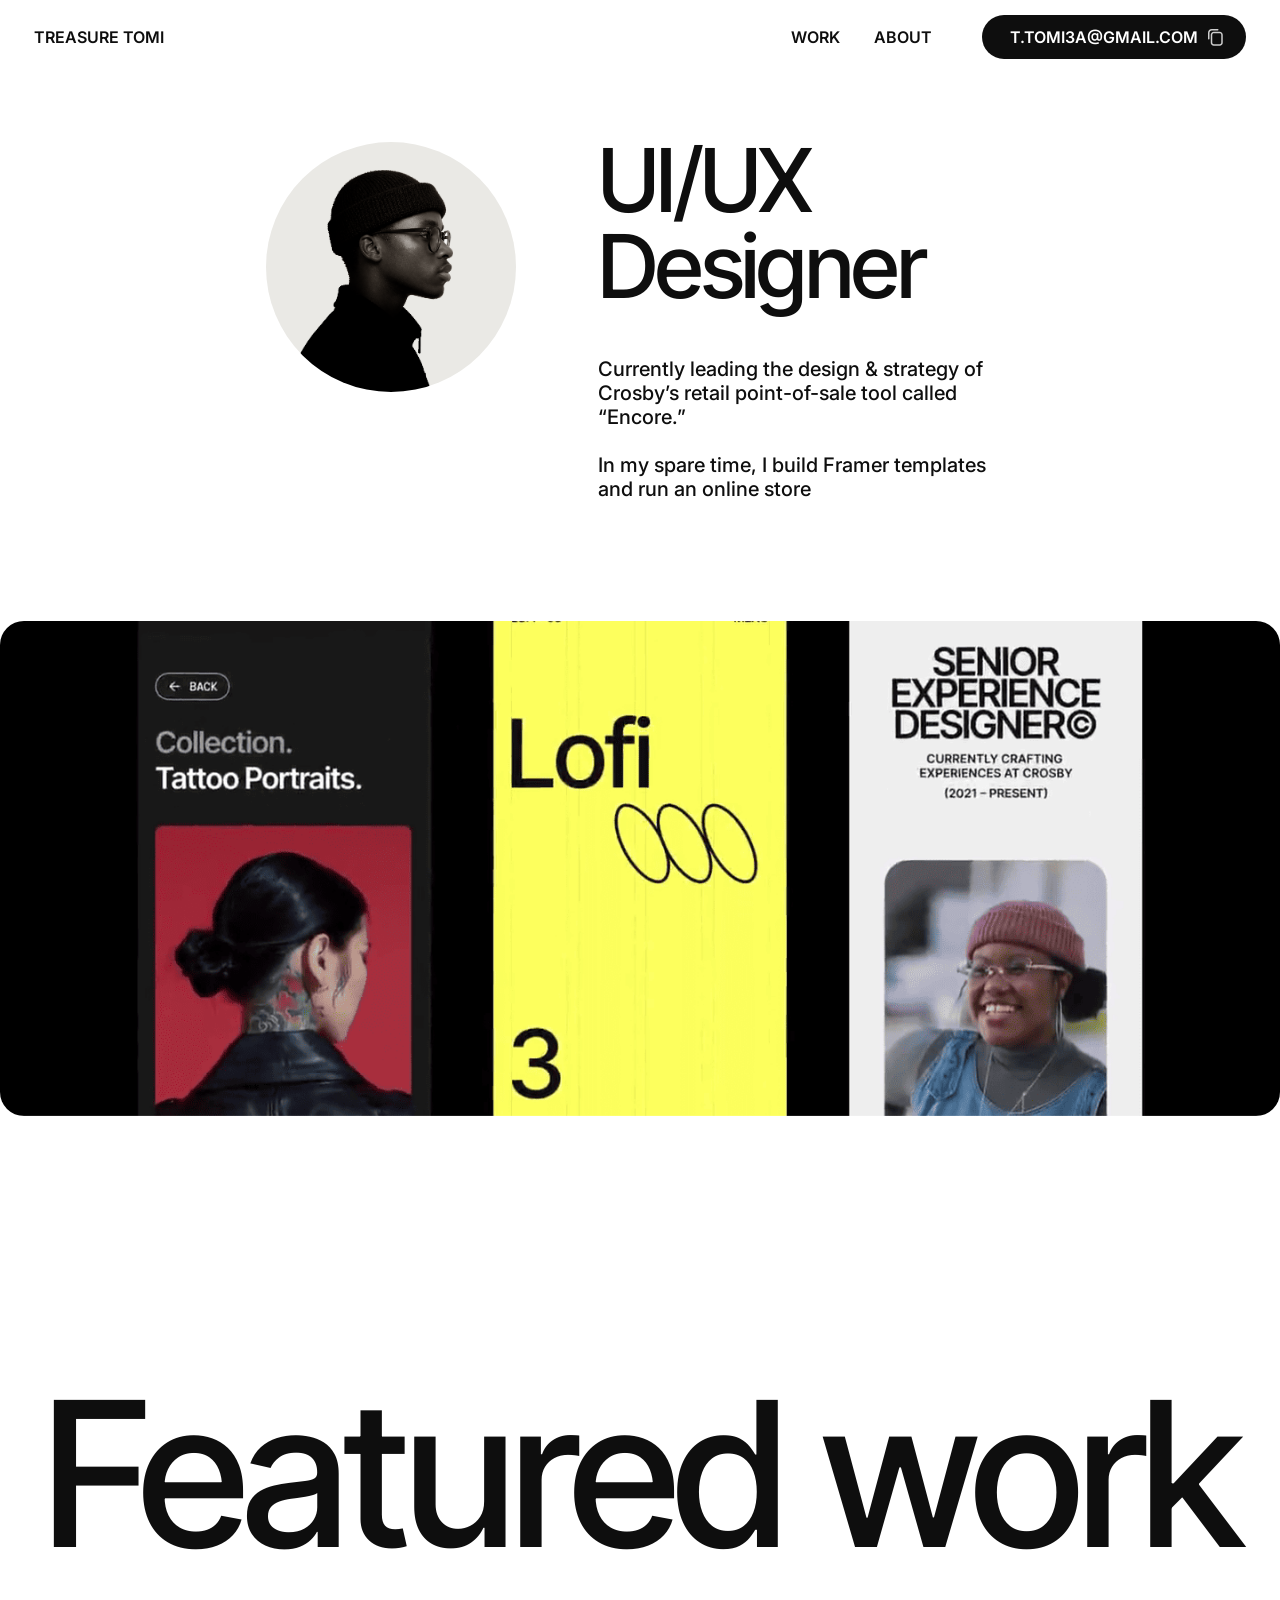
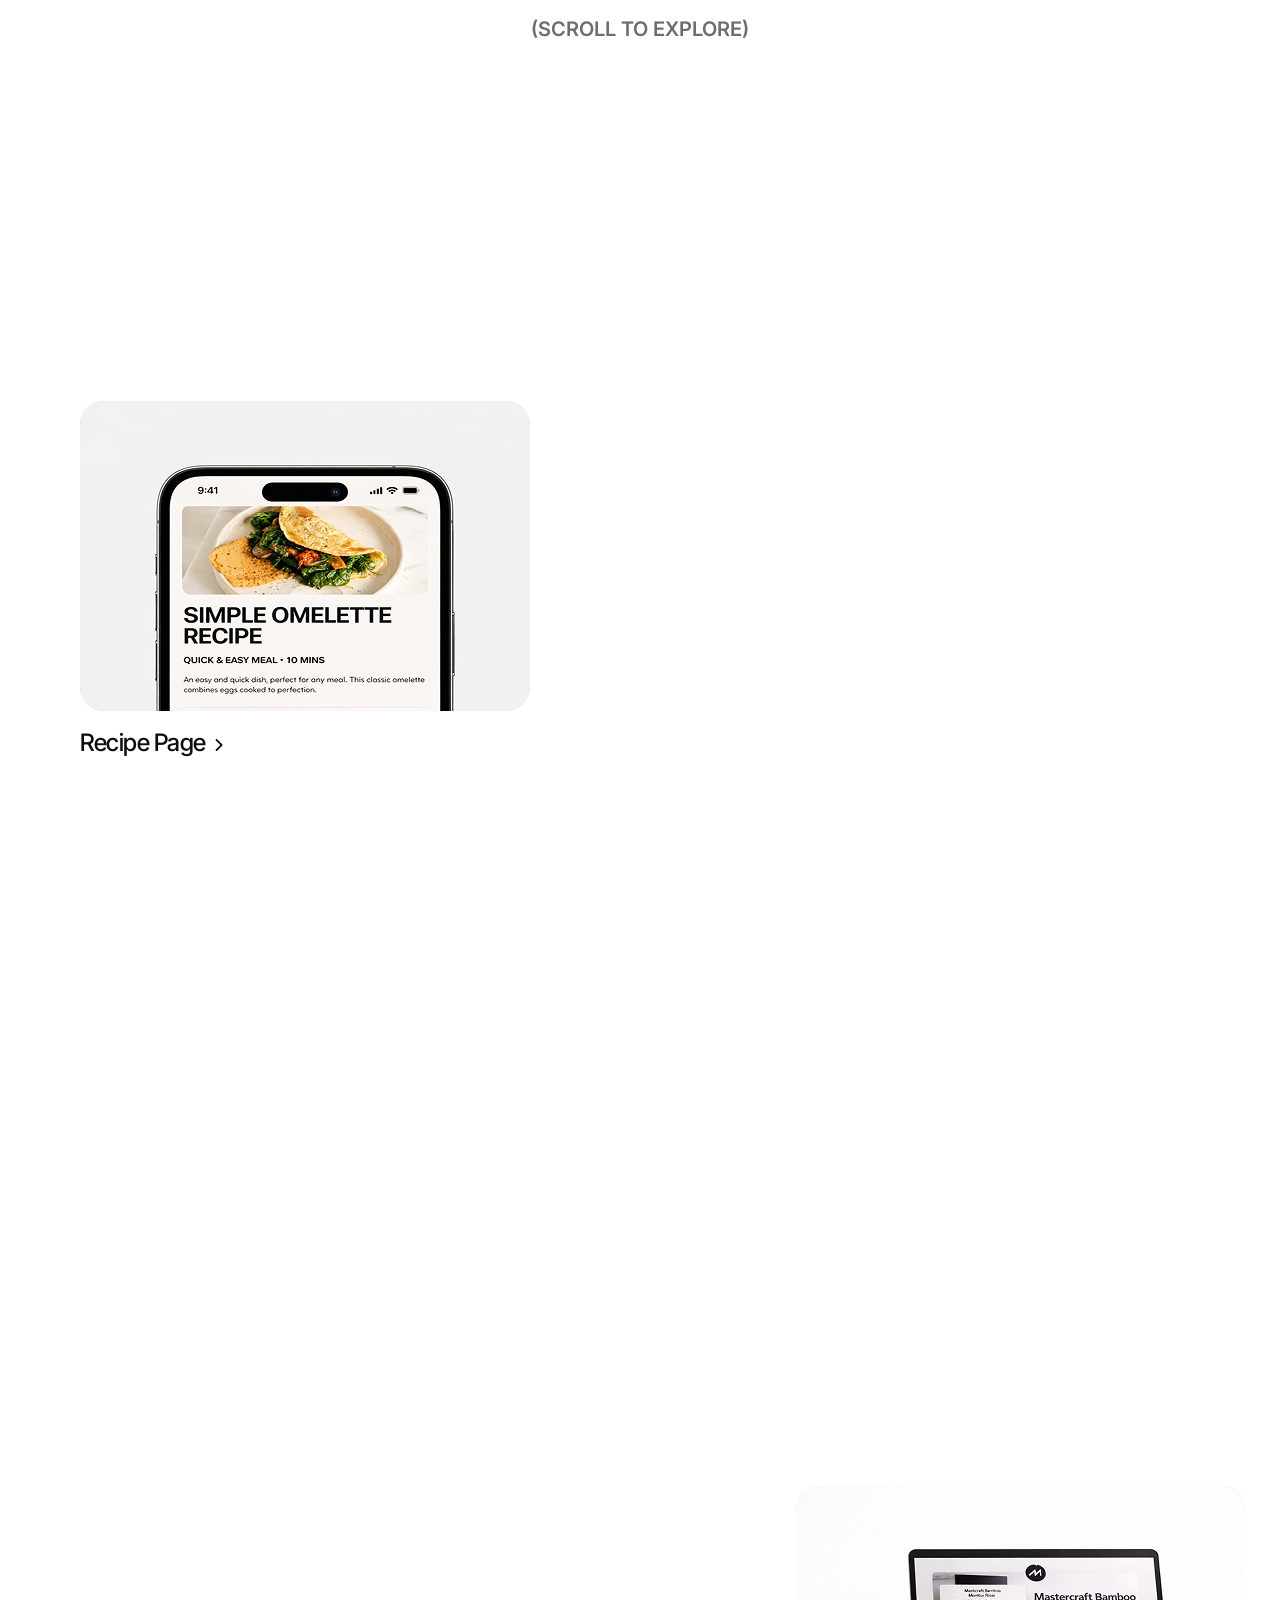
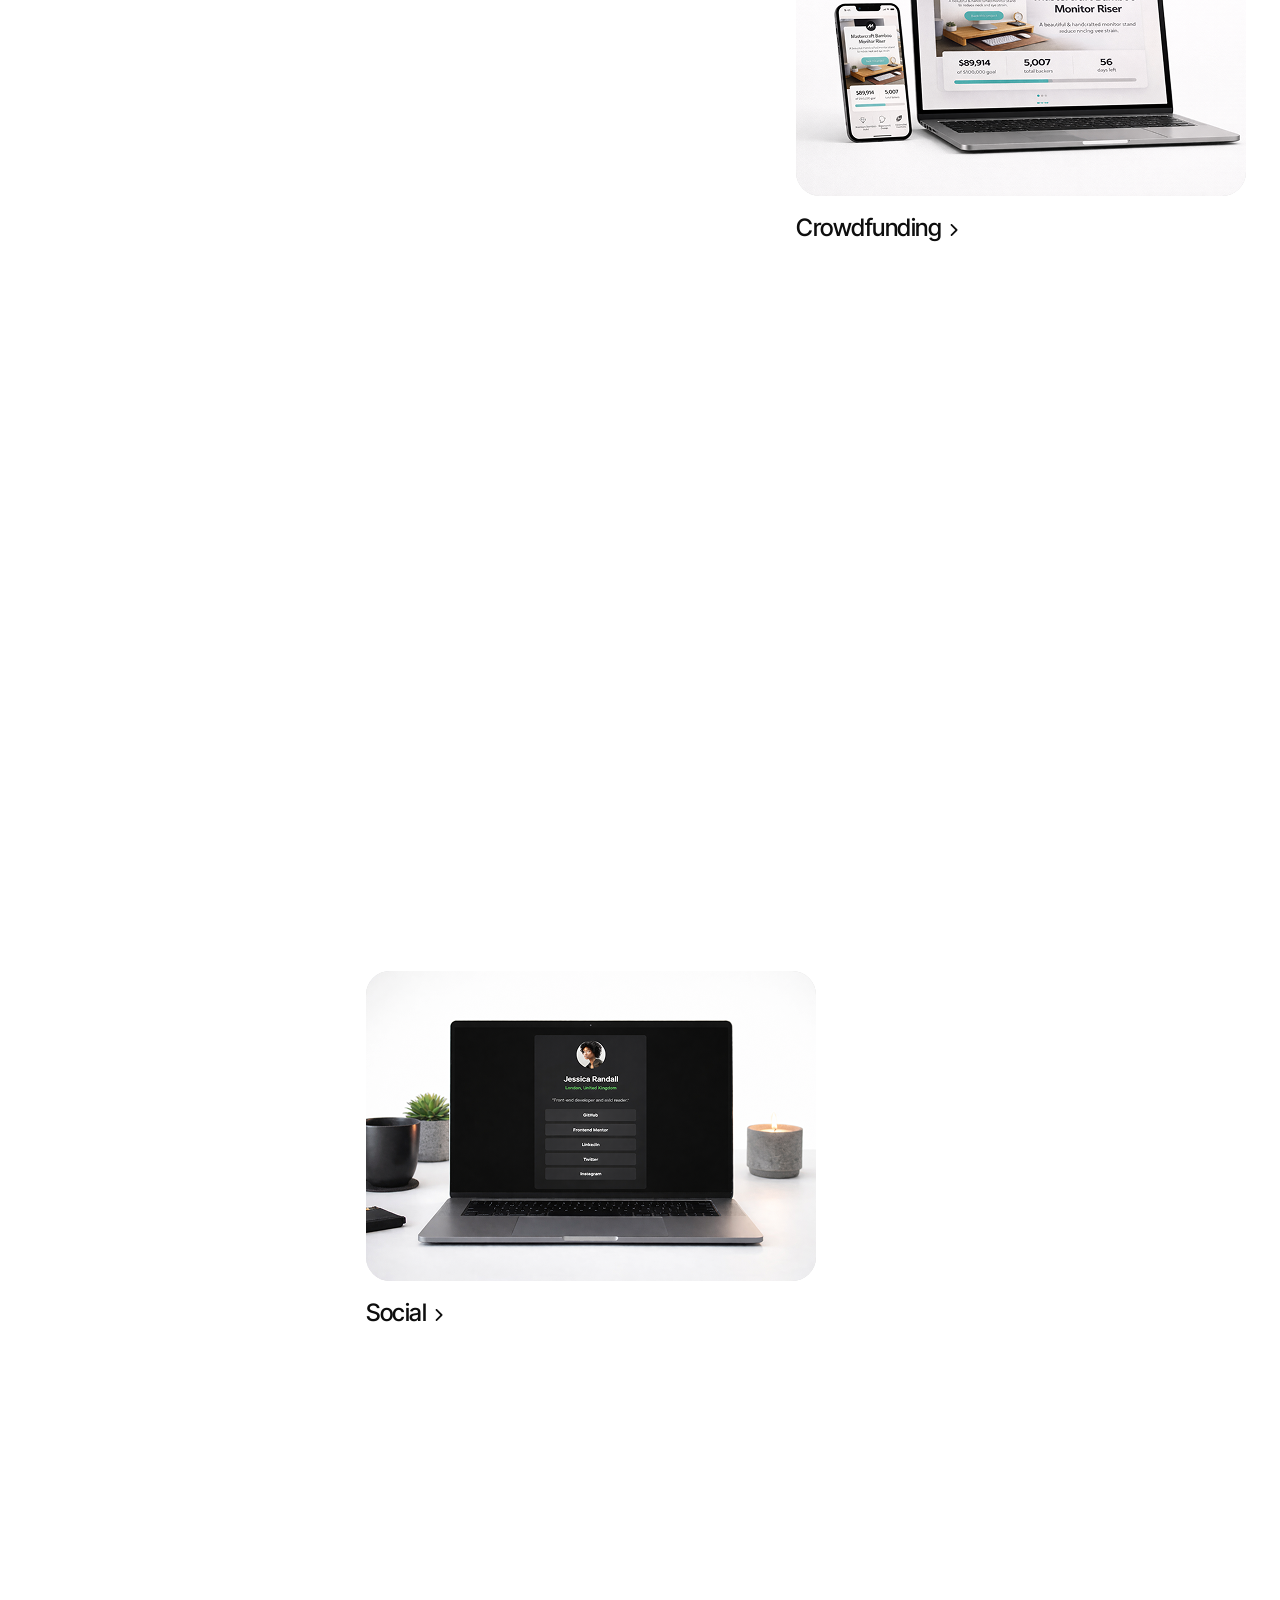
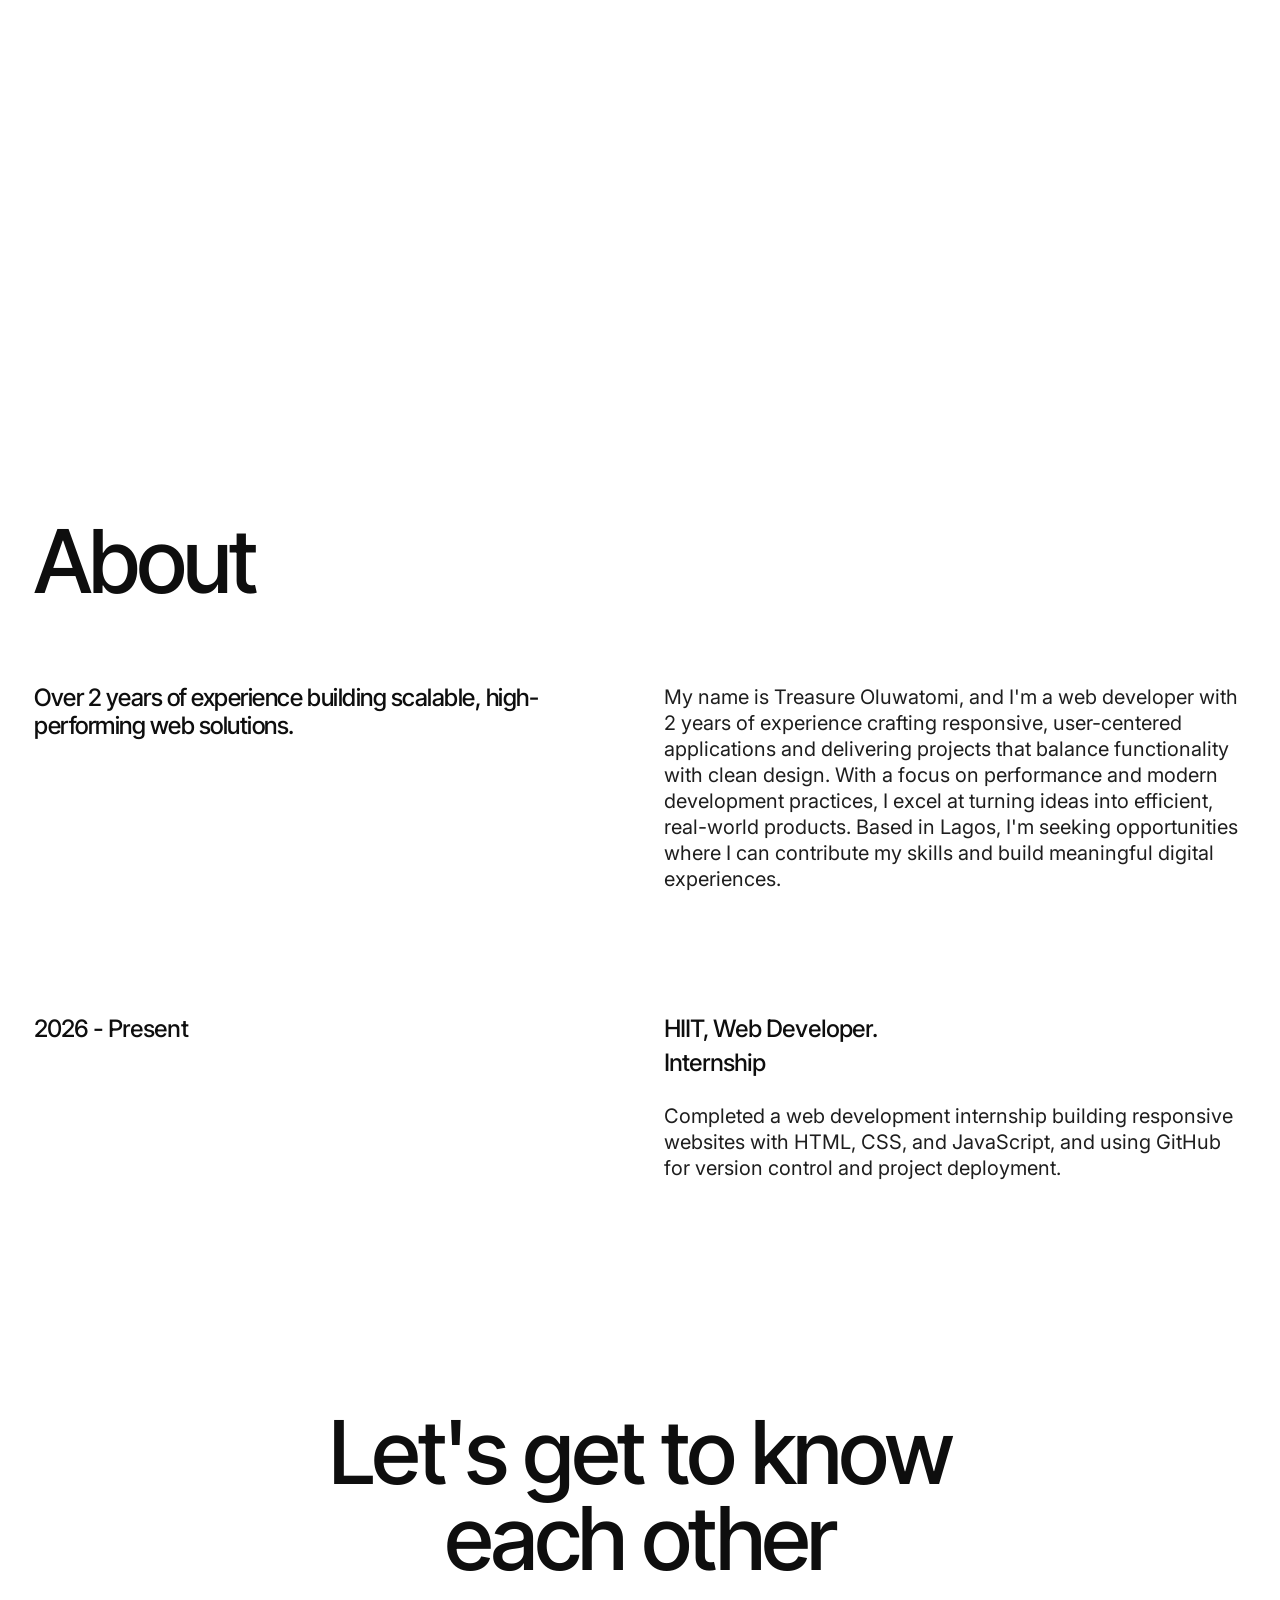
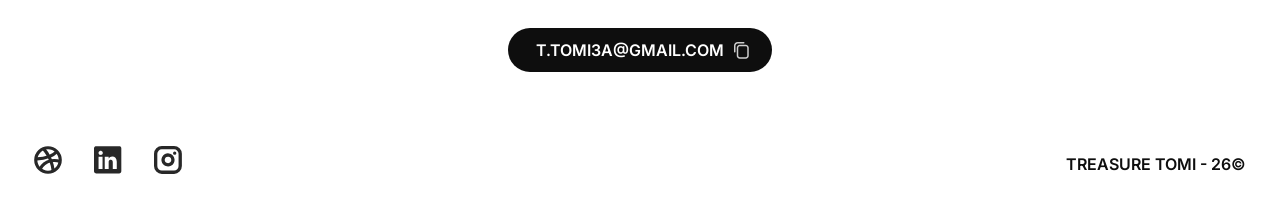
==== commit aef7f214: "update" ====
--- a/index.html
+++ b/index.html
@@ -105,7 +105,7 @@
                 <div class="work-image"><img src="./assests/Omellete (2).png" alt=""></div>
                 <div class="work-info">
                     <h3>Recipe Page</h3>
-                    <img src="assests/Nav left.svg" alt="">
+                    <img src="assests/SVG (2).svg" alt="">
                 </div>
             </div>
 
@@ -114,7 +114,7 @@
                 <div class="work-image"><img src="./assests/crowdfunding.png" alt=""></div>
                 <div class="work-info">
                     <h3>Crowdfunding</h3>
-                    <img src="assests/Nav left.svg" alt="">
+                    <img src="assests/SVG (2).svg" alt="">
                 </div>
             </div>
 
@@ -123,7 +123,7 @@
                 <div class="work-image"><img src="./assests/Social 1.png" alt=""></div>
                 <div class="work-info">
                     <h3>Social</h3>
-                    <img src="assests/Nav left.svg" alt="">
+                    <img src="assests/SVG (2).svg" alt="">
 
                 </div>
             </div>
@@ -173,15 +173,15 @@
         </div>
 
         <div class="social-links reveal" id="contact">
-            <a href="https://github.com/adebisitreasure" target="_blank" class="social-link instagram"
-                aria-label="Instagram">
-                <img src="./assests/github-2.svg" alt="github">
+            <a href="https://dribbble.com/adebisi-treasure" target="_blank" class="social-link dribble"
+                aria-label="dribble">
+                <img src="./assests/dribble-svgrepo-com.svg" alt="dribble">
             </a>
             <a href="https://www.linkedin.com/in/treasure-adebisi-5b207a371" target="_blank"
-                class="social-link whatsapp" aria-label="LinkedIn">
+                class="social-link linkedin" aria-label="LinkedIn">
                 <img src="./assests/linkedin-svgrepo-com (1) 2 (2).svg" alt="LinkedIn">
             </a>
-            <a href="https://www.instagram.com/treasure.adebisi.o/" target="_blank" class="social-link linkedin"
+            <a href="https://www.instagram.com/treasure.adebisi.o/" target="_blank" class="social-link insta"
                 aria-label="Instagram">
                 <img src="./assests/Icon.svg" alt="instagram">
             </a>
--- a/styles.css
+++ b/styles.css
@@ -36,7 +36,7 @@
     align-items: center;
     border: none;
     width: 100%;
-
+margin-top: -1px;
     justify-content: space-between;
 }
 
@@ -302,11 +302,11 @@
     line-height: 24px;
     width: 413px;
     letter-spacing: 0.81px;*/
-    font-family: "Inter", sans-serif;
+    font-family: 'Inter';
     font-size: 20px;
     font-weight: 500;
     line-height: 24px;
-    letter-spacing: 0;
+    letter-spacing: 0px;
     text-align: start;
     color: #0e0e0e;
     text-decoration: none;
@@ -394,7 +394,8 @@
 
 .work-header {
     text-align: center;
-    padding: 210px 0px 0px 0px;
+    padding: 0px 0px 0px 0px;
+    padding-top: 28.5vh;
     position: sticky;
     top: 0;
 }
@@ -407,7 +408,7 @@
 .work-header h1 {
     color: #0E0E0E;
     font-family: 'Inter Tight';
-    font-size: 15.7vw;
+    font-size: 15.8vw;
     font-style: normal;
     font-weight: 500;
     letter-spacing: -.03em;
@@ -423,7 +424,7 @@
 }
 
 .scroll-hint {
-    margin-top: 81px;
+    margin-top: 42px;
     color: #6D6D6D;
     font-family: 'Inter';
     font-size: 20px;
@@ -443,15 +444,15 @@
 .work-info {
     display: flex;
     align-items: center;
-    gap: 2px;
+    gap: 0px;
     cursor: pointer;
 }
 
 .work-info img {
-    margin-top: 2px;
+    margin-top: 4px;
     width: 24px;
     height: 24px;
-    filter: brightness(0) saturate(100%);
+   
 }
 
 .work-info h3 {
@@ -896,24 +897,27 @@
     }
 
     .welcome-title {
-        font-size: 63px;
-        line-height: 63px;
+        font-size: 64px;
+        line-height: 60px;
         margin-top: 10px;
     }
 
     .about-title {
-        font-size: 63px;
-        line-height: 63px;
+        font-size: 64px;
+        line-height: 60px;
         margin-bottom: 47px;
     }
 
     .welcome-content {
         display: grid;
         grid-template-columns: 1fr;
-        margin-left: 16px;
+        margin-left: 0px;
         margin-top: 100px;
         margin-right: 0px;
         gap: 24px;
+    }
+    .welcome-section{
+        padding-left: 16px;
     }
 
     .welcome-text {
@@ -978,7 +982,7 @@
     }
 
     .scroll-hint {
-        font-size: 15.5px;
+        font-size: 16px;
         margin-top: 40.63px;
     }
 
@@ -1009,7 +1013,7 @@
     }
 
     .social-links {
-        gap: 45px;
+        gap: 32px;
         position: relative;
         margin-top: 87px;
         left: 0;
@@ -1031,11 +1035,11 @@
     .experience-title-moblie {
         display: block;
         margin-bottom: 32px;
-        font-size: 22.3px;
+        font-size: 24px;
     }
 
     .experience-role {
-        font-size: 22.3px;
+        font-size: 24px;
         margin-bottom: 16px;
     }
 
@@ -1045,16 +1049,16 @@
     }
 
     .about-left h3 {
-        font-size: 22.3px;
+        font-size: 24px;
 
     }
 
 
 
     .footer-title {
-        font-size: 63px;
-        line-height: 63px;
-        width: 300px;
+        font-size: 64px;
+        line-height: 60px;
+        width: 280px;
 
     }
 
@@ -1091,12 +1095,12 @@
     }
 }
 
-@media (max-width: 698px) {
+@media (max-width: 680px) {
 
     .welcome-description {
         width: 100%;
         word-break: break-all;
-        padding-right: 20px;
+        padding-right: 0px;
     }
 }
 
@@ -1121,6 +1125,9 @@
     .work-header img {
         display: none;
     }
+    .work-header h1{
+        display: none;
+    }
 
     .work-header {
         padding-top: 320px;
@@ -1142,18 +1149,13 @@
         padding-right: 0px;
     }
 
-    .email-btn-footer {
-        display: none;
-    }
 
     .welcome-title {
         width: 321px;
     }
 
     .social-links {
-        gap: 32px;
         position: relative;
-        margin-top: 0px;
         left: 0;
         right: 0;
         margin-left: auto;
@@ -1173,13 +1175,6 @@
         /*filter: brightness(0) invert(1);*/
     }
 
-
-
-    .social-link:active {
-        filter: brightness(0) invert(1);
-        opacity: 0.5;
-    }
-
     .social-link img {
         width: 28px;
         height: 28px;
@@ -1187,7 +1182,7 @@
     }
 
     .footer-credit {
-        font-size: 14px;
+        font-size: 16px;
     }
 
     /*.footer-credit {
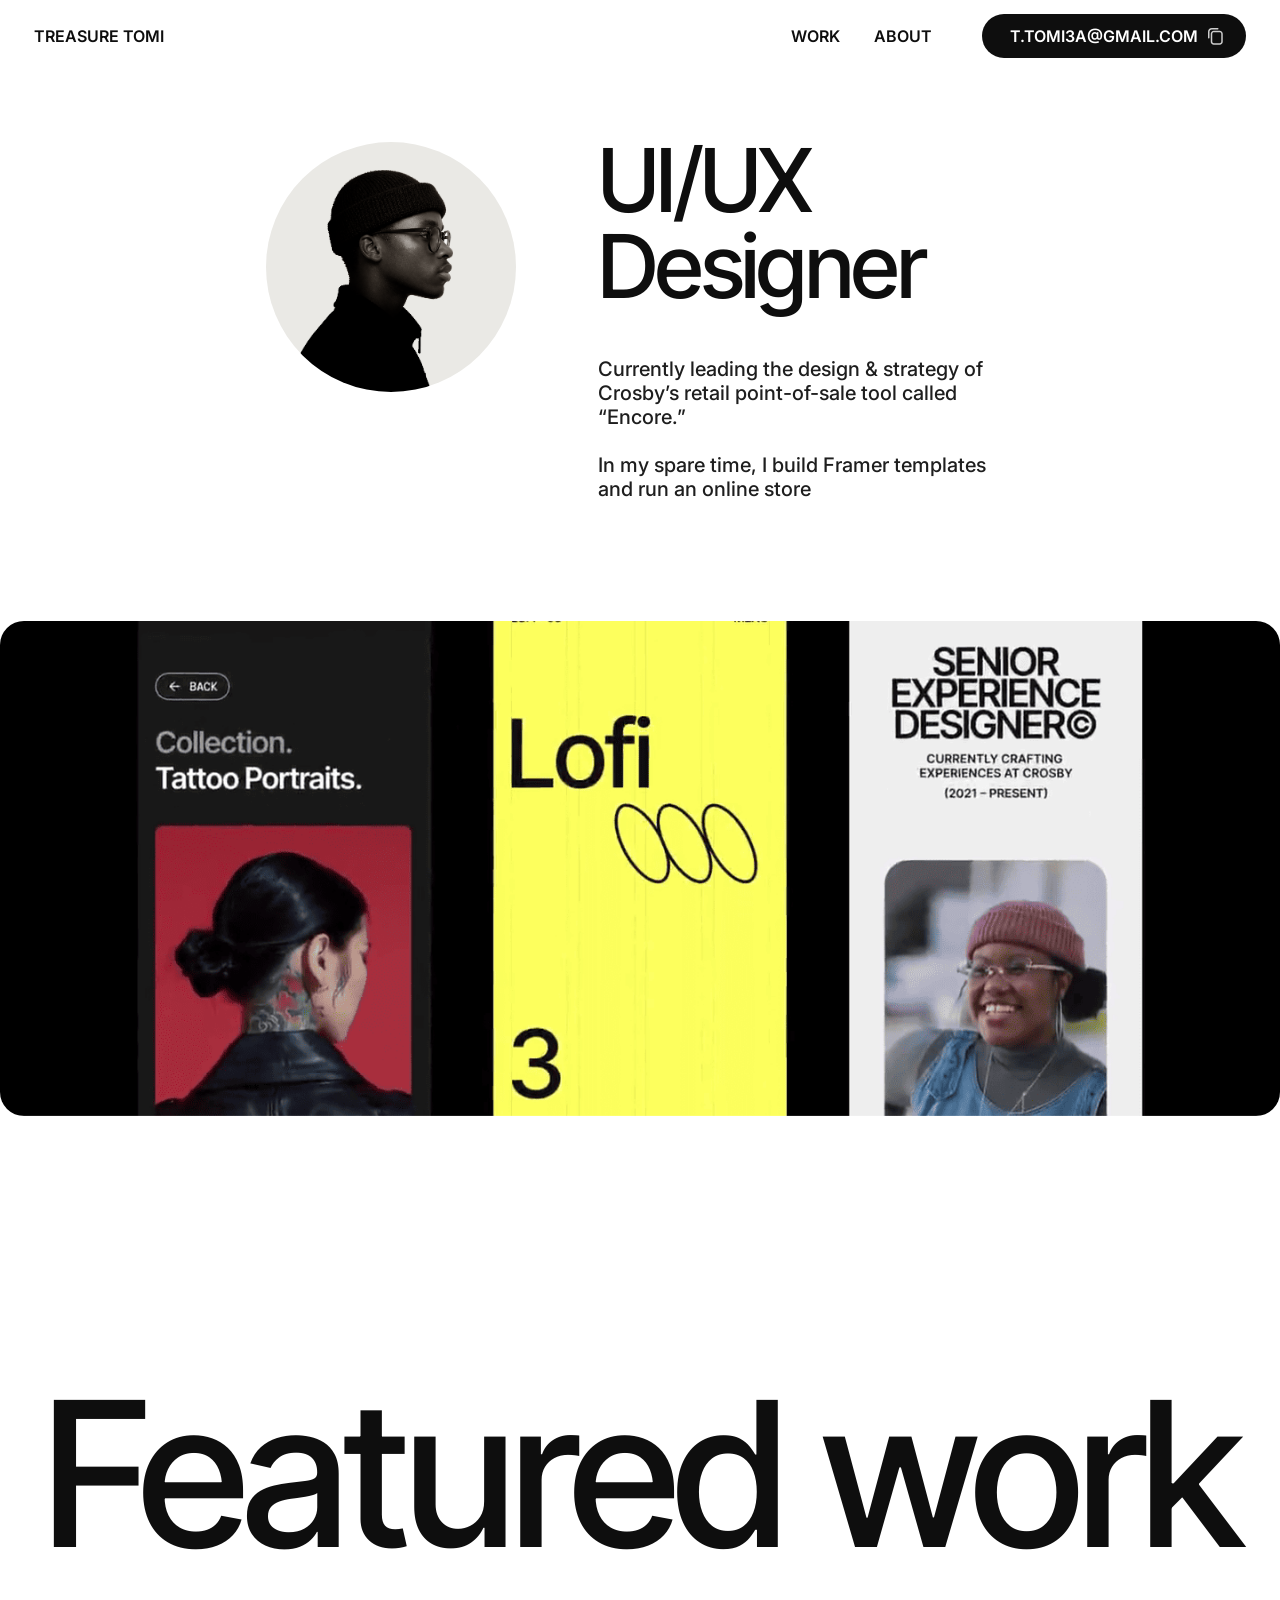
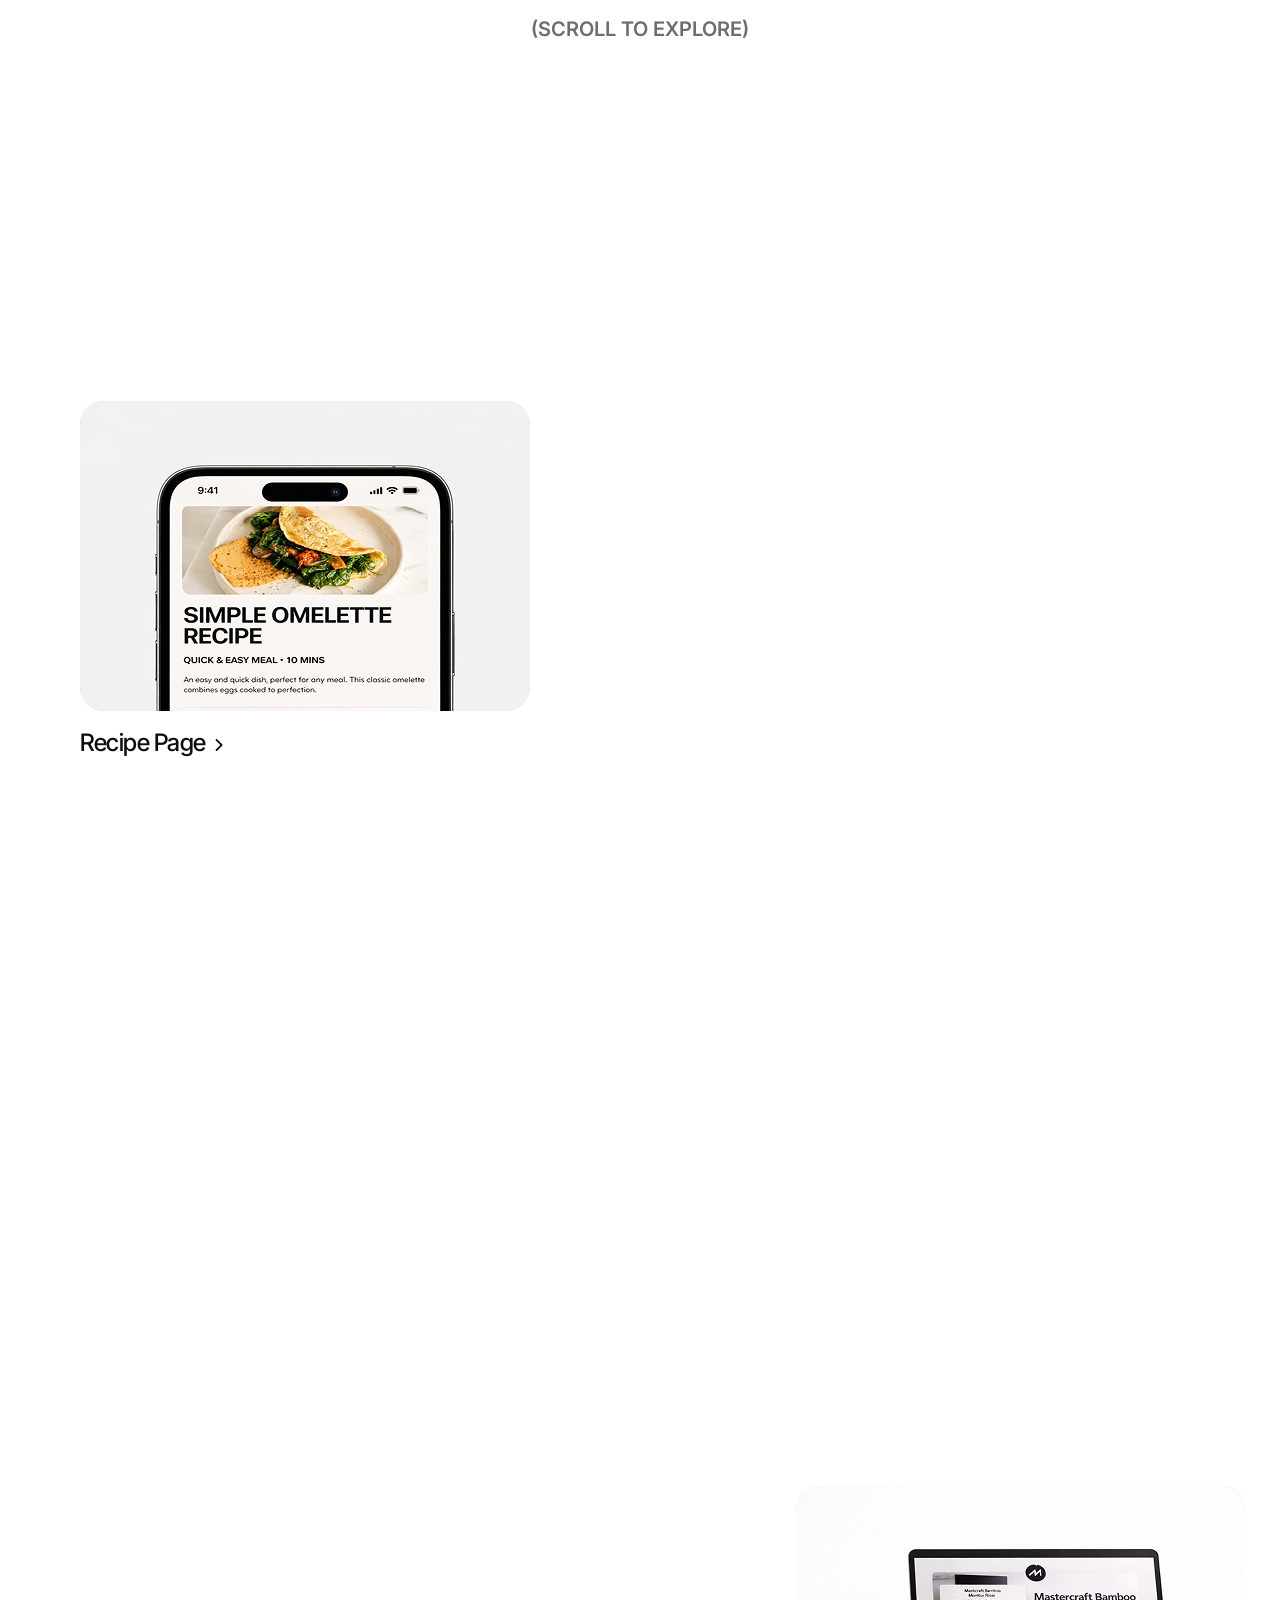
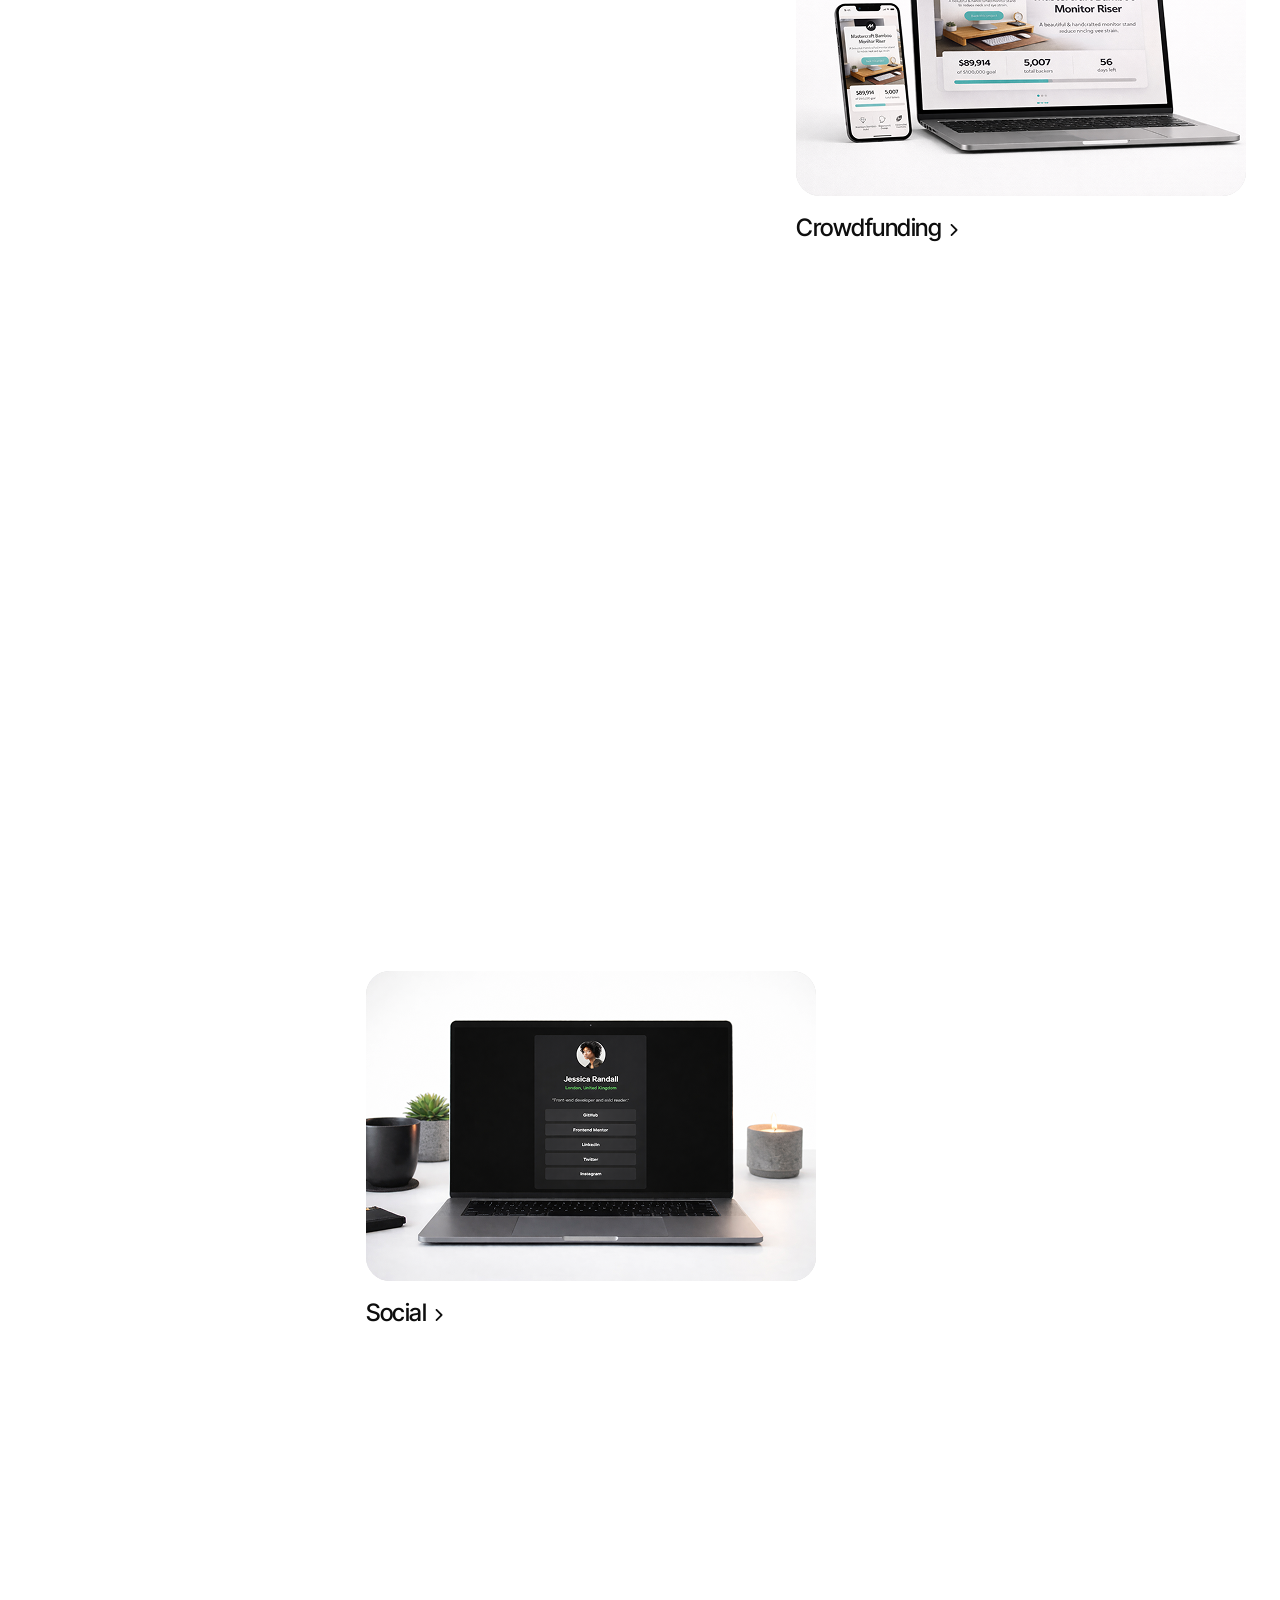
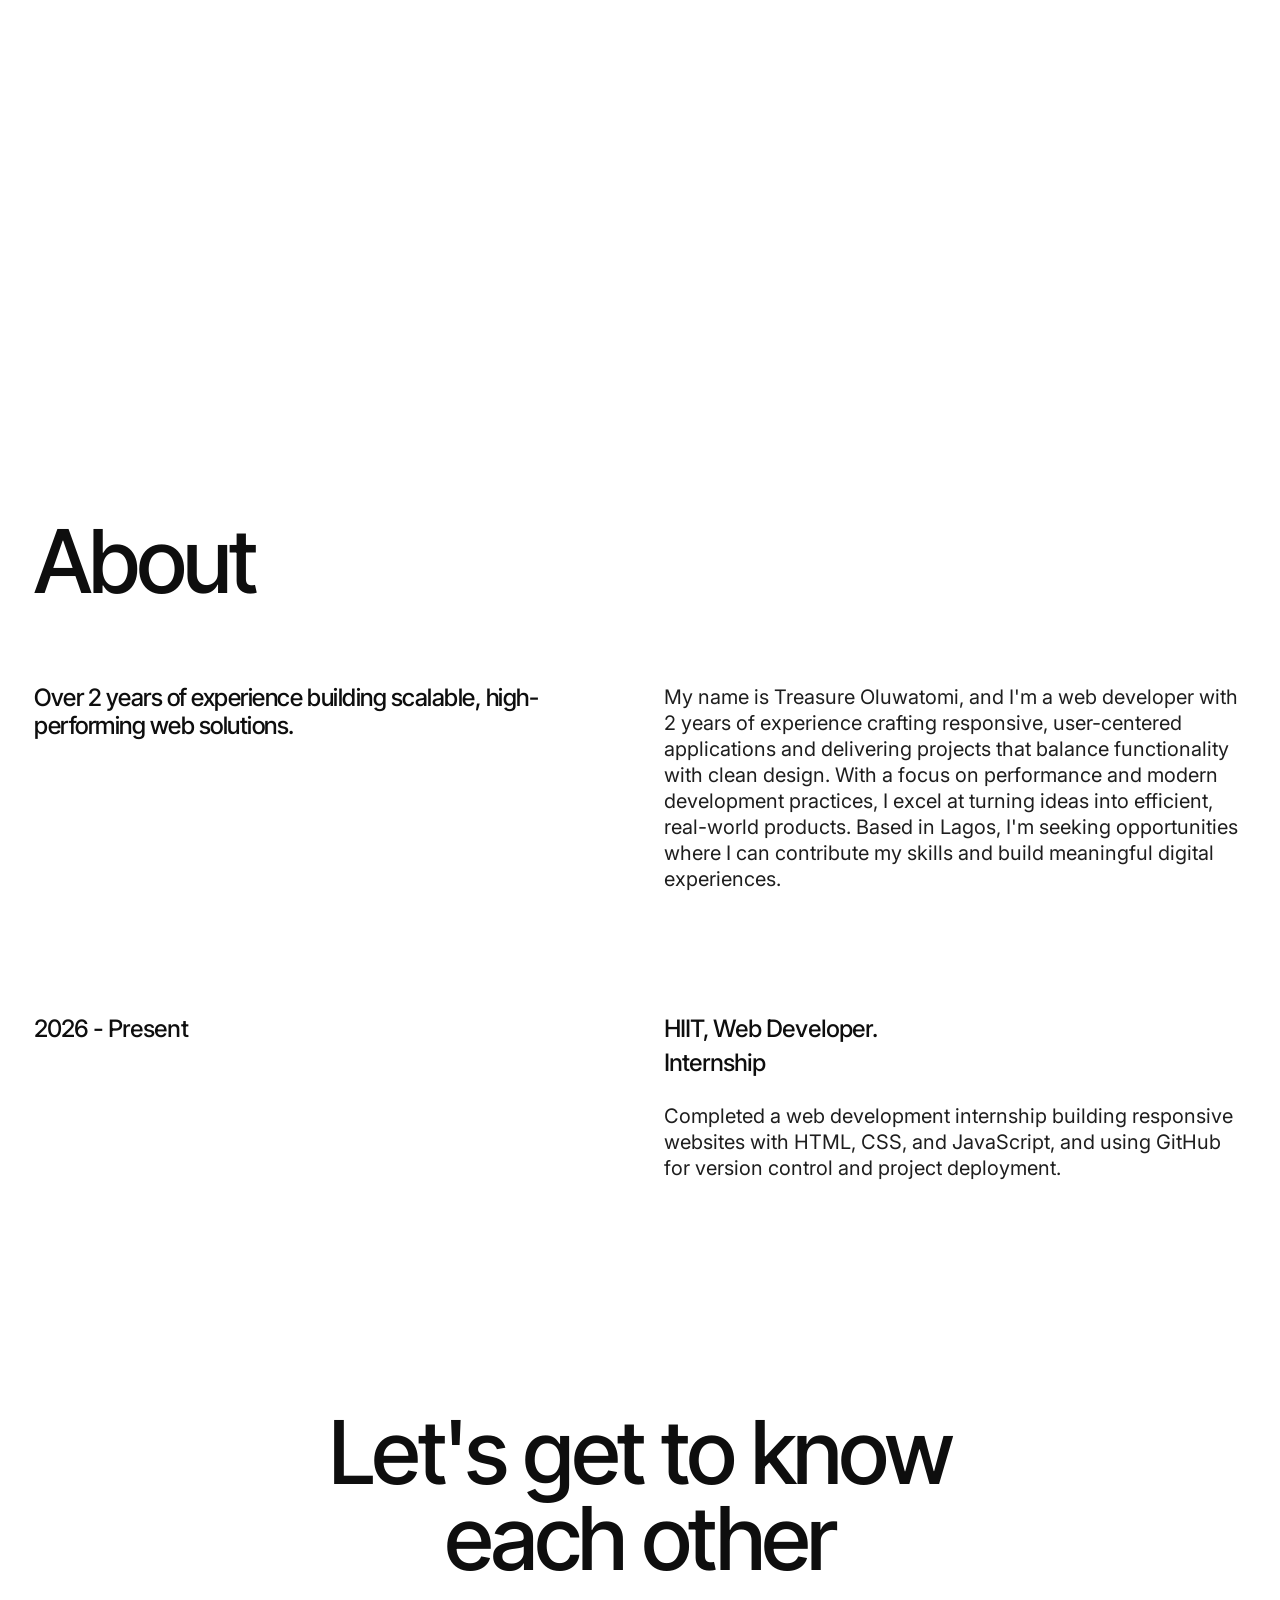
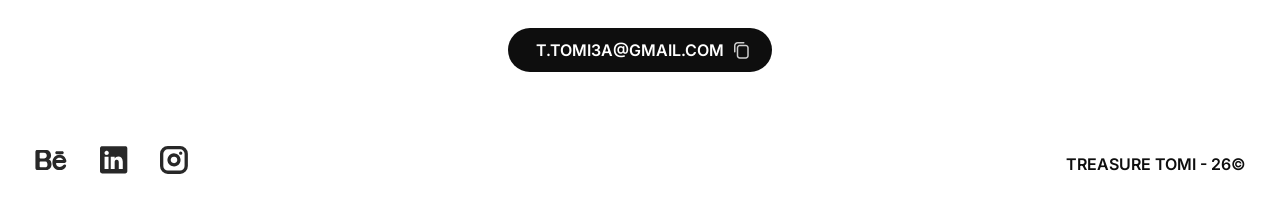
==== commit ffdbe7ca: "update" ====
--- a/index.html
+++ b/index.html
@@ -23,28 +23,30 @@
 
 <body>
     <!-- Header -->
-    <header class="header">
-        <div class="header-content">
-            <a class="logo-link" href="#welcome">
-                <div class="logo reveal normal">TREASURE TOMI</div>
-            </a>
-            <div class="left-header">
-                <nav class="nav">
-                    <a href="#work" class="nav-link reveal normal">Work</a>
-                    <a href="#about" class="nav-link reveal normal">About</a>
-                    <a href="#contact" class="nav-link-contact">Contact</a>
+    <div class="header-background">
+        <header class="header">
+            <div class="header-content">
+                <a class="logo-link" href="#welcome">
+                    <div class="logo reveal normal">TREASURE TOMI</div>
+                </a>
+                <div class="left-header">
+                    <nav class="nav">
+                        <a href="#work" class="nav-link reveal normal">Work</a>
+                        <a href="#about" class="nav-link reveal normal">About</a>
+                        <a href="#contact" class="nav-link-contact">Contact</a>
 
-                </nav>
+                    </nav>
 
+                </div>
             </div>
-        </div>
-        <div class="reveal normal">
-            <button class="email-btn">
-                <span class="email-text">t.tomi3a@gmail.com</span>
-                <img src="./assests/Icon (1).svg" alt="">
-            </button>
-        </div>
-    </header>
+            <div class="reveal normal">
+                <button class="email-btn">
+                    <span class="email-text">t.tomi3a@gmail.com</span>
+                    <img src="./assests/Icon (1).svg" alt="">
+                </button>
+            </div>
+        </header>
+    </div>
 
     <!-- Welcome Section -->
     <section class="welcome-section" id="welcome">
@@ -94,9 +96,9 @@
     <!-- My Work Section -->
     <section class="work-section" id="work">
         <div class="work-header">
-            <h1 class="reveal">Featured work</h1>
-            <img class="fwork reveal normal" src="./assests/Featured work (9).svg" alt="">
-            <img class="fwork2" src="./assests/Featured work (10).svg" alt="">
+            <h1 class="reveal normal">Featured work</h1>
+            <!--<img class="fwork reveal normal" src="./assests/Featured work (9).svg" alt="">
+            <img class="fwork2" src="./assests/Featured work (10).svg" alt="">--->
             <p class="scroll-hint reveal normal">(SCROLL TO EXPLORE)</p>
         </div>
 
@@ -173,9 +175,9 @@
         </div>
 
         <div class="social-links reveal" id="contact">
-            <a href="https://dribbble.com/adebisi-treasure" target="_blank" class="social-link dribble"
+            <a href="https://dribbble.com/adebisi-treasure" target="_blank" class="social-linkbehance"
                 aria-label="dribble">
-                <img src="./assests/dribble-svgrepo-com.svg" alt="dribble">
+                <img src="./assests/behance-svgrepo-com 1.svg" alt="dribble">
             </a>
             <a href="https://www.linkedin.com/in/treasure-adebisi-5b207a371" target="_blank"
                 class="social-link linkedin" aria-label="LinkedIn">
--- a/styles.css
+++ b/styles.css
@@ -1,3 +1,4 @@
+/*DO NOT TOUCH! ---Unless you know what you are doing*/
 * {
     margin: 0;
     padding: 0;
@@ -22,6 +23,24 @@
 
 /* Header */
 .header {
+    position: fixed;
+    top: 0;
+    left: 0;
+    right: 0;
+    bottom: 0;
+    height: 76px;
+    /*background: rgba(5, 5, 5, 0.02);*/
+    /*background: rgba(255, 255, 255, 0.8);
+    backdrop-filter: blur(15px);*/
+    z-index: 10000;
+    display: flex;
+    align-items: center;
+    border: none;
+    width: 100%;
+    margin-top: -1px;
+    justify-content: space-between;
+}
+.header-background{
     position: fixed;
     top: 0;
     left: 0;
@@ -36,8 +55,7 @@
     align-items: center;
     border: none;
     width: 100%;
-margin-top: -1px;
-    justify-content: space-between;
+    margin-top: -1px;
 }
 
 .header-content {
@@ -308,7 +326,7 @@
     line-height: 24px;
     letter-spacing: 0px;
     text-align: start;
-    color: #0e0e0e;
+    color: #1E1E1E;
     text-decoration: none;
     text-transform: none;
     width: 413px;
@@ -452,7 +470,7 @@
     margin-top: 4px;
     width: 24px;
     height: 24px;
-   
+
 }
 
 .work-info h3 {
@@ -704,11 +722,21 @@
     transition: filter 0.4s ease;
 }
 
-
+.social-linkbehance img {
+    width: 34px;
+    object-fit: contain;
+}
+
+.social-linkbehance {
+    width: 34px;
+    display: inline-flex;
+    align-items: center;
+    justify-content: center;
+}
 
 .social-link:active {
 
-    opacity: 0.01;
+    opacity: 0.5;
 }
 
 .social-link img {
@@ -916,8 +944,10 @@
         margin-right: 0px;
         gap: 24px;
     }
-    .welcome-section{
+
+    .welcome-section {
         padding-left: 16px;
+        padding-right: 16px;
     }
 
     .welcome-text {
@@ -1125,7 +1155,8 @@
     .work-header img {
         display: none;
     }
-    .work-header h1{
+
+    .work-header h1 {
         display: none;
     }
 
@@ -1151,7 +1182,7 @@
 
 
     .welcome-title {
-        width: 321px;
+        width: 200px;
     }
 
     .social-links {
@@ -1359,6 +1390,11 @@
         padding-top: 300px;
     }
 
+    .work-header h1 {
+        width: 900px;
+        margin: 0 auto;
+    }
+
     .fwork {
         display: none;
     }
@@ -1433,19 +1469,13 @@
 
     }
 
-    .fwork {
-        display: block;
-        align-self: center;
-        margin: 0 auto;
-    }
-
-    .fwork2 {
-        display: none;
-    }
-
-    .work-header img {
-        width: 100%;
-    }
+    .work-header h1 {
+        width:100%;
+        font-size: 210px;
+        max-width: 1300px;
+    }
+
+
 }
 
 
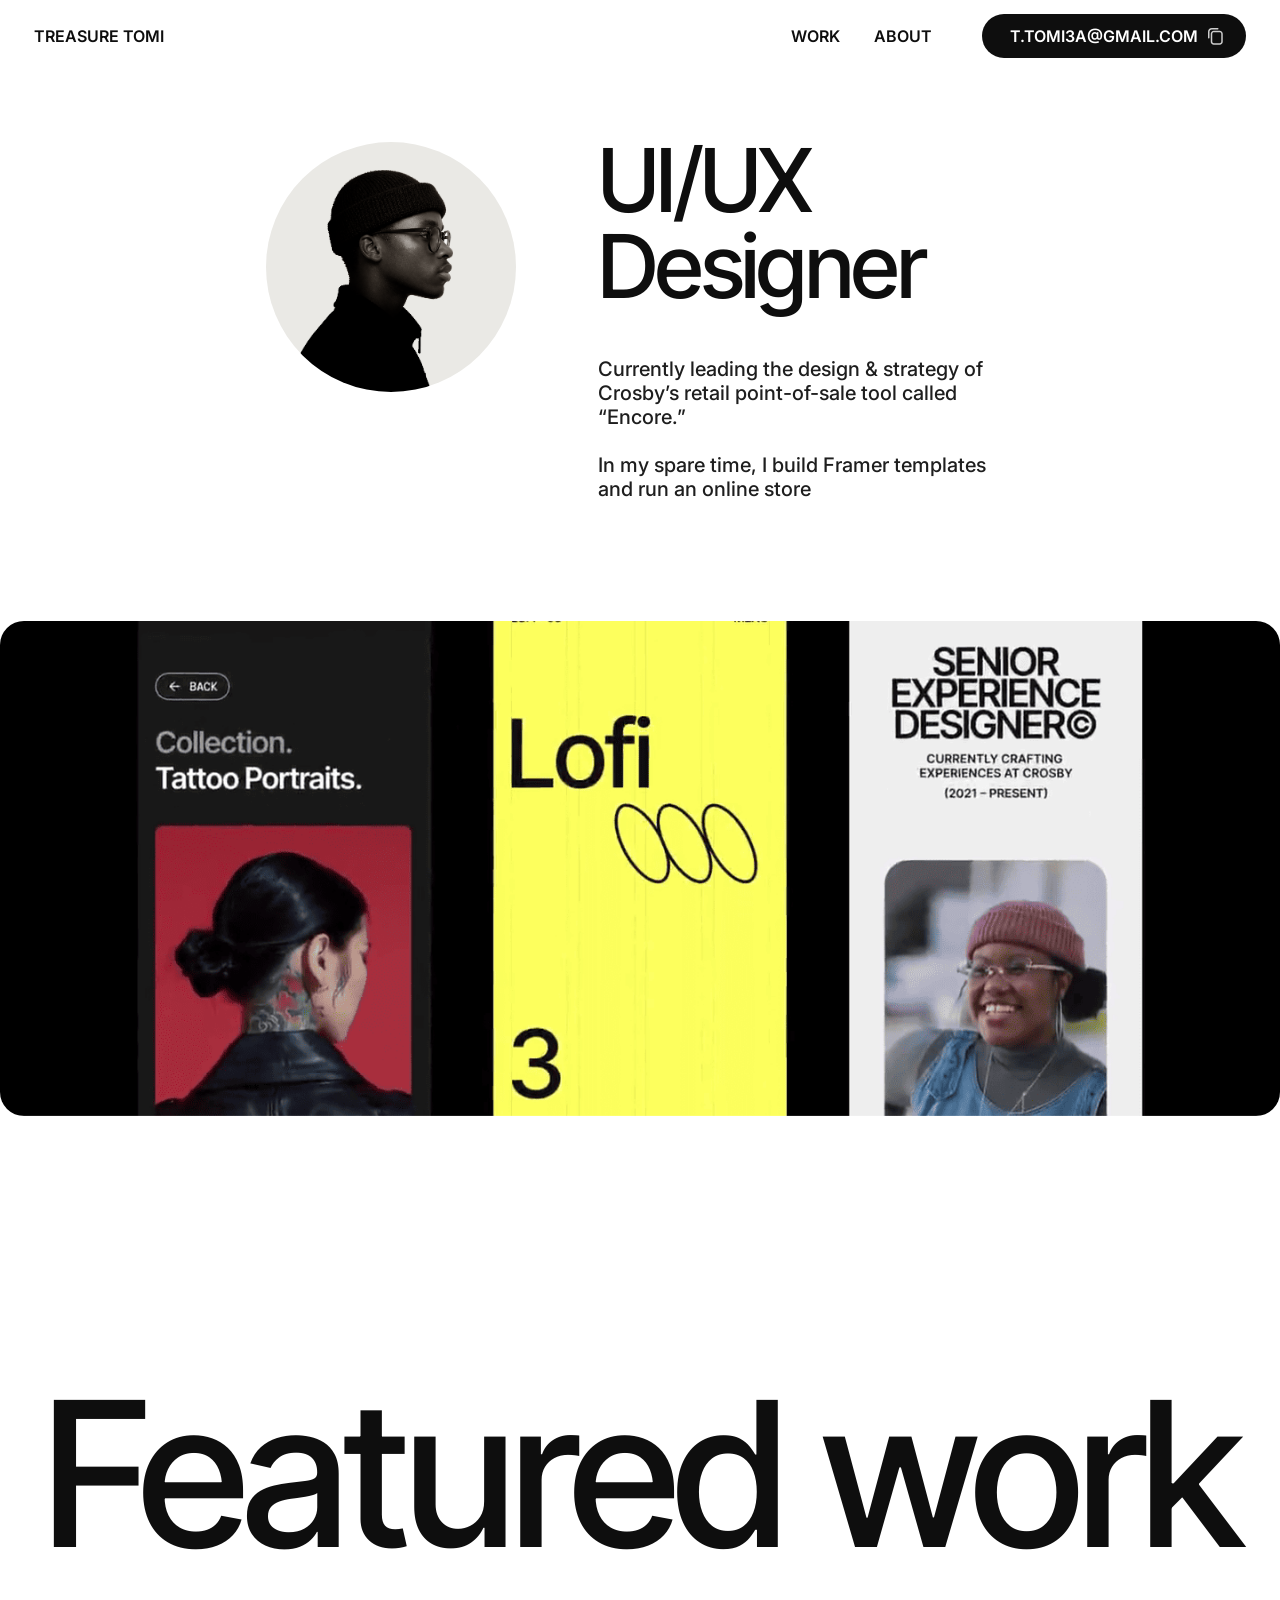
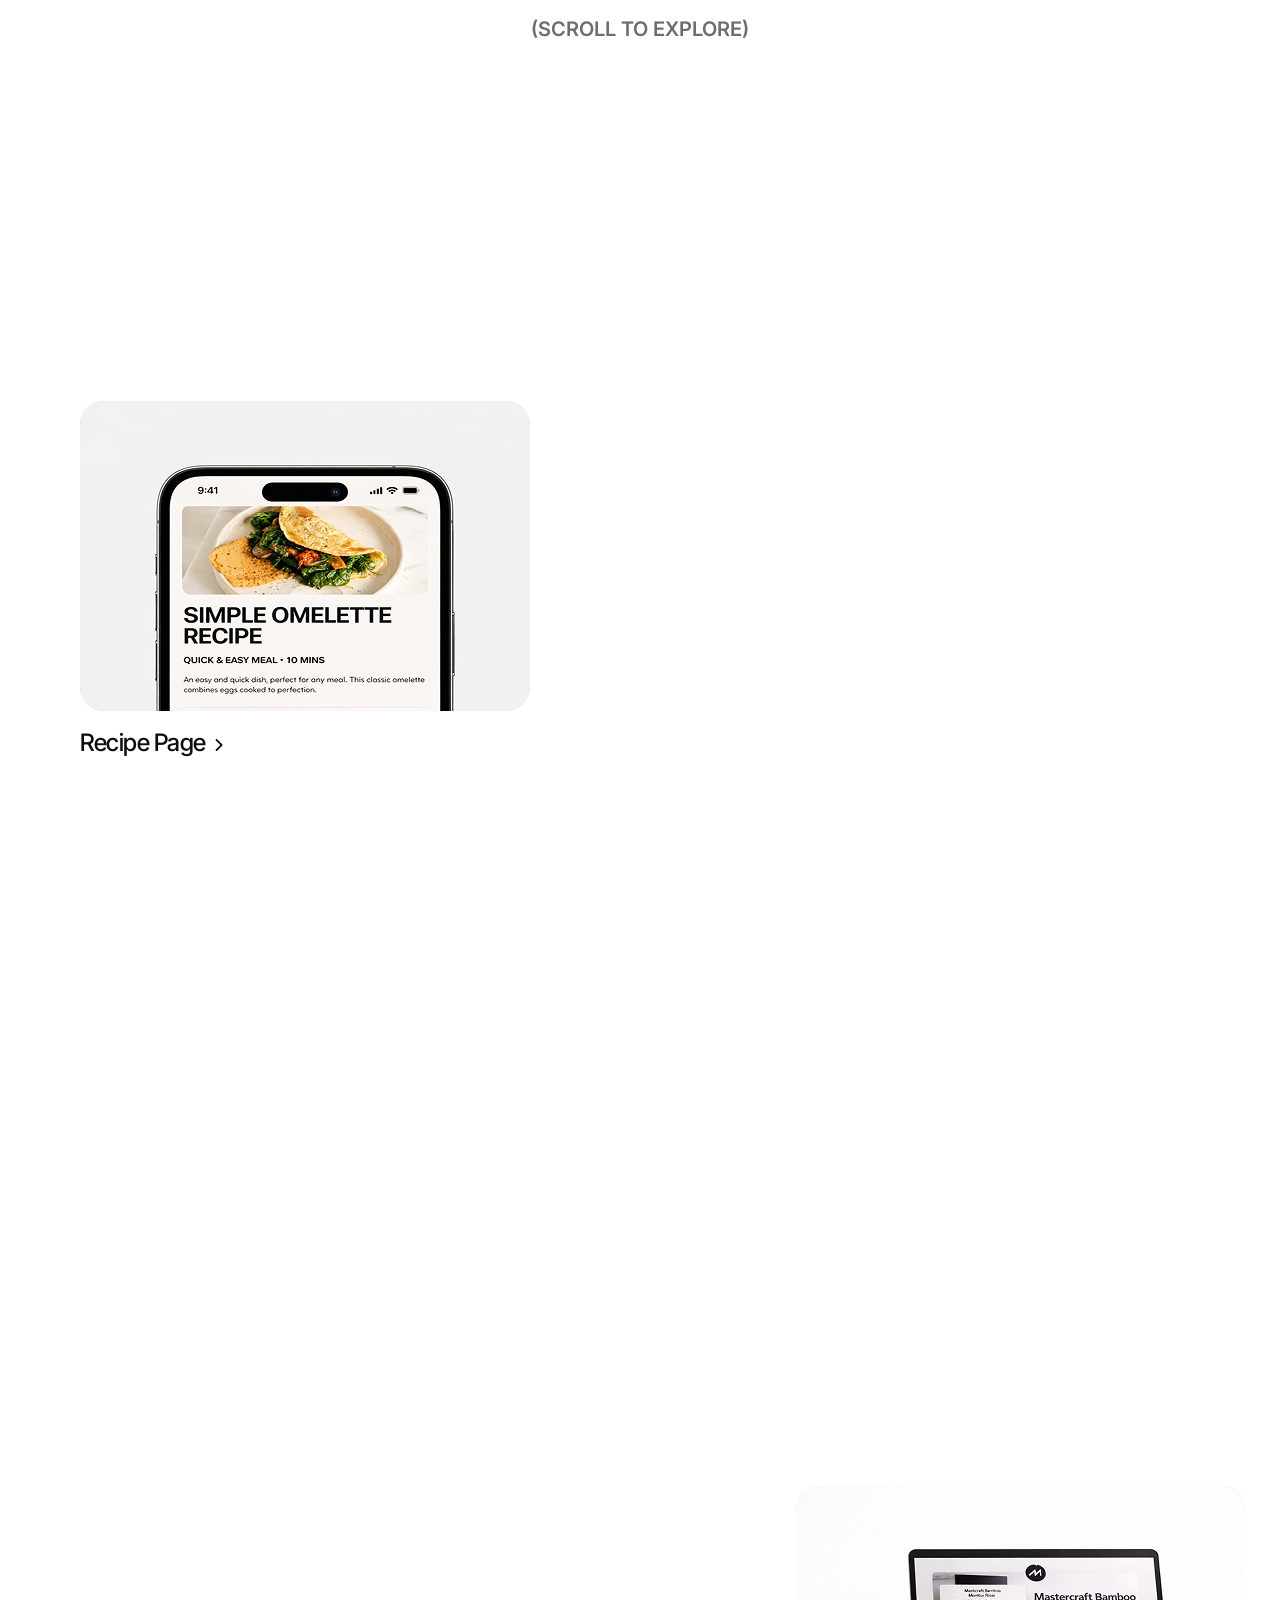
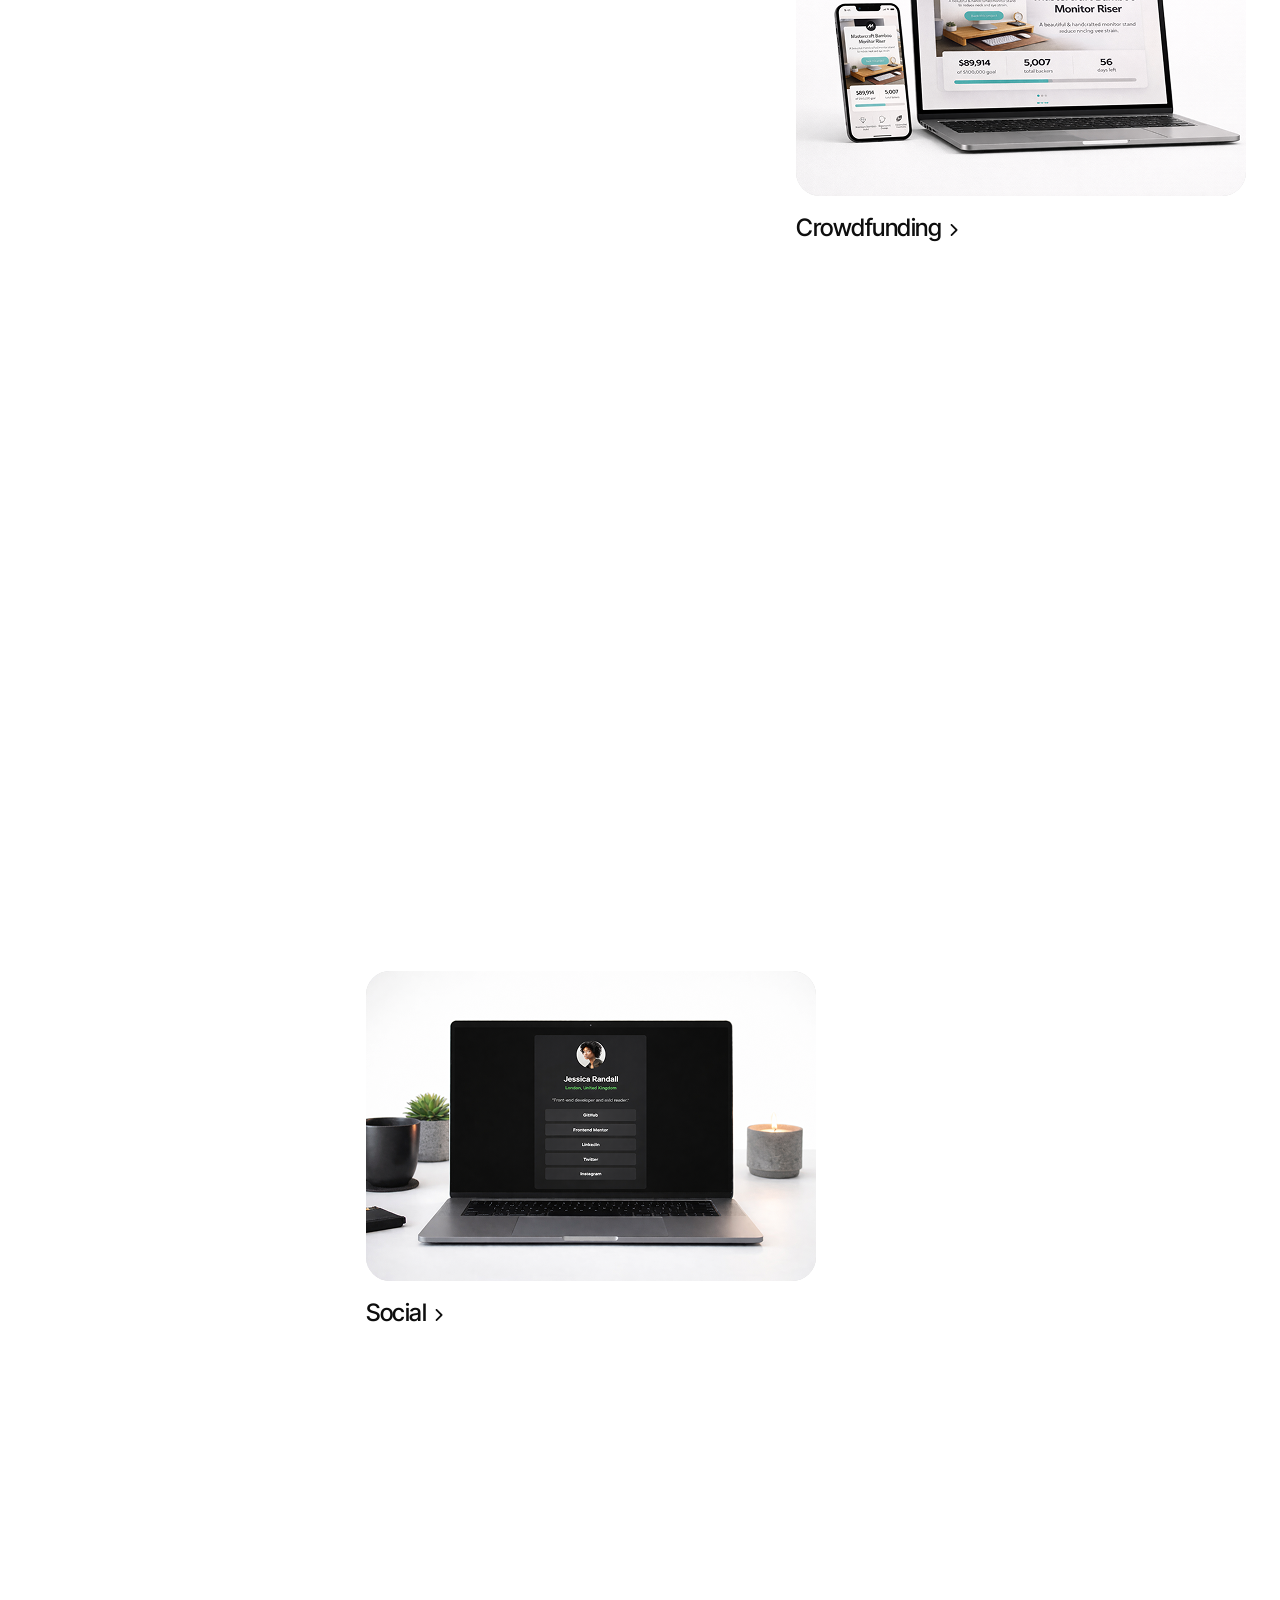
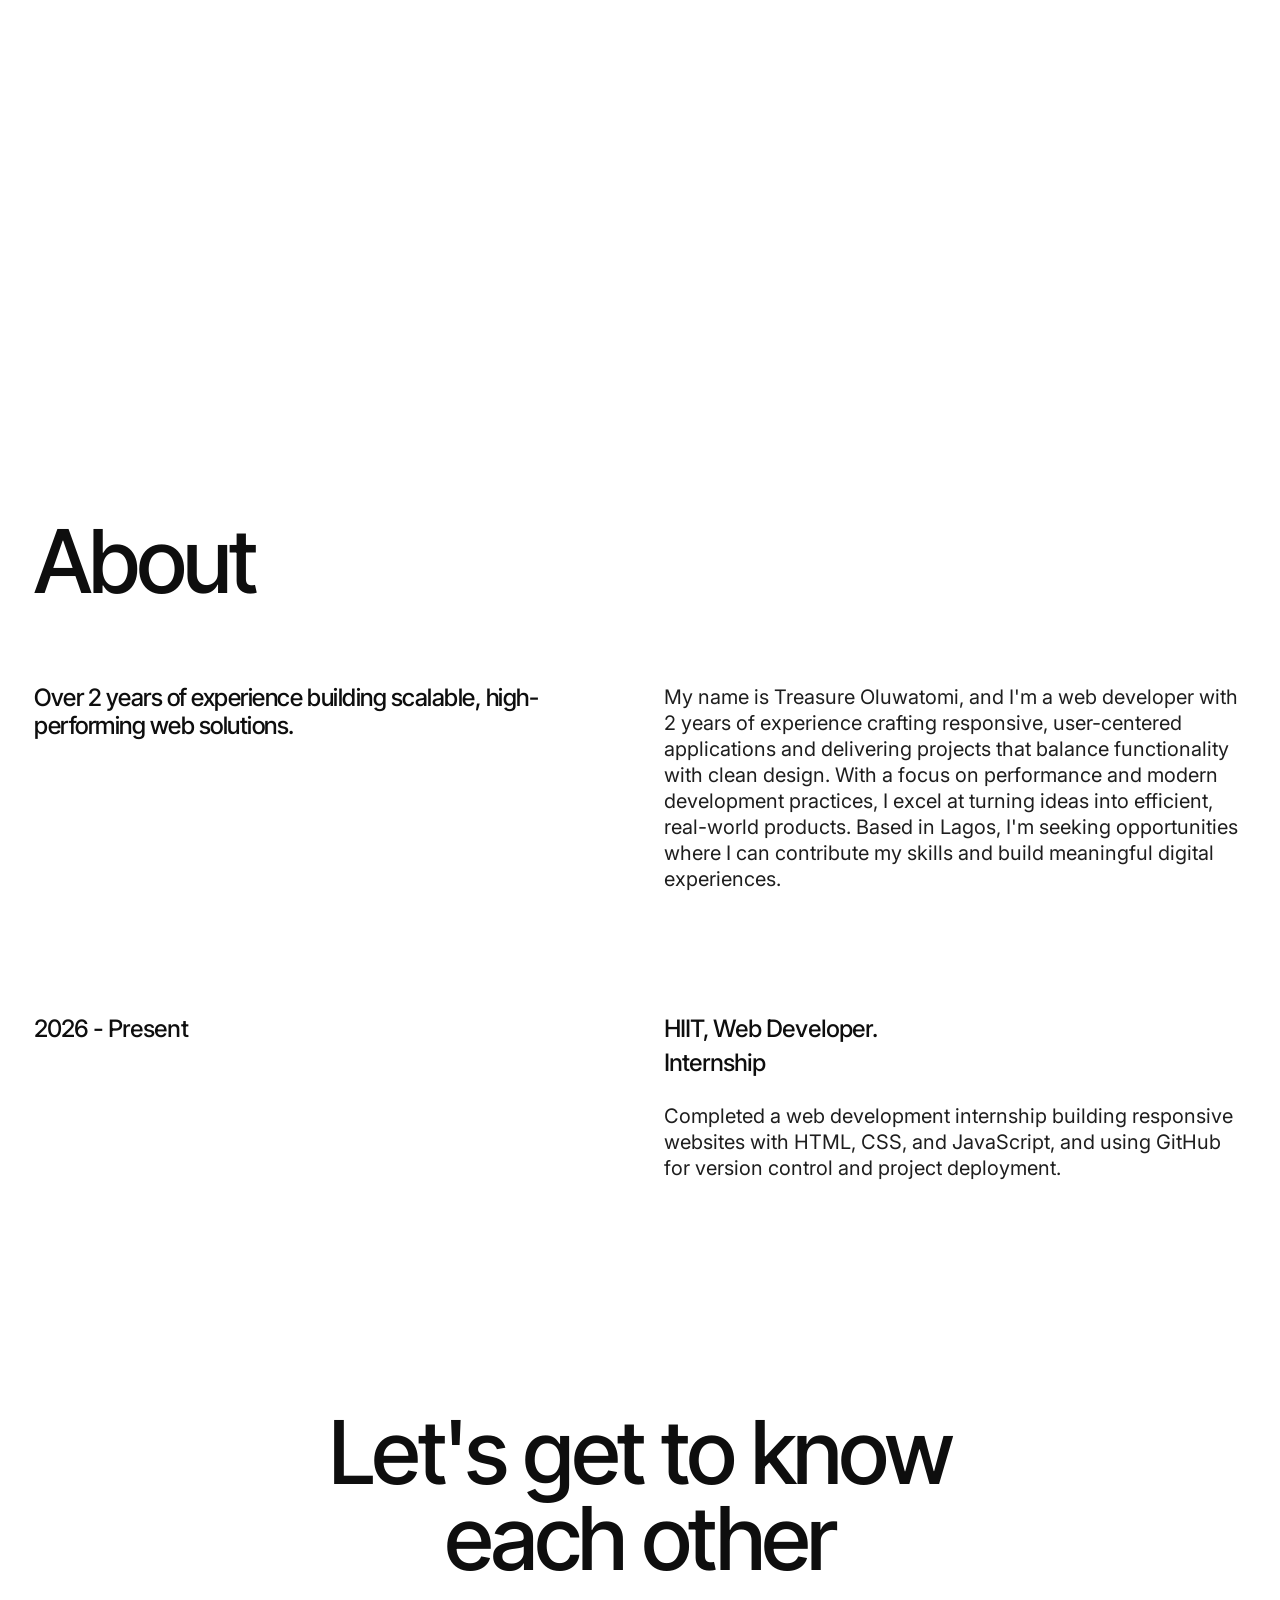
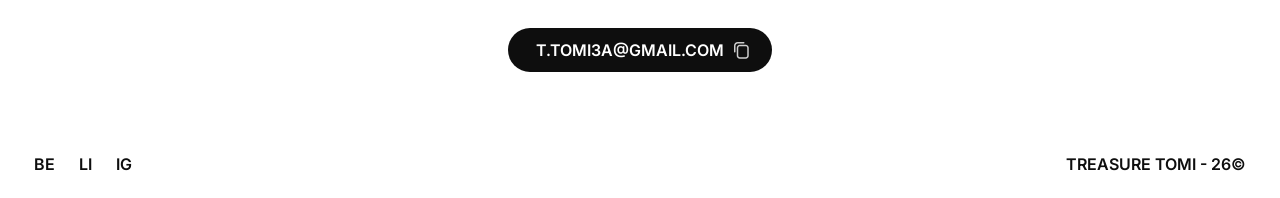
==== commit 9f2cb477: "update" ====
--- a/index.html
+++ b/index.html
@@ -17,7 +17,7 @@
     <link href="https://fonts.googleapis.com/css2?family=Inter+Tight:ital,wght@0,100..900;1,100..900&display=swap"
         rel="stylesheet">
 
-    <link rel="icon" type="image/png" href="./assests/this is it.png">
+    <link rel="icon" type="image/png" href="./assests/speia.png">
 
 </head>
 
@@ -175,8 +175,8 @@
         </div>
 
         <div class="social-links reveal" id="contact">
-            <a href="https://dribbble.com/adebisi-treasure" target="_blank" class="social-linkbehance"
-                aria-label="dribble">
+            <a href="https://www.behance.net/adebisitreasure" target="_blank" class="social-link behance"
+                aria-label="behance">
                 <img src="./assests/behance-svgrepo-com 1.svg" alt="dribble">
             </a>
             <a href="https://www.linkedin.com/in/treasure-adebisi-5b207a371" target="_blank"
@@ -188,6 +188,11 @@
                 <img src="./assests/Icon.svg" alt="instagram">
             </a>
         </div>
+        <div  class="mobile-links">
+            <h4>BE</h4>
+            <h4>LI</h4>
+            <h4>IG</h4>
+        </div>
         <p class="footer-credit reveal">TREASURE TOMI - 26©</p>
     </footer>
     <script src="script.js"></script>
--- a/styles.css
+++ b/styles.css
@@ -40,7 +40,8 @@
     margin-top: -1px;
     justify-content: space-between;
 }
-.header-background{
+
+.header-background {
     position: fixed;
     top: 0;
     left: 0;
@@ -702,7 +703,7 @@
 }
 
 .social-links {
-    display: flex;
+    display: none;
     gap: 32px;
     margin: 0;
     position: absolute;
@@ -722,12 +723,12 @@
     transition: filter 0.4s ease;
 }
 
-.social-linkbehance img {
+.social-link :nth-child(1) {
     width: 34px;
     object-fit: contain;
 }
 
-.social-linkbehance {
+.social-link :nth-child(1) {
     width: 34px;
     display: inline-flex;
     align-items: center;
@@ -743,6 +744,25 @@
     width: 28px;
     height: 28px;
     object-fit: contain;
+}
+
+.mobile-links {
+    display: flex;
+    gap: 24px;
+    margin: 0;
+    position: absolute;
+    bottom: 24px;
+    left: 34px;
+}
+
+.mobile-links h4 {
+    font-family: 'Inter';
+    font-weight: 600;
+    font-size: 16px;
+    line-height: 19px;
+    color: #0E0E0E;
+    text-transform: none;
+    text-decoration: none;
 }
 
 .footer-credit {
@@ -1052,6 +1072,14 @@
         margin-right: auto;
     }
 
+    .mobile-links {
+        position: relative;
+        margin-top: 87px;
+        left: 0;
+        right: 0;
+        margin-left: auto;
+        margin-right: auto;
+    }
 
     .about-content {
         display: flex;
@@ -1470,7 +1498,7 @@
     }
 
     .work-header h1 {
-        width:100%;
+        width: 100%;
         font-size: 210px;
         max-width: 1300px;
     }
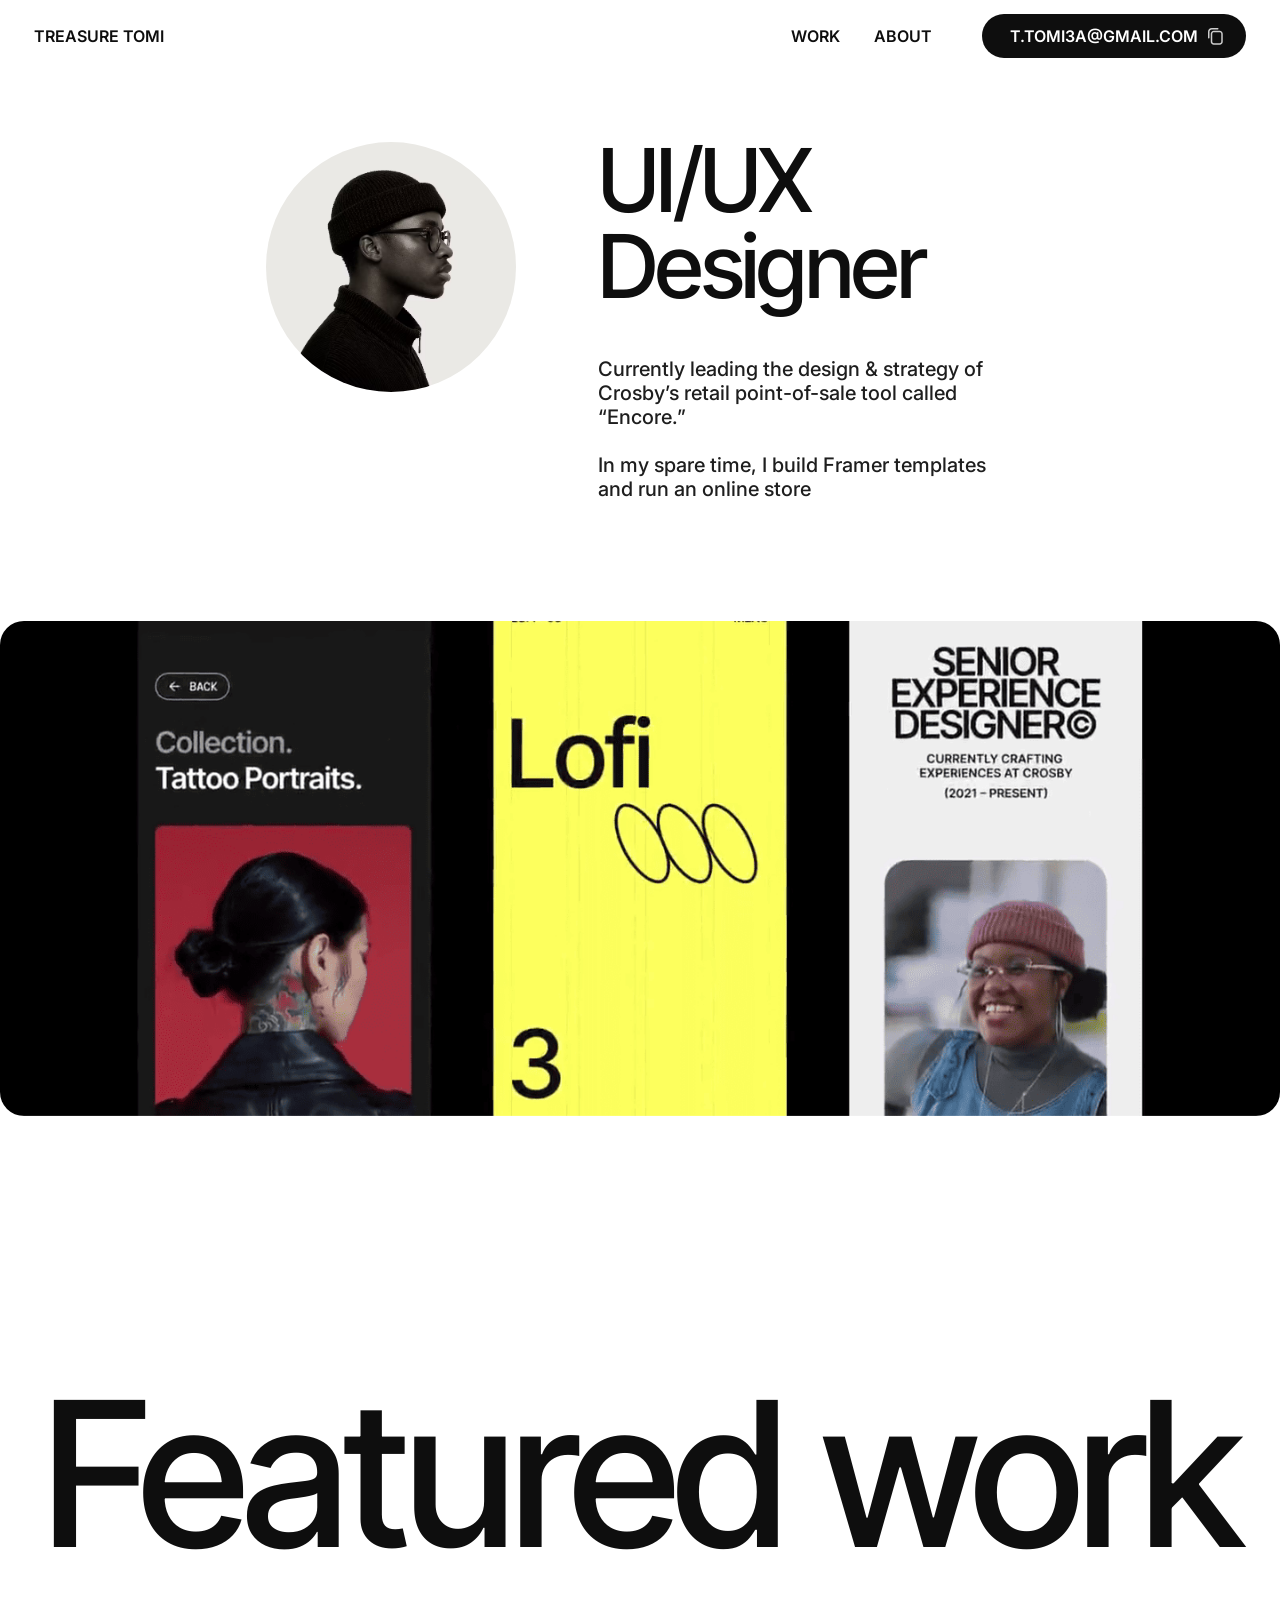
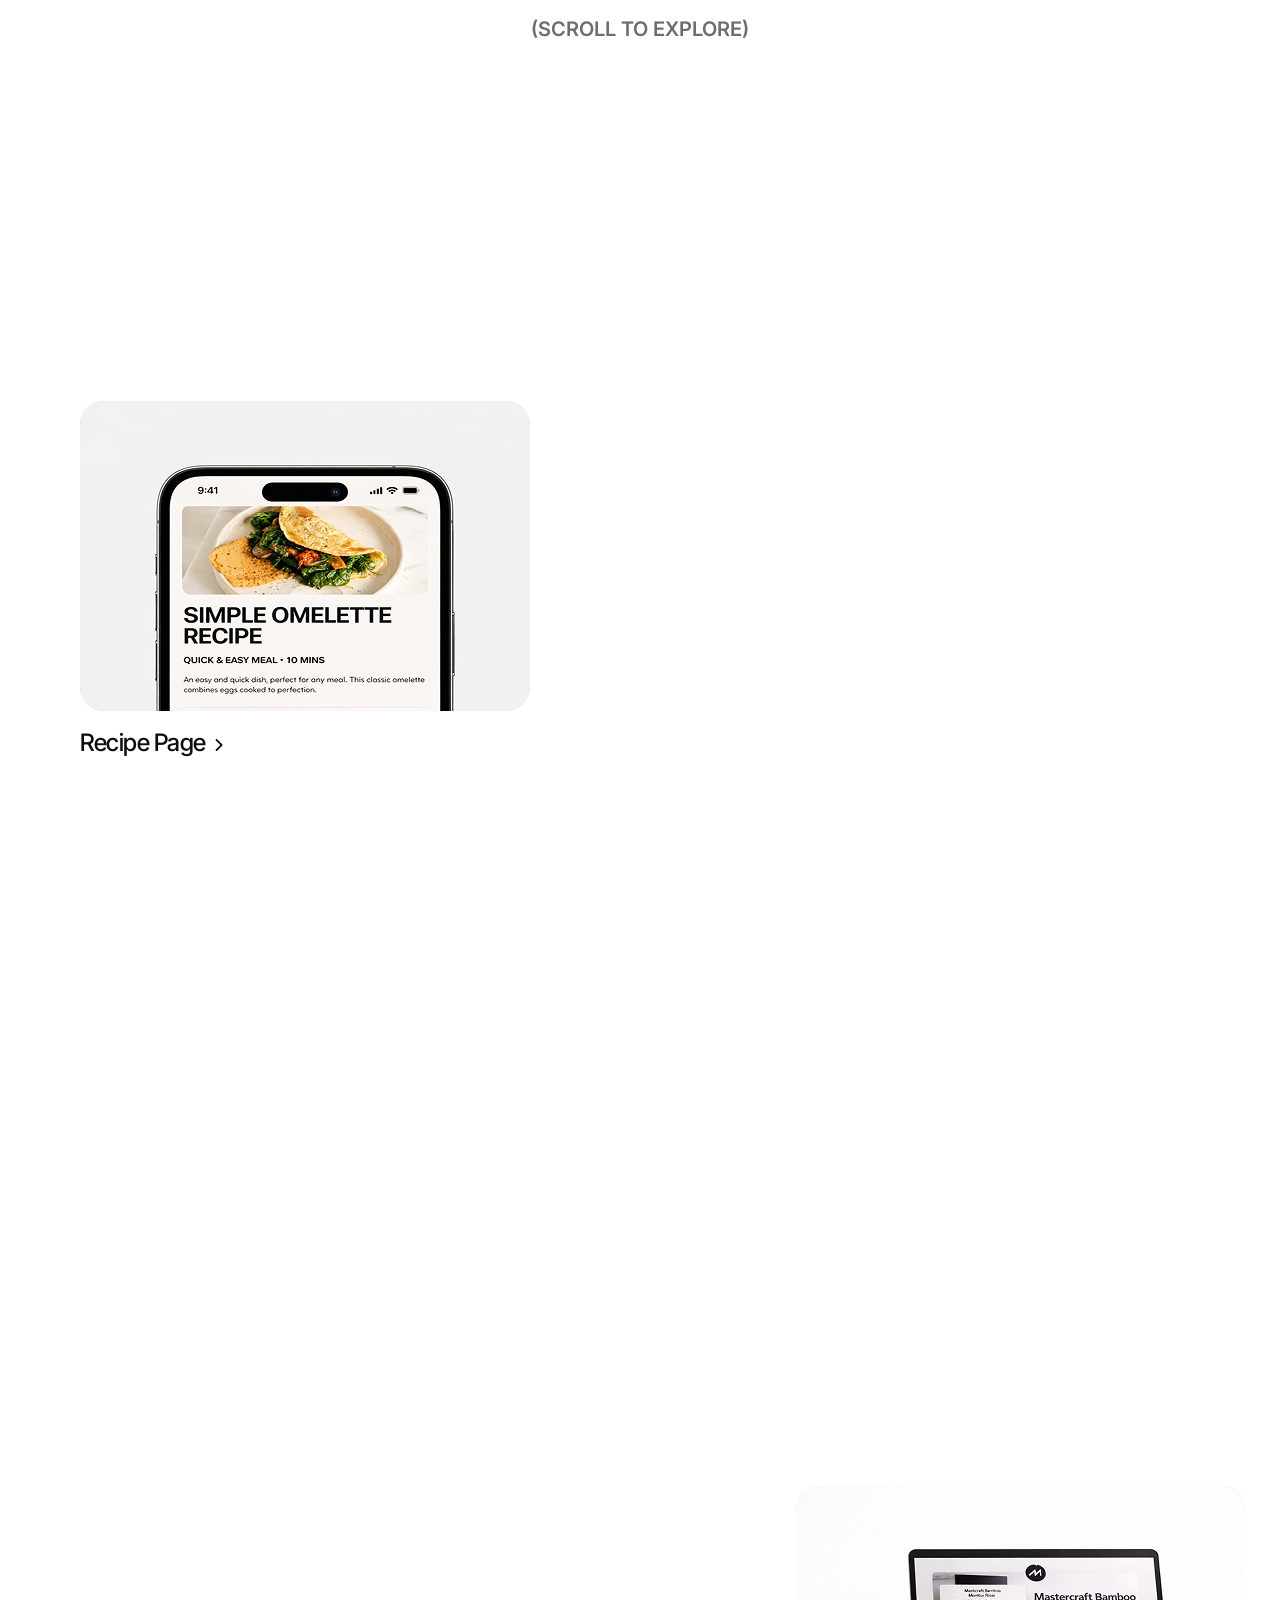
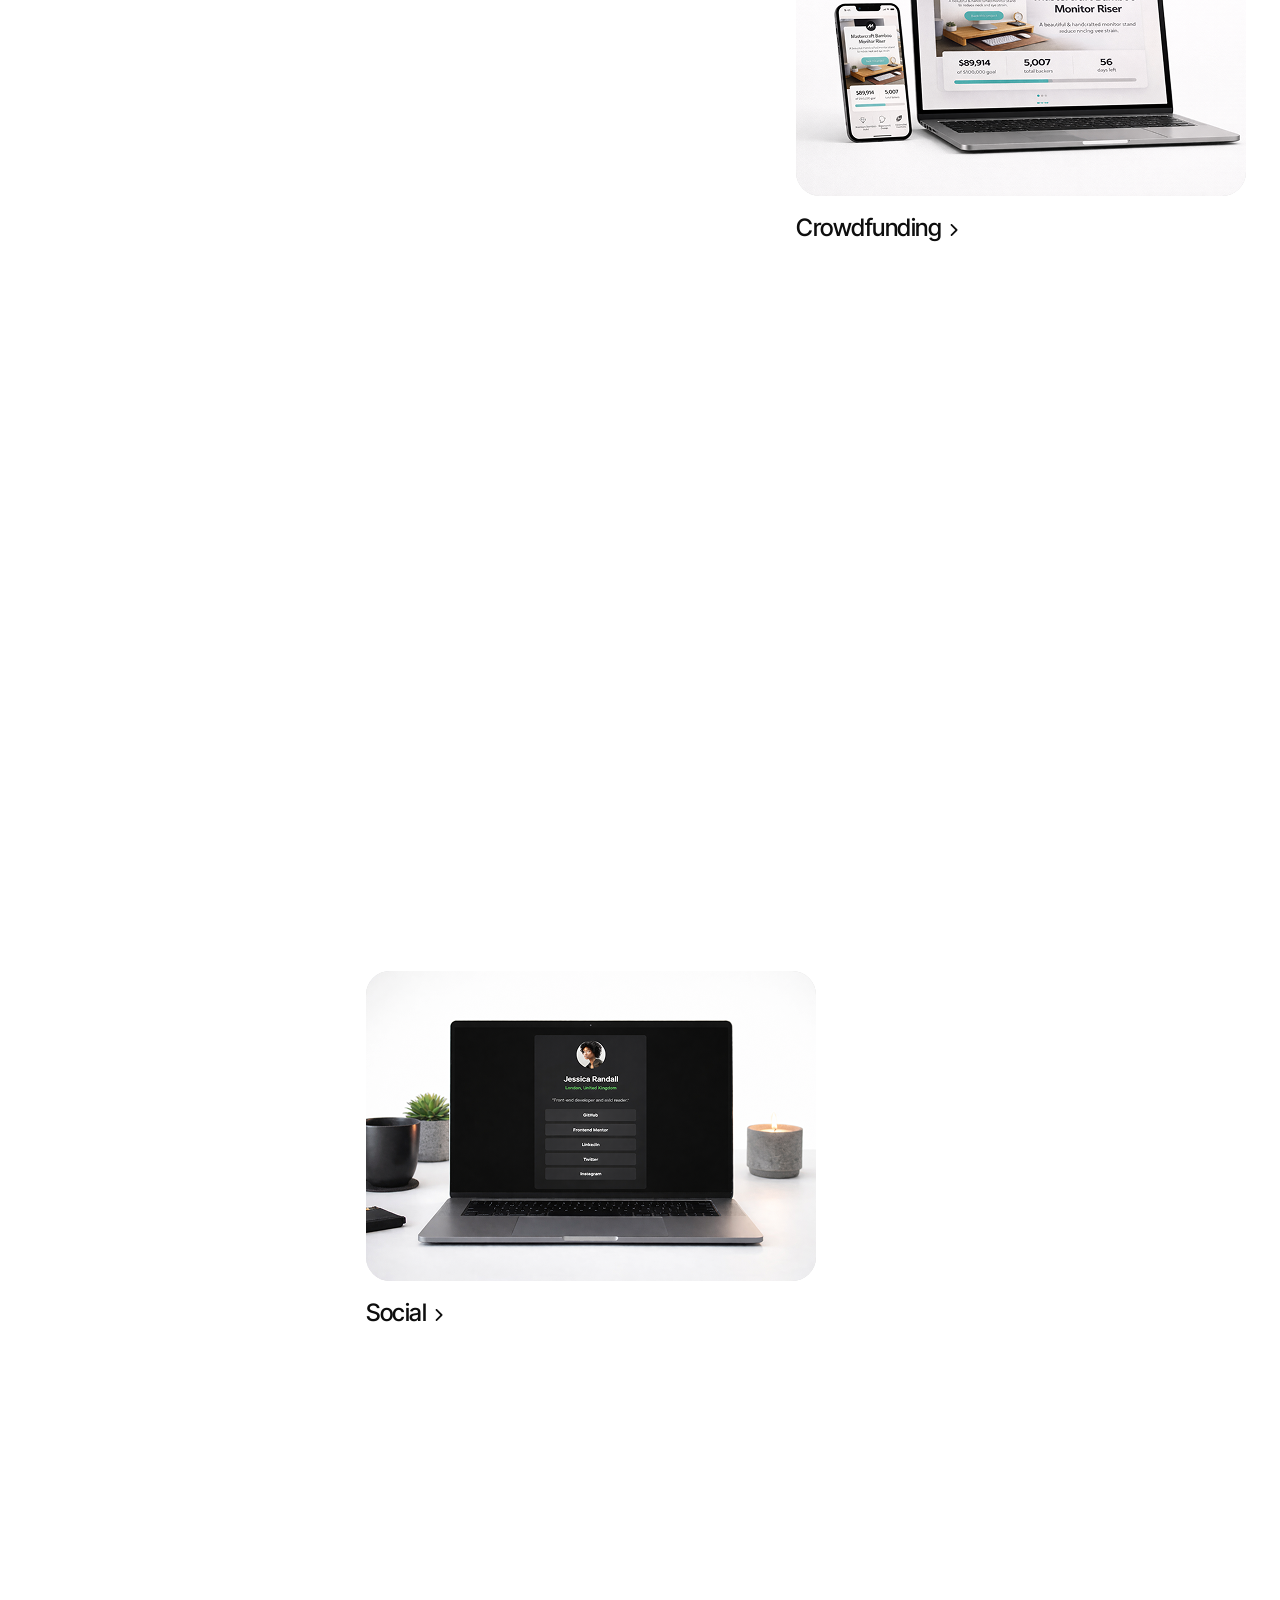
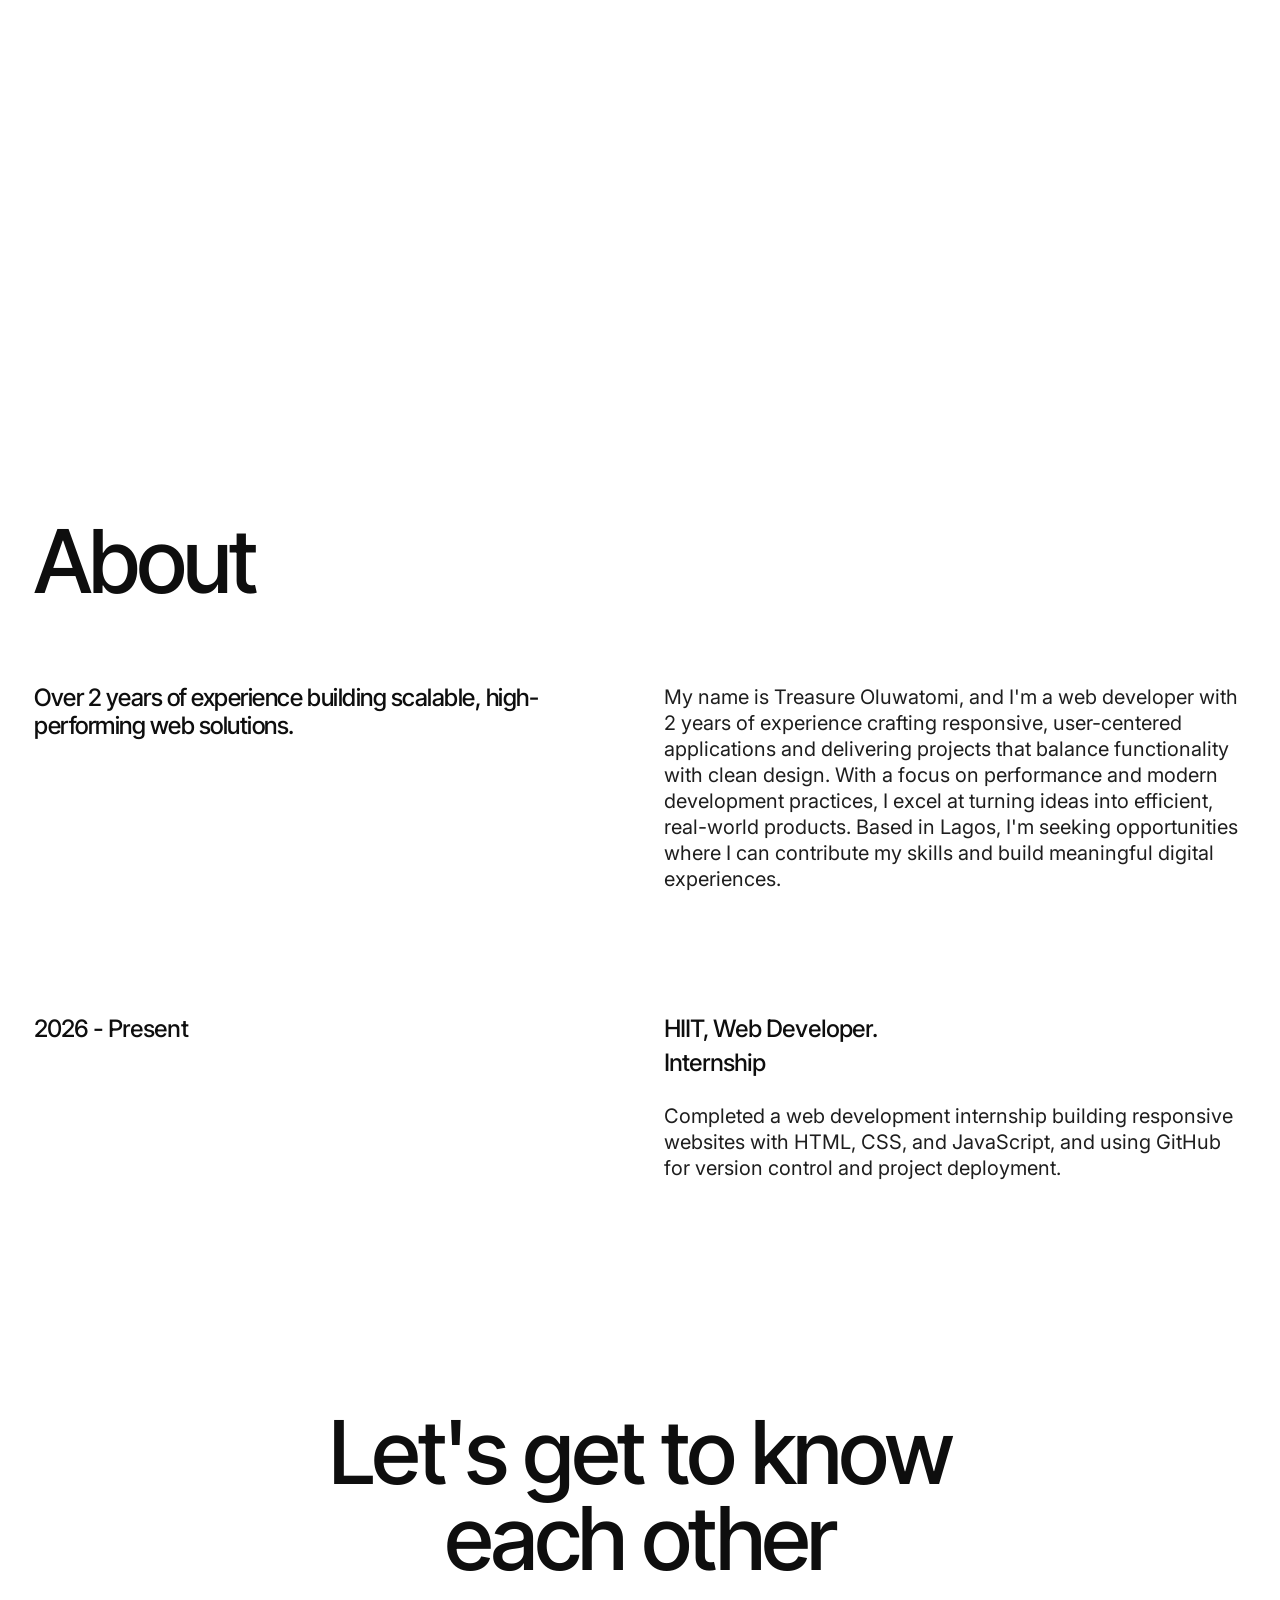
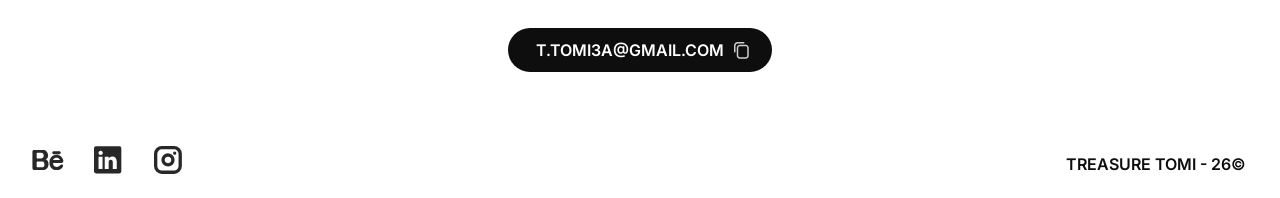
==== commit 30e25bdb: "update" ====
--- a/index.html
+++ b/index.html
@@ -17,7 +17,7 @@
     <link href="https://fonts.googleapis.com/css2?family=Inter+Tight:ital,wght@0,100..900;1,100..900&display=swap"
         rel="stylesheet">
 
-    <link rel="icon" type="image/png" href="./assests/speia.png">
+    <link rel="icon" type="image/png" href="./assests/profile picture3.avif">
 
 </head>
 
@@ -52,7 +52,7 @@
     <section class="welcome-section" id="welcome">
         <div class="welcome-content">
             <div class="welcome-image reveal normal">
-                <img src="./assests/speia.png" alt="Profile">
+                <img src="./assests/profile picture3.avif" alt="Profile">
             </div>
             <div class="welcome-text">
                 <h1 class="welcome-title reveal">UI/UX Designer</h1>
@@ -188,10 +188,10 @@
                 <img src="./assests/Icon.svg" alt="instagram">
             </a>
         </div>
-        <div  class="mobile-links">
-            <h4>BE</h4>
-            <h4>LI</h4>
-            <h4>IG</h4>
+        <div class="mobile-links reveal">
+            <a href="https://www.behance.net/adebisitreasure" target="_blank">BE</a>
+            <a href="https://www.linkedin.com/in/treasure-adebisi-5b207a371" target="_blank">LI</a>
+            <a href="https://www.instagram.com/treasure.adebisi.o/" target="_blank">IG</a>
         </div>
         <p class="footer-credit reveal">TREASURE TOMI - 26©</p>
     </footer>
--- a/styles.css
+++ b/styles.css
@@ -703,7 +703,7 @@
 }
 
 .social-links {
-    display: none;
+    display: flex;
     gap: 32px;
     margin: 0;
     position: absolute;
@@ -747,7 +747,7 @@
 }
 
 .mobile-links {
-    display: flex;
+    display: none;
     gap: 24px;
     margin: 0;
     position: absolute;
@@ -755,15 +755,21 @@
     left: 34px;
 }
 
-.mobile-links h4 {
+.mobile-links a {
+    color: #0E0E0E;
     font-family: 'Inter';
+    font-size: 16px;
+    font-style: normal;
     font-weight: 600;
-    font-size: 16px;
     line-height: 19px;
-    color: #0E0E0E;
+    letter-spacing: 0px;
+    text-decoration: none;
     text-transform: none;
-    text-decoration: none;
-}
+}
+.mobile-links a:active{
+    opacity: 0.7;
+}
+
 
 .footer-credit {
     margin: 0;
@@ -1047,7 +1053,7 @@
         padding-left: 16px;
         padding-right: 16px;
         padding-bottom: 0px;
-        padding-top: 140.9px;
+        padding-top: 64px;
     }
 
     .footer-credit {
@@ -1058,11 +1064,12 @@
         right: 0;
         margin-left: auto;
         margin-right: auto;
-        margin-top: 50px;
+        margin-top: 40px;
         font-size: 16px;
     }
 
     .social-links {
+        display: none;
         gap: 32px;
         position: relative;
         margin-top: 87px;
@@ -1073,8 +1080,10 @@
     }
 
     .mobile-links {
+        display: flex;
         position: relative;
-        margin-top: 87px;
+        margin-top: 76px;
+        gap: 24px;
         left: 0;
         right: 0;
         margin-left: auto;
@@ -1092,18 +1101,18 @@
 
     .experience-title-moblie {
         display: block;
-        margin-bottom: 32px;
+        margin-bottom: 16px;
         font-size: 24px;
     }
 
     .experience-role {
         font-size: 24px;
-        margin-bottom: 16px;
+        margin-bottom: 8px;
     }
 
     .about-text {
-        margin-bottom: 80px;
-        margin-top: 32px;
+        margin-bottom: 64px;
+        margin-top: 24px;
     }
 
     .about-left h3 {
